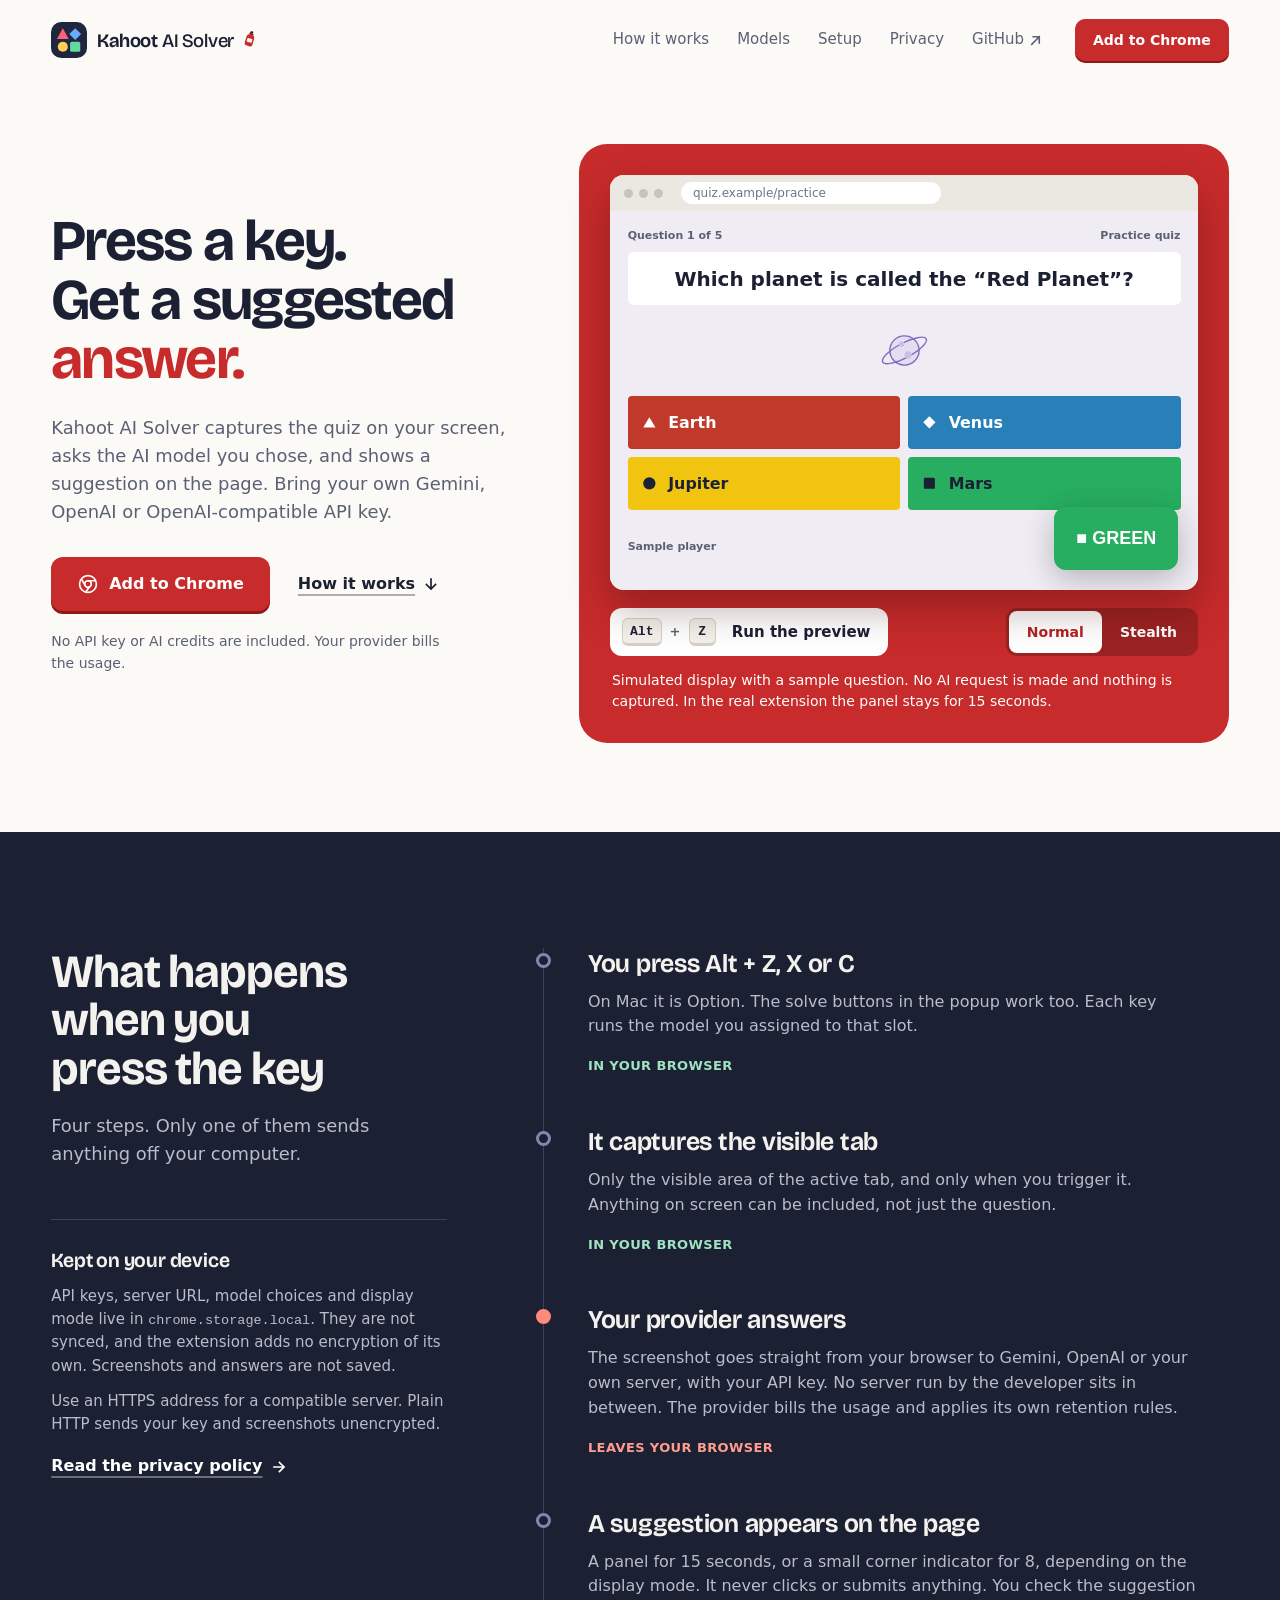
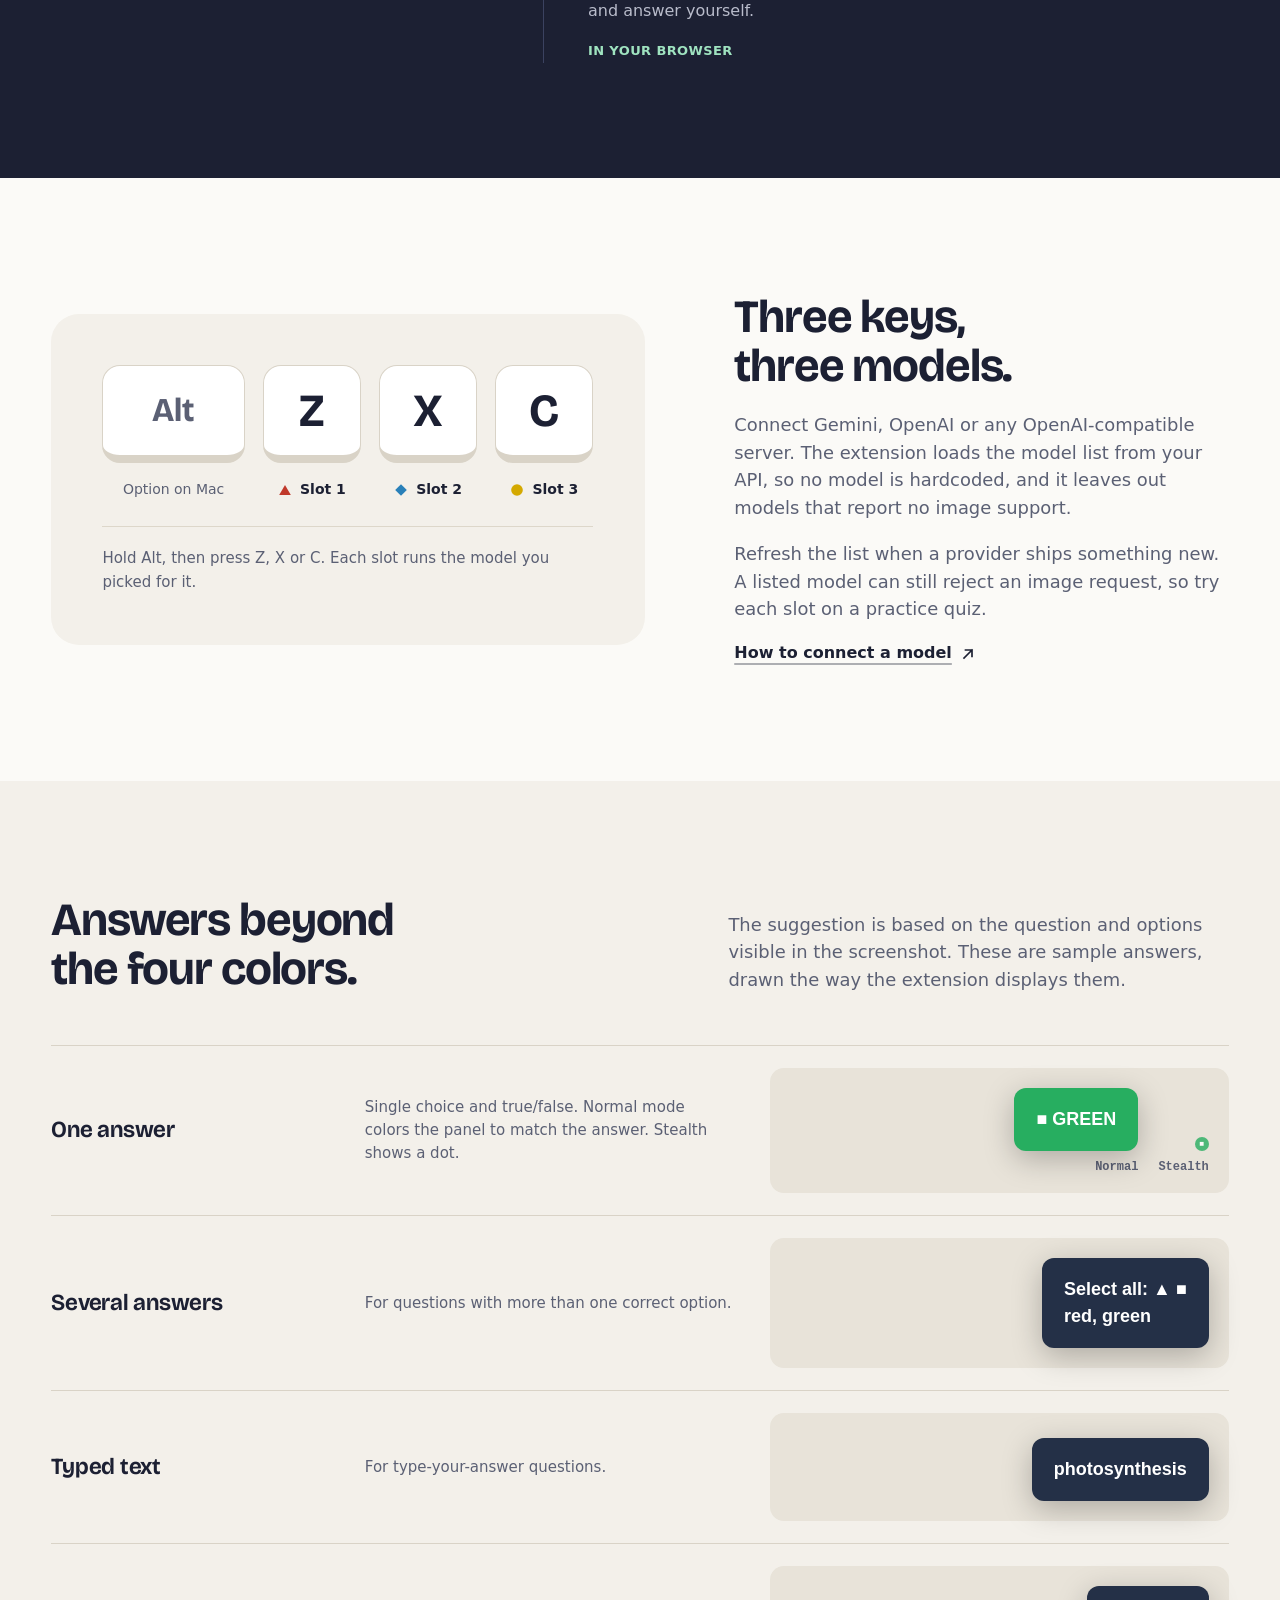
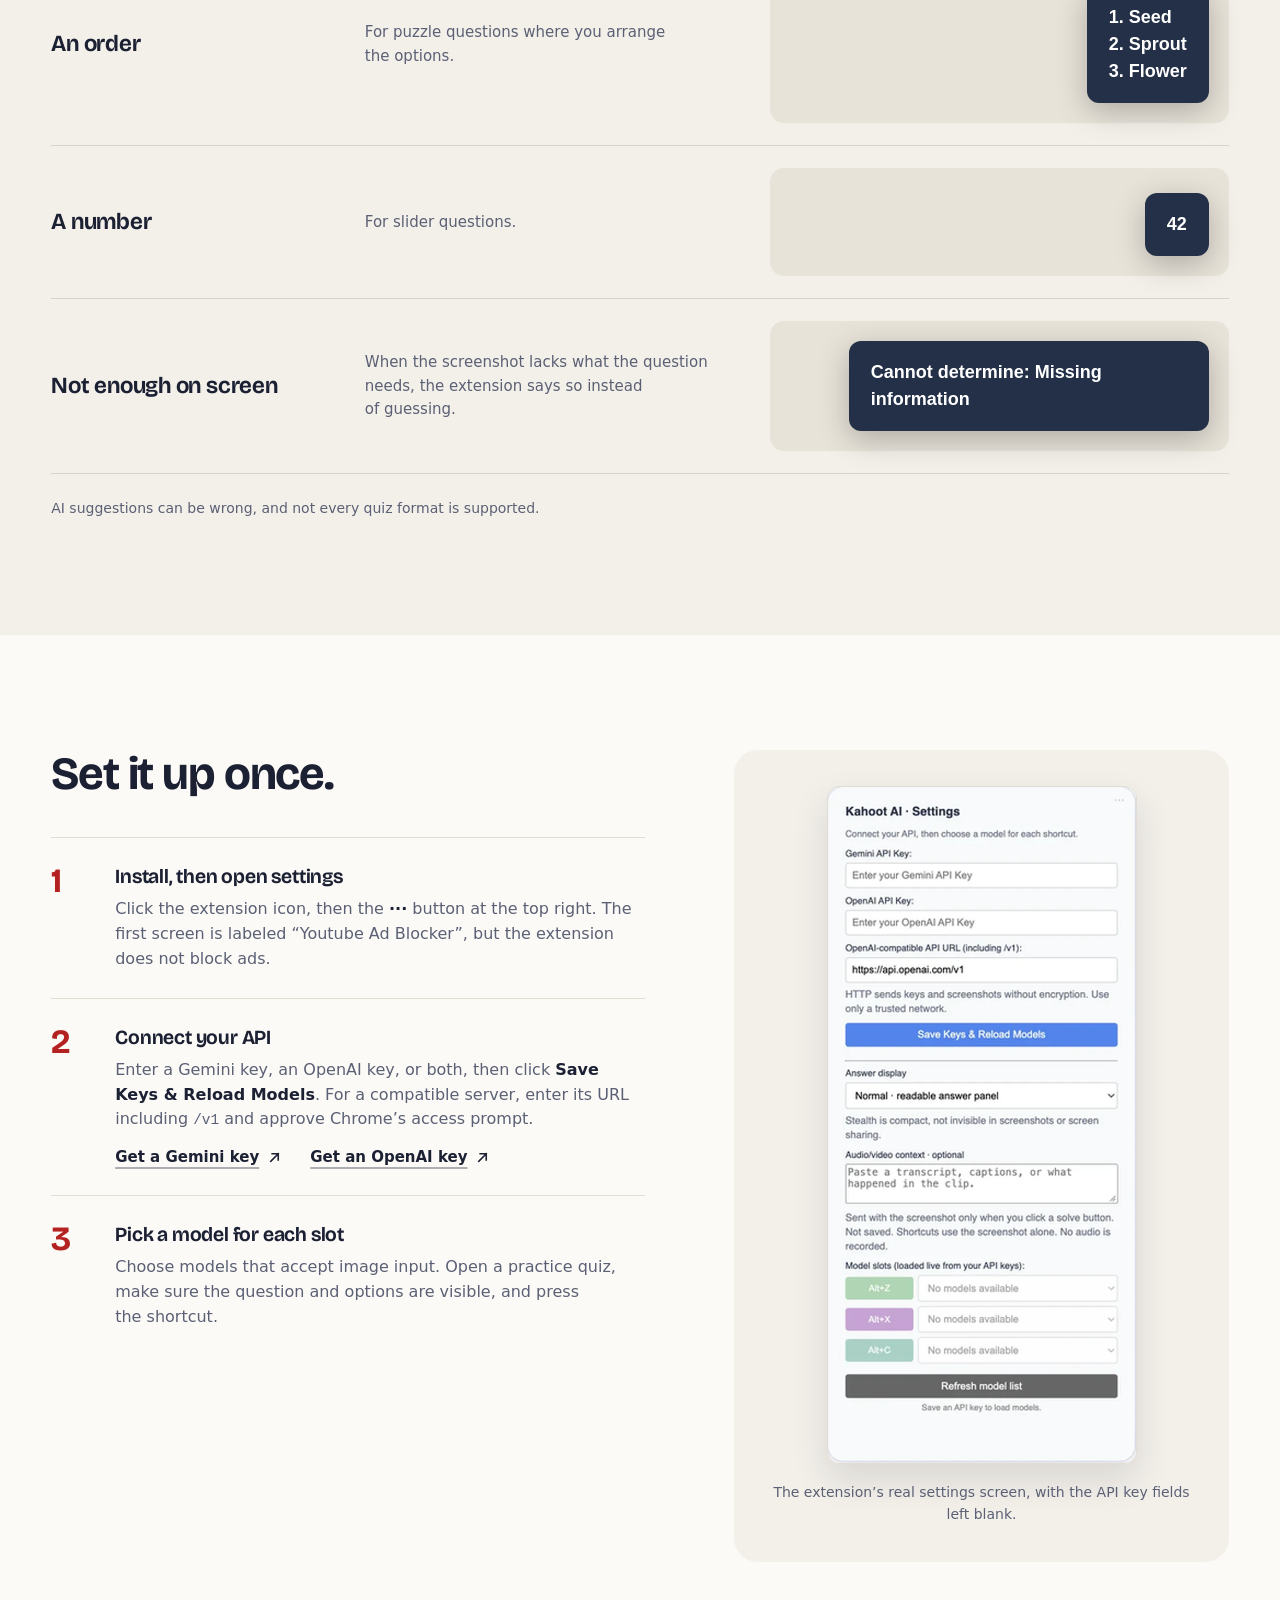
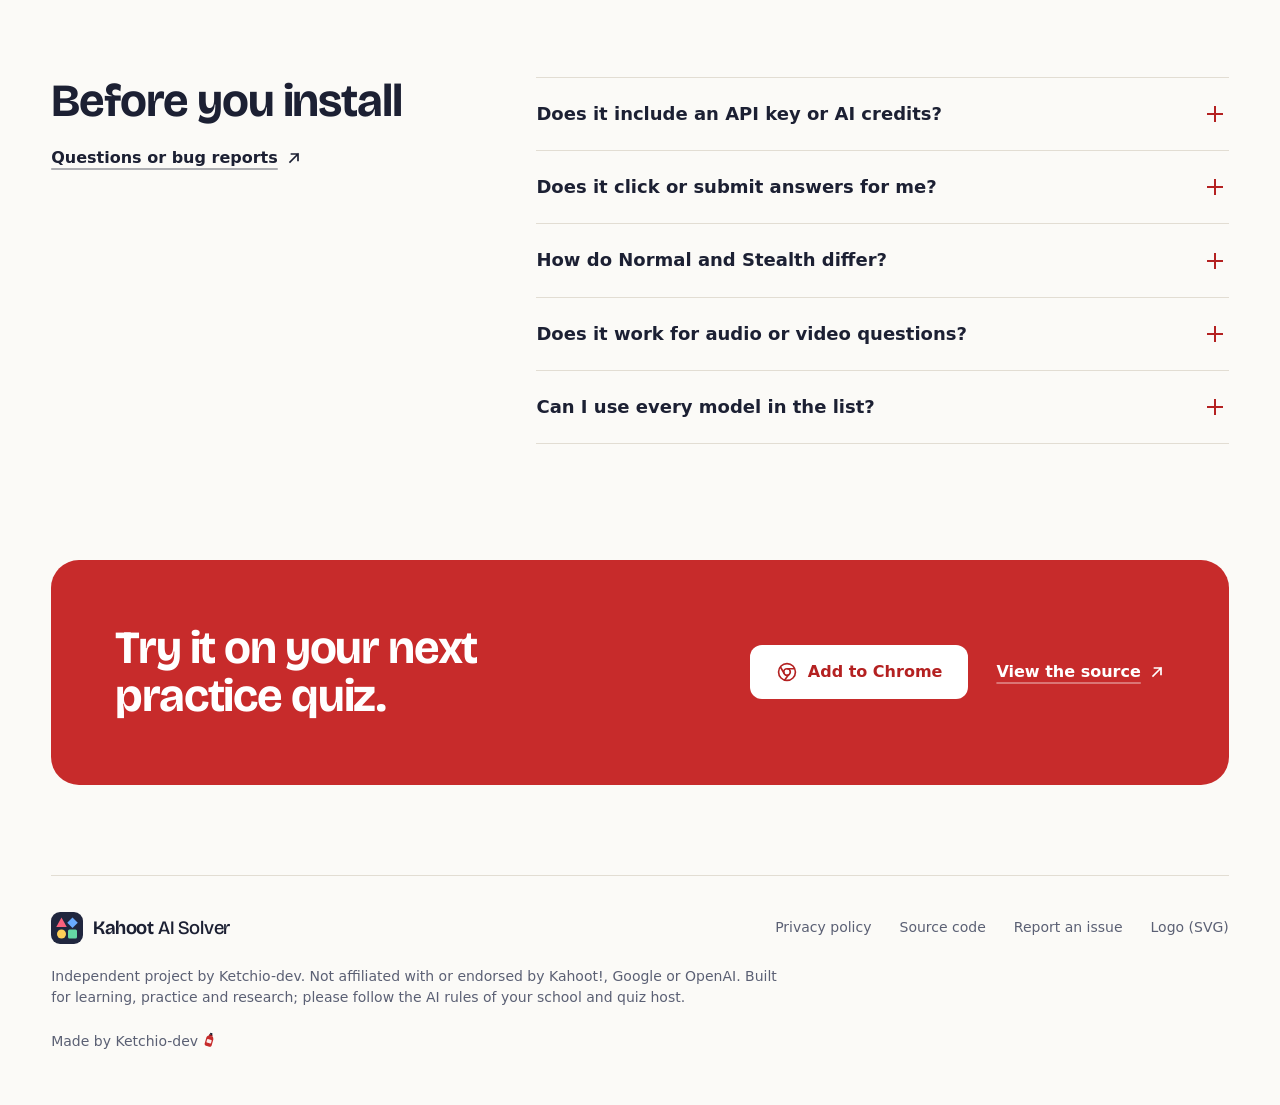
==== docs/index.html @ bac6ab65 "Redesign the site around the extension's own screen The hero is now a simulated quiz page that draws" ====
<!doctype html>
<html lang="en">
<head>
  <meta charset="utf-8">
  <meta name="viewport" content="width=device-width, initial-scale=1">
  <meta name="theme-color" content="#fbfaf7">
  <meta name="description" content="Press a shortcut and get an AI answer suggestion for the Kahoot question on your screen, from the model and API account you choose. A Chrome extension.">
  <meta property="og:type" content="website">
  <meta property="og:title" content="Kahoot AI Solver — Press a key, get a suggested answer">
  <meta property="og:description" content="A Chrome extension that captures the quiz on your screen, asks the model you chose, and shows a suggestion on the page.">
  <title>Kahoot AI Solver — Press a key, get a suggested answer</title>
  <link rel="icon" type="image/svg+xml" href="assets/logo.svg">
  <link rel="preload" href="assets/fonts/bricolage-grotesque-latin.woff2" as="font" type="font/woff2" crossorigin>
  <link rel="stylesheet" href="site.css">
  <script src="site.js" defer></script>
</head>
<body>
  <svg class="sprite" aria-hidden="true" focusable="false">
    <symbol id="i-tri" viewBox="0 0 24 24"><path d="M12 3.5 22 20.5H2z"/></symbol>
    <symbol id="i-dia" viewBox="0 0 24 24"><path d="M12 2 22 12 12 22 2 12z"/></symbol>
    <symbol id="i-cir" viewBox="0 0 24 24"><circle cx="12" cy="12" r="10"/></symbol>
    <symbol id="i-sq" viewBox="0 0 24 24"><rect x="3" y="3" width="18" height="18" rx="2"/></symbol>
    <symbol id="i-up" viewBox="0 0 16 16"><path d="M4 12 12 4M5.5 4H12v6.5" fill="none" stroke="currentColor" stroke-width="1.7" stroke-linecap="square"/></symbol>
    <symbol id="i-down" viewBox="0 0 16 16"><path d="M8 3v10M3.5 8.5 8 13l4.5-4.5" fill="none" stroke="currentColor" stroke-width="1.7" stroke-linecap="square"/></symbol>
    <symbol id="i-right" viewBox="0 0 16 16"><path d="M3 8h10M8.5 3.5 13 8l-4.5 4.5" fill="none" stroke="currentColor" stroke-width="1.7" stroke-linecap="square"/></symbol>
    <symbol id="i-chrome" viewBox="0 0 24 24"><g fill="none" stroke="currentColor" stroke-width="1.8"><circle cx="12" cy="12" r="9.2"/><circle cx="12" cy="12" r="3.6"/><path d="M12 8.4h8.6M9 13.8 4.7 6.3M13.7 15.1 9.3 21"/></g></symbol>
  </svg>

  <a class="skip-link" href="#main">Skip to content</a>

  <header class="site-header wrap">
    <a class="brand" href="./" aria-label="Kahoot AI Solver home">
      <img src="assets/logo.svg" width="36" height="36" alt="">
      <span>Kahoot <b>AI Solver</b></span>
      <svg class="ketchup" viewBox="0 0 16 24" width="11" height="17" aria-hidden="true" focusable="false"><path d="M6.3 1h3.4l.6 3.2H5.7z" fill="#1c2033"/><rect x="4.9" y="4" width="6.2" height="2.4" rx=".7" fill="#8f1717"/><path d="M4.3 6.4h7.4c1.3 1.2 2.1 2.7 2.1 4.6v9.1c0 1.7-1.3 2.9-3 2.9H5.2c-1.7 0-3-1.2-3-2.9V11c0-1.9.8-3.4 2.1-4.6z" fill="#c72b2b"/><rect x="4.2" y="12" width="7.6" height="5.6" rx="1" fill="#fff" opacity=".92"/></svg>
    </a>
    <nav aria-label="Main navigation">
      <a href="#how-it-works">How it works</a>
      <a href="#models">Models</a>
      <a href="#setup">Setup</a>
      <a href="#privacy">Privacy</a>
      <a href="https://github.com/Ketchio-dev/Kahoot-AI-Solver" target="_blank" rel="noopener noreferrer">GitHub <svg class="ico" aria-hidden="true"><use href="#i-up"/></svg></a>
    </nav>
    <a class="btn btn-red btn-sm" href="https://chromewebstore.google.com/detail/fgpbceoplppnfodmjcengikbefngpjfp" target="_blank" rel="noopener noreferrer">Add to Chrome</a>
  </header>

  <main id="main">
    <section class="hero wrap" aria-labelledby="hero-title">
      <div class="hero-copy">
        <h1 id="hero-title"><span class="l">Press a key.</span> <span class="l">Get a suggested</span> <span class="l hl">answer.</span></h1>
        <p class="lede">Kahoot AI Solver captures the quiz on your screen, asks the AI model you chose, and shows a suggestion on the page. Bring your own Gemini, OpenAI or OpenAI-compatible API key.</p>
        <div class="cta-row">
          <a class="btn btn-red" id="install" href="https://chromewebstore.google.com/detail/fgpbceoplppnfodmjcengikbefngpjfp" target="_blank" rel="noopener noreferrer"><svg class="ico ico-lg" aria-hidden="true"><use href="#i-chrome"/></svg>Add to Chrome</a>
          <a class="link" href="#how-it-works">How it works <svg class="ico" aria-hidden="true"><use href="#i-down"/></svg></a>
        </div>
        <p class="fineprint">No API key or AI credits are included. Your provider bills the usage.</p>
      </div>

      <div class="stage-field" role="group" aria-labelledby="stage-title">
        <p class="sr-only" id="stage-title">Preview of how answers are displayed</p>
        <div class="stage" id="stage" data-mode="normal">
          <div class="stage-window">
            <div class="win-bar" aria-hidden="true"><i></i><i></i><i></i><span class="win-url">quiz.example/practice</span></div>
            <div class="page" aria-hidden="true">
              <div class="q-head"><span>Question 1 of 5</span><span>Practice quiz</span></div>
              <div class="q-card">Which planet is called the “Red Planet”?</div>
              <div class="q-media"><svg viewBox="0 0 58 58" fill="none"><circle cx="29" cy="29" r="17" fill="#e4dff0"/><circle cx="29" cy="29" r="16" stroke="#7d6cc0" stroke-width="1.5"/><ellipse cx="29" cy="29" rx="27" ry="8" transform="rotate(-28 29 29)" stroke="#7d6cc0" stroke-width="1.5"/><circle cx="26" cy="22" r="3" fill="#c9bfe8"/><circle cx="33" cy="34" r="4" fill="#c9bfe8"/></svg></div>
              <div class="q-answers">
                <div class="ans ans-red"><svg class="ico" aria-hidden="true"><use href="#i-tri"/></svg><span>Earth</span></div>
                <div class="ans ans-blue"><svg class="ico" aria-hidden="true"><use href="#i-dia"/></svg><span>Venus</span></div>
                <div class="ans ans-yellow"><svg class="ico" aria-hidden="true"><use href="#i-cir"/></svg><span>Jupiter</span></div>
                <div class="ans ans-green"><svg class="ico" aria-hidden="true"><use href="#i-sq"/></svg><span>Mars</span></div>
              </div>
              <div class="q-foot"><span>Sample player</span></div>
              <span class="callout">Stealth: a 14 px dot</span>
              <div class="ovl ovl-normal ovl-green" id="overlay">■ GREEN</div>
            </div>
          </div>
        </div>
        <div class="stage-controls" hidden>
          <button class="run" type="button" id="run"><kbd>Alt</kbd><span class="plus" aria-hidden="true">+</span><kbd>Z</kbd><span class="run-label">Run the preview</span></button>
          <div class="seg" role="group" aria-label="Display mode">
            <button type="button" data-mode="normal" aria-pressed="true">Normal</button>
            <button type="button" data-mode="stealth" aria-pressed="false">Stealth</button>
          </div>
        </div>
        <p class="stage-note" id="stage-note">Simulated display with a sample question. No AI request is made and nothing is captured. In the real extension the panel stays for 15 seconds.</p>
        <p class="sr-only" id="stage-status" aria-live="polite"></p>
      </div>
    </section>

    <section class="dark" id="how-it-works" aria-labelledby="how-title">
      <div class="wrap how">
        <div class="how-intro">
          <h2 id="how-title">What happens when you press the key</h2>
          <p class="lede">Four steps. Only one of them sends anything off your computer.</p>
          <div class="local" id="privacy">
            <h3>Kept on your device</h3>
            <p>API keys, server URL, model choices and display mode live in <code>chrome.storage.local</code>. They are not synced, and the extension adds no encryption of its own. Screenshots and answers are not saved.</p>
            <p>Use an HTTPS address for a compatible server. Plain HTTP sends your key and screenshots unencrypted.</p>
            <a class="link" href="privacy.html">Read the privacy policy <svg class="ico" aria-hidden="true"><use href="#i-right"/></svg></a>
          </div>
        </div>
        <ol class="steps">
          <li>
            <h3>You press Alt + Z, X or C</h3>
            <p>On Mac it is Option. The solve buttons in the popup work too. Each key runs the model you assigned to that slot.</p>
            <span class="where">In your browser</span>
          </li>
          <li>
            <h3>It captures the visible tab</h3>
            <p>Only the visible area of the active tab, and only when you trigger it. Anything on screen can be included, not just the question.</p>
            <span class="where">In your browser</span>
          </li>
          <li class="out">
            <h3>Your provider answers</h3>
            <p>The screenshot goes straight from your browser to Gemini, OpenAI or your own server, with your API key. No server run by the developer sits in between. The provider bills the usage and applies its own retention rules.</p>
            <span class="where">Leaves your browser</span>
          </li>
          <li>
            <h3>A suggestion appears on the page</h3>
            <p>A panel for 15 seconds, or a small corner indicator for 8, depending on the display mode. It never clicks or submits anything. You check the suggestion and answer yourself.</p>
            <span class="where">In your browser</span>
          </li>
        </ol>
      </div>
    </section>

    <section class="models wrap" id="models" aria-labelledby="models-title">
      <figure class="keyboard">
        <div class="keys">
          <kbd class="key key-mod">Alt</kbd>
          <kbd class="key">Z</kbd>
          <kbd class="key">X</kbd>
          <kbd class="key">C</kbd>
        </div>
        <div class="slots">
          <span class="slot-mac">Option on Mac</span>
          <span class="slot"><svg class="ico slot-red" aria-hidden="true"><use href="#i-tri"/></svg>Slot 1</span>
          <span class="slot"><svg class="ico slot-blue" aria-hidden="true"><use href="#i-dia"/></svg>Slot 2</span>
          <span class="slot"><svg class="ico slot-yellow" aria-hidden="true"><use href="#i-cir"/></svg>Slot 3</span>
        </div>
        <figcaption>Hold Alt, then press Z, X or C. Each slot runs the model you picked for it.</figcaption>
      </figure>
      <div class="models-copy">
        <h2 id="models-title">Three keys, three models.</h2>
        <p class="lede">Connect Gemini, OpenAI or any OpenAI-compatible server. The extension loads the model list from your API, so no model is hardcoded, and it leaves out models that report no image support.</p>
        <p class="lede">Refresh the list when a provider ships something new. A listed model can still reject an image request, so try each slot on a practice quiz.</p>
        <a class="link" href="https://github.com/Ketchio-dev/Kahoot-AI-Solver#setup" target="_blank" rel="noopener noreferrer">How to connect a model <svg class="ico" aria-hidden="true"><use href="#i-up"/></svg></a>
      </div>
    </section>

    <section class="formats" id="formats" aria-labelledby="formats-title">
      <div class="wrap">
        <div class="formats-head">
          <h2 id="formats-title">Answers beyond the four colors.</h2>
          <p class="lede">The suggestion is based on the question and options visible in the screenshot. These are sample answers, drawn the way the extension displays them.</p>
        </div>
        <ol class="fmt-list">
          <li class="fmt">
            <h3>One answer</h3>
            <p>Single choice and true/false. Normal mode colors the panel to match the answer. Stealth shows a dot.</p>
            <div class="fmt-demo"><div class="demo-item"><div class="ovl ovl-static ovl-normal ovl-green">■ GREEN</div><span>Normal</span></div><div class="demo-item"><div class="ovl ovl-static ovl-stealth ovl-green">■</div><span>Stealth</span></div></div>
          </li>
          <li class="fmt">
            <h3>Several answers</h3>
            <p>For questions with more than one correct option.</p>
            <div class="fmt-demo"><div class="ovl ovl-static ovl-normal">Select all: ▲ ■&#10;red, green</div></div>
          </li>
          <li class="fmt">
            <h3>Typed text</h3>
            <p>For type-your-answer questions.</p>
            <div class="fmt-demo"><div class="ovl ovl-static ovl-normal">photosynthesis</div></div>
          </li>
          <li class="fmt">
            <h3>An order</h3>
            <p>For puzzle questions where you arrange the options.</p>
            <div class="fmt-demo"><div class="ovl ovl-static ovl-normal">1. Seed&#10;2. Sprout&#10;3. Flower</div></div>
          </li>
          <li class="fmt">
            <h3>A number</h3>
            <p>For slider questions.</p>
            <div class="fmt-demo"><div class="ovl ovl-static ovl-normal">42</div></div>
          </li>
          <li class="fmt">
            <h3>Not enough on screen</h3>
            <p>When the screenshot lacks what the question needs, the extension says so instead of guessing.</p>
            <div class="fmt-demo"><div class="ovl ovl-static ovl-normal">Cannot determine: Missing information</div></div>
          </li>
        </ol>
        <p class="formats-note">AI suggestions can be wrong, and not every quiz format is supported.</p>
      </div>
    </section>

    <section class="setup wrap" id="setup" aria-labelledby="setup-title">
      <div class="setup-main">
        <h2 id="setup-title">Set it up once.</h2>
        <ol class="setup-steps">
          <li>
            <div><h3>Install, then open settings</h3><p>Click the extension icon, then the <b>···</b> button at the top right. The first screen is labeled “Youtube Ad Blocker”, but the extension does not block ads.</p></div>
          </li>
          <li>
            <div><h3>Connect your API</h3><p>Enter a Gemini key, an OpenAI key, or both, then click <b>Save Keys &amp; Reload Models</b>. For a compatible server, enter its URL including <code>/v1</code> and approve Chrome’s access prompt.</p>
              <div class="key-links"><a class="link" href="https://aistudio.google.com/apikey" target="_blank" rel="noopener noreferrer">Get a Gemini key <svg class="ico" aria-hidden="true"><use href="#i-up"/></svg></a><a class="link" href="https://platform.openai.com/api-keys" target="_blank" rel="noopener noreferrer">Get an OpenAI key <svg class="ico" aria-hidden="true"><use href="#i-up"/></svg></a></div></div>
          </li>
          <li>
            <div><h3>Pick a model for each slot</h3><p>Choose models that accept image input. Open a practice quiz, make sure the question and options are visible, and press the shortcut.</p></div>
          </li>
        </ol>
      </div>
      <figure class="shot">
        <img src="assets/settings.webp" width="564" height="1238" loading="lazy" alt="The extension’s settings screen with fields for a Gemini key, an OpenAI key and a compatible server URL, an answer display selector, an optional audio/video context field and three model slots.">
        <figcaption>The extension’s real settings screen, with the API key fields left blank.</figcaption>
      </figure>
    </section>

    <section class="faq wrap" aria-labelledby="faq-title">
      <div class="faq-intro">
        <h2 id="faq-title">Before you install</h2>
        <a class="link" href="https://github.com/Ketchio-dev/Kahoot-AI-Solver/issues" target="_blank" rel="noopener noreferrer">Questions or bug reports <svg class="ico" aria-hidden="true"><use href="#i-up"/></svg></a>
      </div>
      <div class="faq-list">
        <details><summary>Does it include an API key or AI credits?</summary><p>No. You connect your own Gemini, OpenAI or compatible API account. Your provider bills you for the usage.</p></details>
        <details><summary>Does it click or submit answers for me?</summary><p>No. It only shows a suggestion on the page. You check it, pick the option and submit it yourself. Use it for learning, practice and research, and only where AI help is allowed.</p></details>
        <details><summary>How do Normal and Stealth differ?</summary><p>Normal shows a readable panel for 15 seconds. Stealth shows a small corner dot for single-choice answers, or a small text box for richer answers, for 8 seconds. Both can appear in screenshots and screen sharing.</p></details>
        <details><summary>Does it work for audio or video questions?</summary><p>It does not record audio or upload video. Paste a transcript, captions or your own notes into the Audio/video context field in settings, then click a solve button in the popup. The text is sent with the screenshot, is not saved, and is cleared when the popup closes. Keyboard shortcuts send only the screenshot.</p></details>
        <details><summary>Can I use every model in the list?</summary><p>Not necessarily. Image-input support and API compatibility depend on the provider, so a listed model may still reject a request. A compatible server must support <code>/models</code> and a <code>/chat/completions</code> endpoint that accepts image input. If the screen does not show what the question needs, or the model misreads it, you will not get a reliable answer.</p></details>
      </div>
    </section>

    <section class="wrap closing-wrap" aria-labelledby="closing-title">
      <div class="closing">
        <h2 id="closing-title">Try it on your next practice quiz.</h2>
        <div class="closing-actions">
          <a class="btn btn-white" href="https://chromewebstore.google.com/detail/fgpbceoplppnfodmjcengikbefngpjfp" target="_blank" rel="noopener noreferrer"><svg class="ico ico-lg" aria-hidden="true"><use href="#i-chrome"/></svg>Add to Chrome</a>
          <a class="link link-light" href="https://github.com/Ketchio-dev/Kahoot-AI-Solver" target="_blank" rel="noopener noreferrer">View the source <svg class="ico" aria-hidden="true"><use href="#i-up"/></svg></a>
        </div>
      </div>
    </section>
  </main>

  <footer class="site-footer wrap">
    <div class="footer-top">
      <a class="brand" href="./" aria-label="Kahoot AI Solver home"><img src="assets/logo.svg" width="32" height="32" alt=""><span>Kahoot <b>AI Solver</b></span></a>
      <nav aria-label="Footer"><a href="privacy.html">Privacy policy</a><a href="https://github.com/Ketchio-dev/Kahoot-AI-Solver" target="_blank" rel="noopener noreferrer">Source code</a><a href="https://github.com/Ketchio-dev/Kahoot-AI-Solver/issues" target="_blank" rel="noopener noreferrer">Report an issue</a><a href="assets/logo.svg" download="kahoot-ai-solver-logo.svg">Logo (SVG)</a></nav>
    </div>
    <p class="legal">Independent project by Ketchio-dev. Not affiliated with or endorsed by Kahoot!, Google or OpenAI. Built for learning, practice and research; please follow the AI rules of your school and quiz host.</p>
    <p class="made">Made by Ketchio-dev <svg class="ketchup" viewBox="0 0 16 24" width="10" height="15" aria-hidden="true" focusable="false"><path d="M6.3 1h3.4l.6 3.2H5.7z" fill="#1c2033"/><rect x="4.9" y="4" width="6.2" height="2.4" rx=".7" fill="#8f1717"/><path d="M4.3 6.4h7.4c1.3 1.2 2.1 2.7 2.1 4.6v9.1c0 1.7-1.3 2.9-3 2.9H5.2c-1.7 0-3-1.2-3-2.9V11c0-1.9.8-3.4 2.1-4.6z" fill="#c72b2b"/><rect x="4.2" y="12" width="7.6" height="5.6" rx="1" fill="#fff" opacity=".92"/></svg></p>
  </footer>
</body>
</html>
---- docs/site.css ----
/* Kahoot AI Solver site. One stylesheet for index.html and privacy.html.
   Brand: deep red as the accent, a tiny ketchup bottle as the signature, and the
   four quiz answer colors only where the product itself shows them. */

@font-face {
  font-family: "Bricolage Grotesque";
  src: url("assets/fonts/bricolage-grotesque-latin.woff2") format("woff2");
  font-weight: 500 800;
  font-style: normal;
  font-display: swap;
}

:root {
  --paper: #fbfaf7;
  --paper-2: #f3f0ea;
  --ink: #1c2033;
  --muted: #5b6074;
  --line: #e2ddd3;
  --red: #c72b2b;
  --red-deep: #b42121;
  --red-dark: #8f1717;
  --panel: #243047;
  --k-red: #c0392b;
  --k-blue: #2980b9;
  --k-yellow: #f1c40f;
  --k-green: #27ae60;
  --display: "Bricolage Grotesque", "Avenir Next", "Segoe UI", system-ui, sans-serif;
  --body: system-ui, -apple-system, "Segoe UI", Roboto, "Helvetica Neue", Arial, sans-serif;
  --mono: ui-monospace, SFMono-Regular, Menlo, Consolas, monospace;
  --gutter: clamp(20px, 4vw, 56px);
  --wrap: min(1320px, 100% - 2 * var(--gutter));
  --section: clamp(72px, 9vw, 128px);
}

*, *::before, *::after { box-sizing: border-box; }
html { scroll-behavior: smooth; scroll-padding-top: 24px; -webkit-text-size-adjust: 100%; }
body {
  margin: 0;
  background: var(--paper);
  color: var(--ink);
  font: 400 16px/1.55 var(--body);
  -webkit-font-smoothing: antialiased;
}
img, svg { display: block; max-width: 100%; }
a { color: inherit; text-decoration: none; }
p, h1, h2, h3, ol, ul, dl, figure { margin: 0; }
ol, ul { padding: 0; list-style: none; }
button { font: inherit; color: inherit; }
code { font: .9em var(--mono); }
:focus-visible { outline: 3px solid var(--ink); outline-offset: 3px; border-radius: 4px; }
.dark :focus-visible, .stage-field :focus-visible, .closing :focus-visible { outline-color: #fff; }

.wrap { width: var(--wrap); margin-inline: auto; }
.sprite { position: absolute; width: 0; height: 0; overflow: hidden; }
.sr-only { position: absolute; width: 1px; height: 1px; margin: -1px; padding: 0; overflow: hidden; clip: rect(0 0 0 0); white-space: nowrap; border: 0; }
.skip-link { position: fixed; left: 16px; top: 12px; z-index: 50; padding: 12px 18px; background: var(--ink); color: #fff; border-radius: 8px; transform: translateY(-200%); }
.skip-link:focus { transform: none; }
.ico { width: 1em; height: 1em; fill: currentColor; flex: none; }
.ico-lg { width: 22px; height: 22px; }

h1, h2, h3 { font-family: var(--display); text-wrap: balance; }
h2 { font-size: clamp(32px, 3.6vw, 52px); font-weight: 700; line-height: 1.06; letter-spacing: -.025em; }
h3 { font-size: 20px; font-weight: 650; line-height: 1.25; letter-spacing: -.01em; }
p { text-wrap: pretty; }
.lede { font-size: clamp(17px, 1.4vw, 19px); line-height: 1.55; color: var(--muted); max-width: 31em; }

/* Header */
.site-header { display: flex; align-items: center; gap: 32px; height: 80px; }
.brand { display: inline-flex; align-items: center; gap: 10px; font: 650 19px/1 var(--display); letter-spacing: -.01em; white-space: nowrap; }
.brand b { font-weight: 500; }
.ketchup { display: inline-block; transform: rotate(16deg) translateY(-2px); flex: none; }
.site-header nav { display: flex; align-items: center; gap: 28px; margin-left: auto; font-size: 15px; font-weight: 500; color: var(--muted); }
.site-header nav a { display: inline-flex; align-items: center; gap: 4px; }
.site-header nav a:hover, .link:hover { color: var(--red-deep); }

/* Buttons and links */
.btn { display: inline-flex; align-items: center; justify-content: center; gap: 10px; min-height: 54px; padding: 0 26px; border-radius: 12px; border: 0; font: 600 16px/1 var(--body); cursor: pointer; transition: transform .12s; white-space: nowrap; }
.btn:hover { transform: translateY(-1px); }
.btn:active { transform: translateY(1px); }
.btn-red { background: var(--red); color: #fff; box-shadow: 0 3px 0 var(--red-dark); }
.btn-red:hover { background: var(--red-deep); }
.btn-white { background: #fff; color: var(--red-deep); }
.btn-sm { min-height: 42px; padding: 0 18px; font-size: 14px; border-radius: 10px; box-shadow: 0 2px 0 var(--red-dark); }
.link { display: inline-flex; align-items: center; gap: 8px; font-weight: 600; text-decoration: underline; text-decoration-thickness: 1.5px; text-underline-offset: 5px; text-decoration-color: color-mix(in srgb, currentColor 35%, transparent); }
.link:hover { text-decoration-color: currentColor; }
.link-light:hover { color: #fff; }

kbd { display: inline-grid; place-items: center; min-width: 2.1em; height: 2.1em; padding: 0 .55em; border-radius: 6px; background: #fff; color: var(--ink); border: 1px solid #d6d1c6; border-bottom-width: 3px; font: 600 .86em/1 var(--mono); }

/* Hero */
.hero { display: grid; grid-template-columns: minmax(0, 5fr) minmax(0, 7fr); gap: clamp(32px, 5vw, 72px); align-items: center; padding-block: clamp(32px, 5vw, 72px) clamp(56px, 7vw, 100px); }
h1 { font-size: clamp(44px, 4.5vw, 68px); font-weight: 700; line-height: 1.02; letter-spacing: -.03em; margin-bottom: 26px; }
h1 .l { display: block; }
h1 .hl { color: var(--red); }
.hero .lede { margin-bottom: 32px; }
.cta-row { display: flex; flex-wrap: wrap; align-items: center; gap: 16px 28px; }
.fineprint { margin-top: 20px; font-size: 14px; color: var(--muted); max-width: 34em; }

/* Preview stage */
.stage-field { background: var(--red); color: #fff; border-radius: 28px; padding: clamp(14px, 2.4vw, 32px); min-width: 0; }
.stage { container-type: inline-size; }
.stage-window { background: #fff; border-radius: 14px; overflow: hidden; box-shadow: 0 18px 40px rgba(60, 8, 8, .35); }
.win-bar { display: flex; align-items: center; gap: 6px; height: 36px; padding: 0 14px; background: #ebe8e2; }
.win-bar i { width: 9px; height: 9px; border-radius: 50%; background: #c9c4ba; }
.win-url { margin-left: 12px; flex: 1; max-width: 260px; height: 22px; padding-inline: 12px; border-radius: 11px; background: #fff; color: #6f7487; font: 12px/22px var(--body); overflow: hidden; white-space: nowrap; text-overflow: ellipsis; }
.page { position: relative; display: grid; gap: clamp(8px, 1.8cqw, 14px); align-content: start; min-height: clamp(310px, 64cqw, 440px); padding: clamp(12px, 3cqw, 22px); background: #efedf3; color: var(--ink); }
.q-head { display: flex; justify-content: space-between; font: 600 clamp(11px, 1.8cqw, 13px)/1.2 var(--body); color: #5c6075; }
.q-card { padding: clamp(10px, 2.4cqw, 18px) 16px; border-radius: 6px; background: #fff; text-align: center; font: 700 clamp(16px, 3.4cqw, 26px)/1.2 var(--body); }
.q-media { display: grid; place-items: center; min-height: clamp(50px, 12cqw, 100px); }
.q-media svg { width: clamp(40px, 9cqw, 76px); height: auto; }
.q-answers { display: grid; grid-template-columns: 1fr 1fr; gap: 8px; }
.ans { display: flex; align-items: center; gap: clamp(8px, 2cqw, 14px); min-height: clamp(44px, 9cqw, 66px); padding: 0 clamp(10px, 2.4cqw, 18px); border-radius: 4px; color: #fff; font: 700 clamp(14px, 2.7cqw, 20px)/1.1 var(--body); }
.ans .ico { width: clamp(14px, 2.5cqw, 22px); height: clamp(14px, 2.5cqw, 22px); }
.ans-red { background: var(--k-red); }
.ans-blue { background: var(--k-blue); }
.ans-yellow { background: var(--k-yellow); color: var(--ink); }
.ans-green { background: var(--k-green); color: var(--ink); }
.q-foot { display: flex; align-items: center; min-height: 52px; font: 600 clamp(11px, 1.8cqw, 13px)/1.2 var(--body); color: #5c6075; }

/* The extension's real overlay styles, from its own styles.css */
.ovl { position: absolute; right: 20px; bottom: 20px; z-index: 2; color: #fff; font: 600 18px/1.5 sans-serif; white-space: pre-wrap; overflow-wrap: anywhere; box-shadow: 0 8px 30px rgba(0, 0, 0, .25); }
.ovl-normal { max-width: min(360px, calc(100% - 40px)); padding: 18px 22px; border-radius: 12px; background: var(--panel); }
.ovl-stealth { display: flex; align-items: center; justify-content: center; width: 14px; height: 14px; padding: 0; border-radius: 50%; background: rgba(0, 0, 0, .5); font: 8px/1 sans-serif; opacity: .8; box-shadow: none; }
.ovl-green { background: var(--k-green); }
.ovl.pending { animation: pending-pulse 1s ease-in-out infinite; }
.ovl-static { position: static; max-width: 360px; }
@keyframes pending-pulse { 0%, 100% { opacity: .25; } 50% { opacity: .7; } }
.callout { position: absolute; right: 44px; bottom: 16px; display: none; font: 600 12px/1.2 var(--mono); color: #5c6075; }
.callout::after { content: " →"; }
.stage[data-mode=stealth] .callout { display: block; }
.stage[data-mode=stealth] .page { min-height: clamp(310px, 64cqw, 440px); }

.stage-controls { display: flex; flex-wrap: wrap; align-items: center; justify-content: space-between; gap: 12px 20px; margin-top: 18px; }
.stage-controls[hidden] { display: none; }
.run { display: inline-flex; align-items: center; gap: 8px; min-height: 48px; padding: 0 18px 0 12px; border: 0; border-radius: 12px; background: #fff; color: var(--ink); font-weight: 600; cursor: pointer; transition: transform .12s; }
.run:hover { transform: translateY(-1px); }
.run:active { transform: translateY(1px); }
.run kbd { background: var(--paper-2); font-size: 13px; }
.run .plus { color: var(--muted); font-size: 13px; }
.run-label { margin-left: 8px; font-size: 15px; }
.seg { display: inline-flex; padding: 3px; border-radius: 11px; background: rgba(0, 0, 0, .22); }
.seg button { min-height: 42px; padding: 0 18px; border: 0; border-radius: 8px; background: none; font: 600 14px/1 var(--body); cursor: pointer; }
.seg button[aria-pressed=true] { background: #fff; color: var(--red-deep); }
.stage-note { margin: 14px 2px 0; font-size: 14px; line-height: 1.5; }

/* How it works (dark) */
.dark { background: var(--ink); color: #f4f2ee; }
.how { display: grid; grid-template-columns: minmax(0, 4fr) minmax(0, 7fr); gap: clamp(40px, 7vw, 112px); padding-block: var(--section); }
.how .lede { color: #b9bccb; margin-top: 18px; }
.local { margin-top: clamp(32px, 4vw, 56px); padding-top: 28px; border-top: 1px solid #3b4260; display: grid; gap: 12px; justify-items: start; }
.local p { color: #b9bccb; font-size: 15px; max-width: 30em; }
.local .link { margin-top: 6px; color: #fff; }
.local .link:hover { color: #ff9d8f; }
.steps { margin-left: 7px; border-left: 1px solid #3b4260; }
.steps li { position: relative; padding: 0 0 clamp(32px, 4vw, 48px) clamp(28px, 3.4vw, 44px); }
.steps li:last-child { padding-bottom: 0; }
.steps li::before { content: ""; position: absolute; left: -8px; top: 5px; width: 15px; height: 15px; border-radius: 50%; background: var(--ink); border: 3px solid #8089ad; }
.steps li.out::before { background: #ff8a7a; border-color: #ff8a7a; }
.steps h3 { font-size: clamp(21px, 2vw, 28px); margin-bottom: 10px; }
.steps p { color: #b9bccb; max-width: 38em; margin-bottom: 14px; }
.where { display: inline-flex; align-items: center; gap: 8px; font: 600 13px/1 var(--body); letter-spacing: .03em; text-transform: uppercase; color: #9fe3c0; }
.out .where { color: #ff9d8f; }

/* Models */
.models { display: grid; grid-template-columns: minmax(0, 6fr) minmax(0, 5fr); gap: clamp(40px, 7vw, 112px); align-items: center; padding-block: var(--section); }
.keyboard { background: var(--paper-2); border-radius: 28px; padding: clamp(20px, 4vw, 56px); }
.keys, .slots { display: grid; grid-template-columns: 1.45fr 1fr 1fr 1fr; gap: clamp(8px, 1.5vw, 18px); }
.key { min-width: 0; height: auto; aspect-ratio: 1; border-radius: clamp(10px, 1.6vw, 18px); border-width: 1px 1px 8px; border-color: #d9d3c7; background: #fff; font: 700 clamp(22px, 3.6vw, 46px)/1 var(--display); }
.key-mod { aspect-ratio: 1.45; font-size: clamp(18px, 2.6vw, 34px); color: var(--muted); }
.slots { margin-top: 18px; }
.slot, .slot-mac { display: inline-flex; align-items: center; justify-content: center; gap: 8px; font: 600 14px/1.2 var(--body); color: var(--ink); }
.slot-mac { color: var(--muted); font-weight: 500; }
.slot .ico { width: 14px; height: 14px; }
.slot-red { color: var(--k-red); }
.slot-blue { color: var(--k-blue); }
.slot-yellow { color: #d4a900; }
.keyboard figcaption { margin-top: 28px; padding-top: 20px; border-top: 1px solid #ddd7ca; color: var(--muted); font-size: 15px; }
.models-copy { display: grid; gap: 18px; justify-items: start; }
.models-copy h2 { margin-bottom: 2px; }

/* Formats */
.formats { background: var(--paper-2); padding-block: var(--section); }
.formats-head { display: grid; grid-template-columns: minmax(0, 6fr) minmax(0, 5fr); gap: clamp(24px, 6vw, 112px); align-items: end; margin-bottom: clamp(32px, 4vw, 56px); }
.fmt-list { border-bottom: 1px solid #d9d3c7; }
.fmt { display: grid; grid-template-columns: minmax(0, 3fr) minmax(0, 4fr) minmax(0, 5fr); gap: clamp(16px, 3vw, 48px); align-items: center; padding-block: 22px; border-top: 1px solid #d9d3c7; }
.fmt h3 { font-size: clamp(20px, 1.8vw, 24px); }
.fmt p { color: var(--muted); max-width: 26em; font-size: 15px; }
.fmt-demo { display: flex; flex-wrap: wrap; align-items: flex-end; justify-content: flex-end; gap: 20px; min-height: 108px; padding: 20px; border-radius: 14px; background: #e8e3d9; }
.demo-item { display: grid; gap: 10px; justify-items: end; }
.demo-item > span { font: 600 12px/1 var(--mono); color: var(--muted); }
.formats-note { margin-top: 24px; font-size: 14px; color: var(--muted); }

/* Setup */
.setup { display: grid; grid-template-columns: minmax(0, 6fr) minmax(0, 5fr); gap: clamp(40px, 7vw, 112px); align-items: start; padding-block: var(--section); }
.setup-steps { counter-reset: step; margin-top: clamp(28px, 3vw, 44px); }
.setup-steps li { counter-increment: step; display: grid; grid-template-columns: 52px minmax(0, 1fr); gap: 0 12px; padding-block: 26px; border-top: 1px solid var(--line); }
.setup-steps li::before { content: counter(step); font: 700 34px/1 var(--display); color: var(--red-deep); }
.setup-steps h3 { margin-bottom: 8px; }
.setup-steps p { color: var(--muted); max-width: 36em; }
.setup-steps b { color: var(--ink); font-weight: 650; }
.key-links { display: flex; flex-wrap: wrap; gap: 8px 28px; margin-top: 14px; font-size: 15px; }
.shot { display: grid; justify-items: center; gap: 18px; padding: clamp(20px, 3vw, 36px); border-radius: 24px; background: var(--paper-2); }
.shot img { width: min(100%, 310px); height: auto; border-radius: 12px; border: 1px solid var(--line); box-shadow: 0 16px 36px rgba(28, 32, 51, .12); }
.shot figcaption { font-size: 14px; color: var(--muted); text-align: center; }

/* FAQ */
.faq { display: grid; grid-template-columns: minmax(0, 4fr) minmax(0, 7fr); gap: clamp(32px, 7vw, 112px); padding-block: 0 var(--section); }
.faq-intro { display: grid; gap: 20px; align-content: start; justify-items: start; }
.faq-list { border-top: 1px solid var(--line); }
details { border-bottom: 1px solid var(--line); }
summary { position: relative; display: block; padding: 24px 48px 24px 0; font: 600 18px/1.35 var(--body); cursor: pointer; list-style: none; }
summary::-webkit-details-marker { display: none; }
summary::before, summary::after { content: ""; position: absolute; right: 6px; top: 50%; width: 16px; height: 2px; margin-top: -1px; background: var(--red-deep); }
summary::after { transform: rotate(90deg); }
details[open] summary::after { transform: none; }
details p { padding: 0 48px 26px 0; color: var(--muted); max-width: 40em; }
details p code { color: var(--ink); }

/* Closing and footer */
.closing-wrap { padding-bottom: clamp(56px, 7vw, 96px); }
.closing { display: flex; flex-wrap: wrap; align-items: center; justify-content: space-between; gap: 28px 48px; padding: clamp(32px, 5vw, 68px); border-radius: 28px; background: var(--red); color: #fff; }
.closing h2 { max-width: 12em; }
.closing-actions { display: flex; flex-wrap: wrap; align-items: center; gap: 16px 28px; }
.site-footer { display: grid; gap: 22px; padding-block: 36px 52px; border-top: 1px solid var(--line); }
.footer-top { display: flex; flex-wrap: wrap; align-items: center; justify-content: space-between; gap: 18px 32px; }
.site-footer nav { display: flex; flex-wrap: wrap; gap: 10px 28px; font-size: 14px; color: var(--muted); }
.site-footer nav a:hover { color: var(--red-deep); }
.legal { max-width: 52em; font-size: 14px; color: var(--muted); }
.made { display: inline-flex; align-items: center; gap: 6px; font-size: 14px; color: var(--muted); }

/* Privacy page */
.policy { max-width: 780px; padding-block: clamp(40px, 6vw, 80px) clamp(64px, 8vw, 112px); margin-inline: auto; overflow-wrap: anywhere; }
.policy h1 { font-size: clamp(34px, 4vw, 52px); margin-bottom: 18px; }
.policy h2 { font-size: clamp(22px, 2.2vw, 28px); line-height: 1.2; margin: 44px 0 14px; letter-spacing: -.015em; }
.policy p, .policy li { font-size: 16px; line-height: 1.7; color: #3f455b; }
.policy p + p { margin-top: 14px; }
.policy .policy-meta { font-size: 14px; color: var(--muted); margin-bottom: 22px; }
.policy ul { padding-left: 22px; list-style: disc; }
.policy li { margin-bottom: 12px; padding-left: 4px; }
.policy li::marker { color: var(--red-deep); }
.policy a:not(.btn) { color: var(--red-deep); text-decoration: underline; text-underline-offset: 3px; }
.policy b, .policy strong { color: var(--ink); }

/* Layout changes */
@media (max-width: 1100px) {
  .site-header nav { gap: 20px; }
  .hero { grid-template-columns: 1fr; gap: 44px; }
  .hero-copy { max-width: 640px; }
  h1 { font-size: clamp(46px, 7.4vw, 72px); }
  .stage-field { max-width: 820px; }
}
@media (max-width: 900px) {
  .site-header nav a:not(:last-child) { display: none; }
  .site-header nav { margin-left: auto; }
  .how, .models, .setup, .faq, .formats-head { grid-template-columns: 1fr; }
  .models .keyboard { order: 2; }
  .fmt { grid-template-columns: 1fr; gap: 10px; }
  .fmt .ovl, .demo-item { justify-self: start; }
  .fmt-demo { margin-top: 6px; }
  .fmt-demo { justify-content: flex-start; }
  .shot { max-width: 460px; }
}
@media (max-width: 600px) {
  .site-header { gap: 14px; height: 68px; }
  .site-header nav { display: none; }
  .site-header .btn-sm { margin-left: auto; }
  .brand { font-size: 17px; }
  .btn { min-height: 52px; padding-inline: 22px; }
  .cta-row { gap: 14px 22px; }
  .stage-field { border-radius: 20px; }
  .page .ovl { right: 12px; bottom: 12px; font-size: 15px; }
  .page .ovl-normal { padding: 14px 16px; max-width: calc(100% - 24px); }
  .page .ovl-stealth { width: 14px; height: 14px; padding: 0; font-size: 8px; }
  .q-foot { min-height: 46px; }
  .callout { right: 36px; bottom: 10px; }
  .stage-controls { gap: 12px; }
  .run, .seg { width: 100%; }
  .run { justify-content: center; }
  .seg button { flex: 1; }
  .fmt-demo { padding: 14px; min-height: 0; }
  .setup-steps li { grid-template-columns: 40px minmax(0, 1fr); }
  .setup-steps li::before { font-size: 28px; }
  summary { font-size: 17px; padding-block: 20px; }
  .closing { border-radius: 20px; }
}
@media (max-width: 420px) {
  .site-header .ketchup { display: none; }
  .brand { font-size: 16px; gap: 8px; }
  .site-header .btn-sm { padding: 0 14px; }
  h1 { font-size: 40px; }
}
@media (prefers-reduced-motion: reduce) {
  html { scroll-behavior: auto; }
  *, *::before, *::after { transition: none !important; animation: none !important; }
}
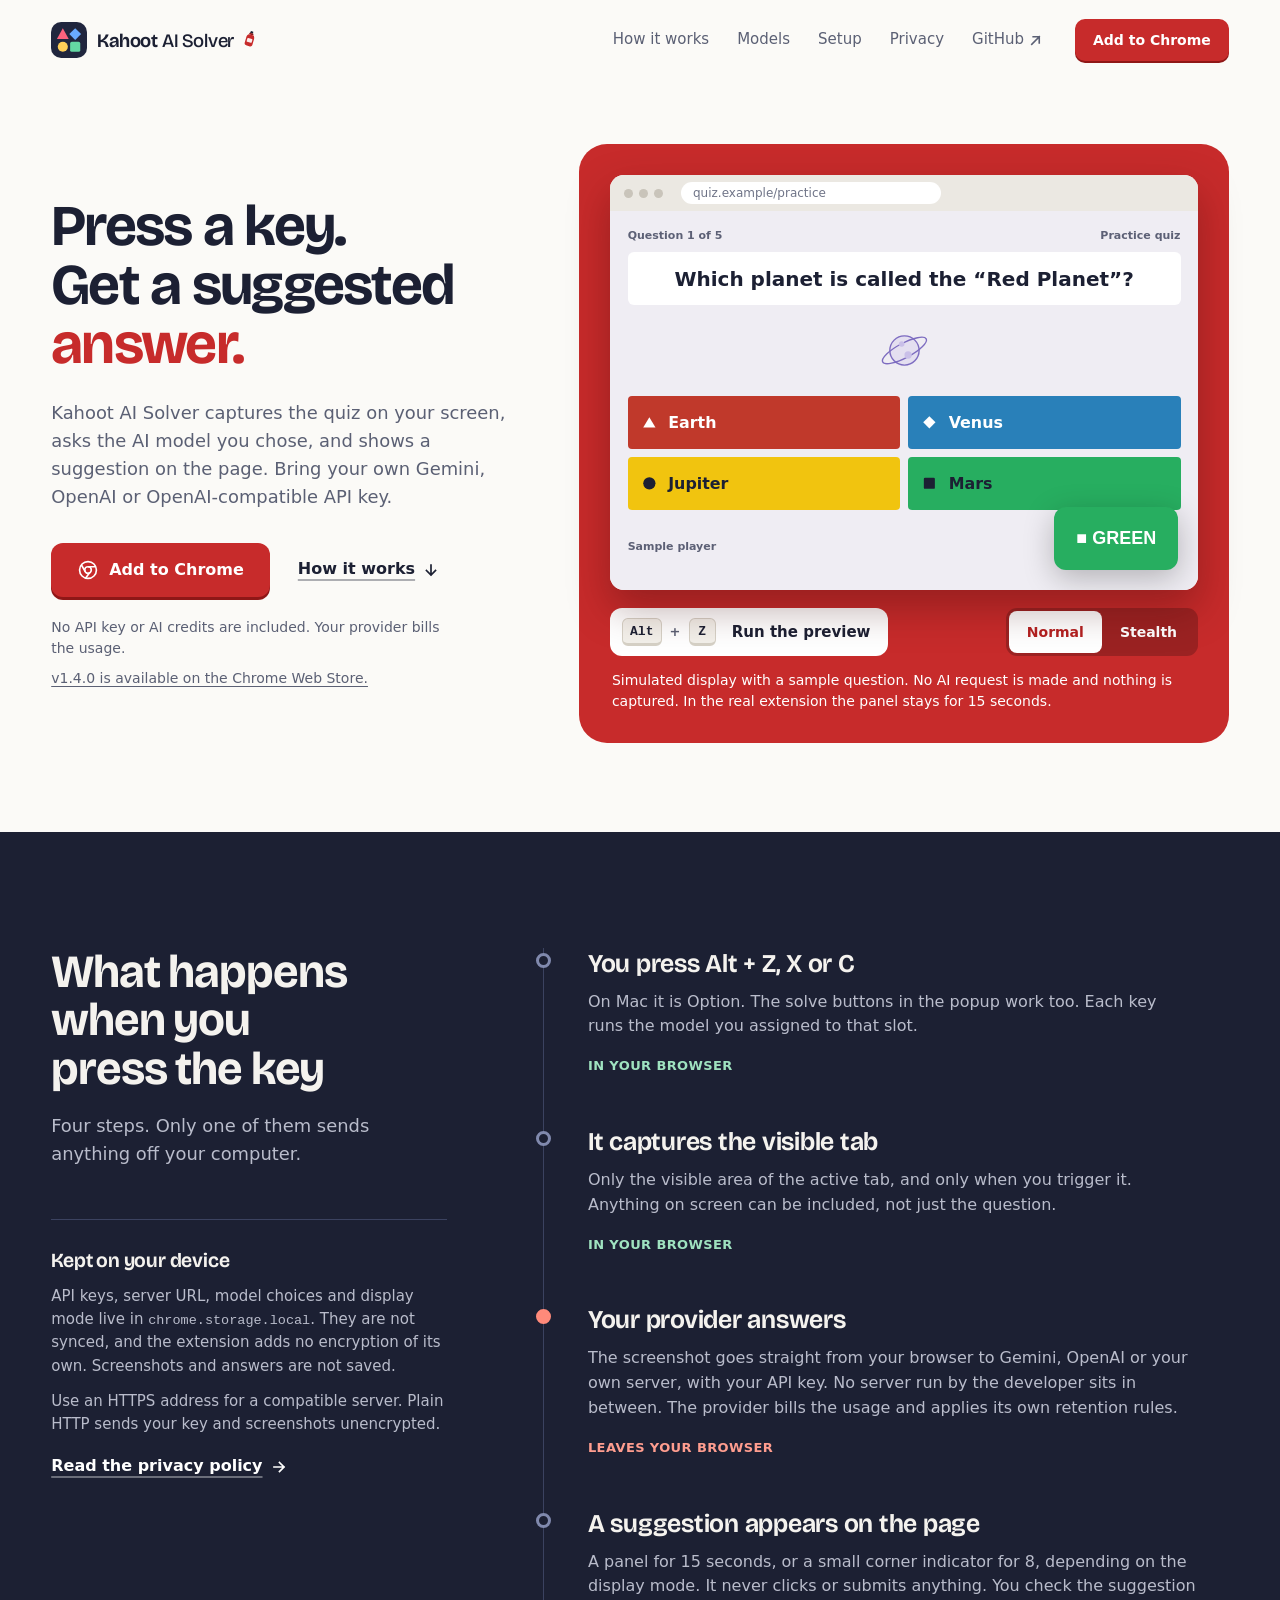
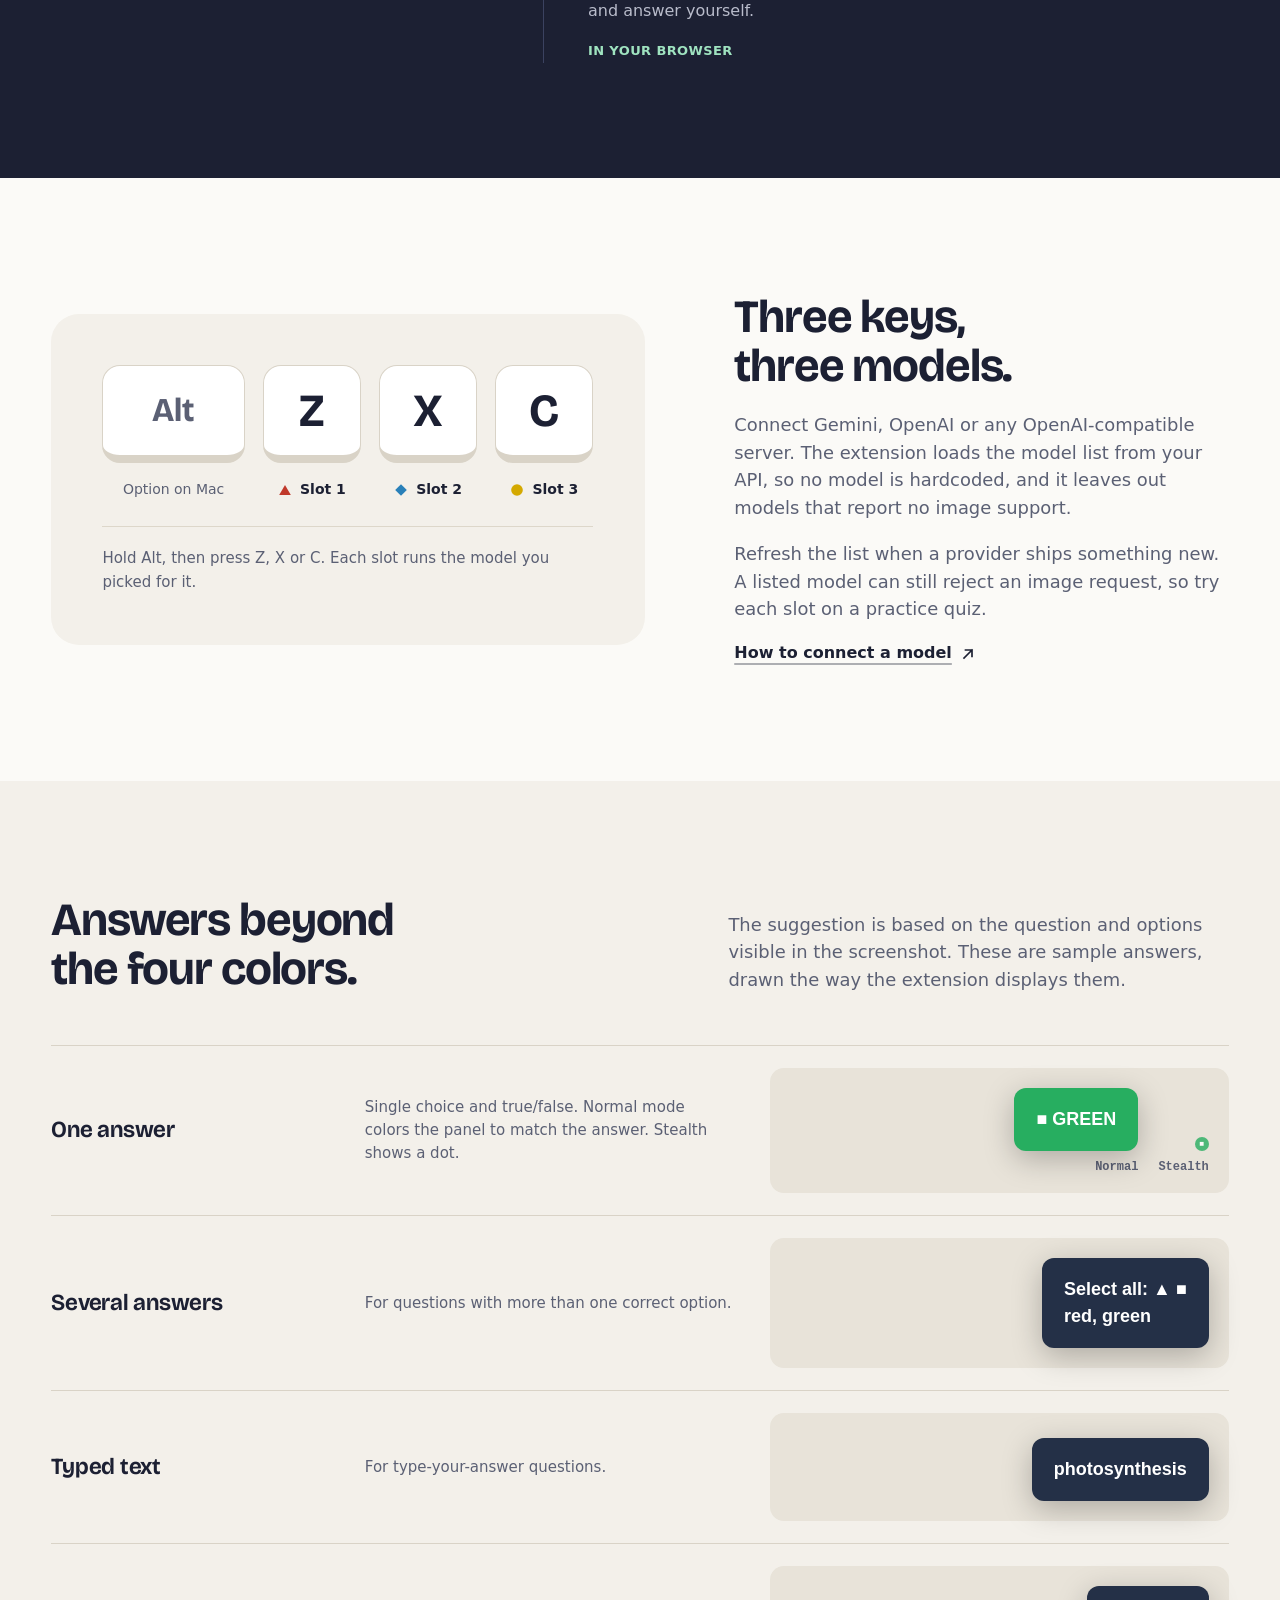
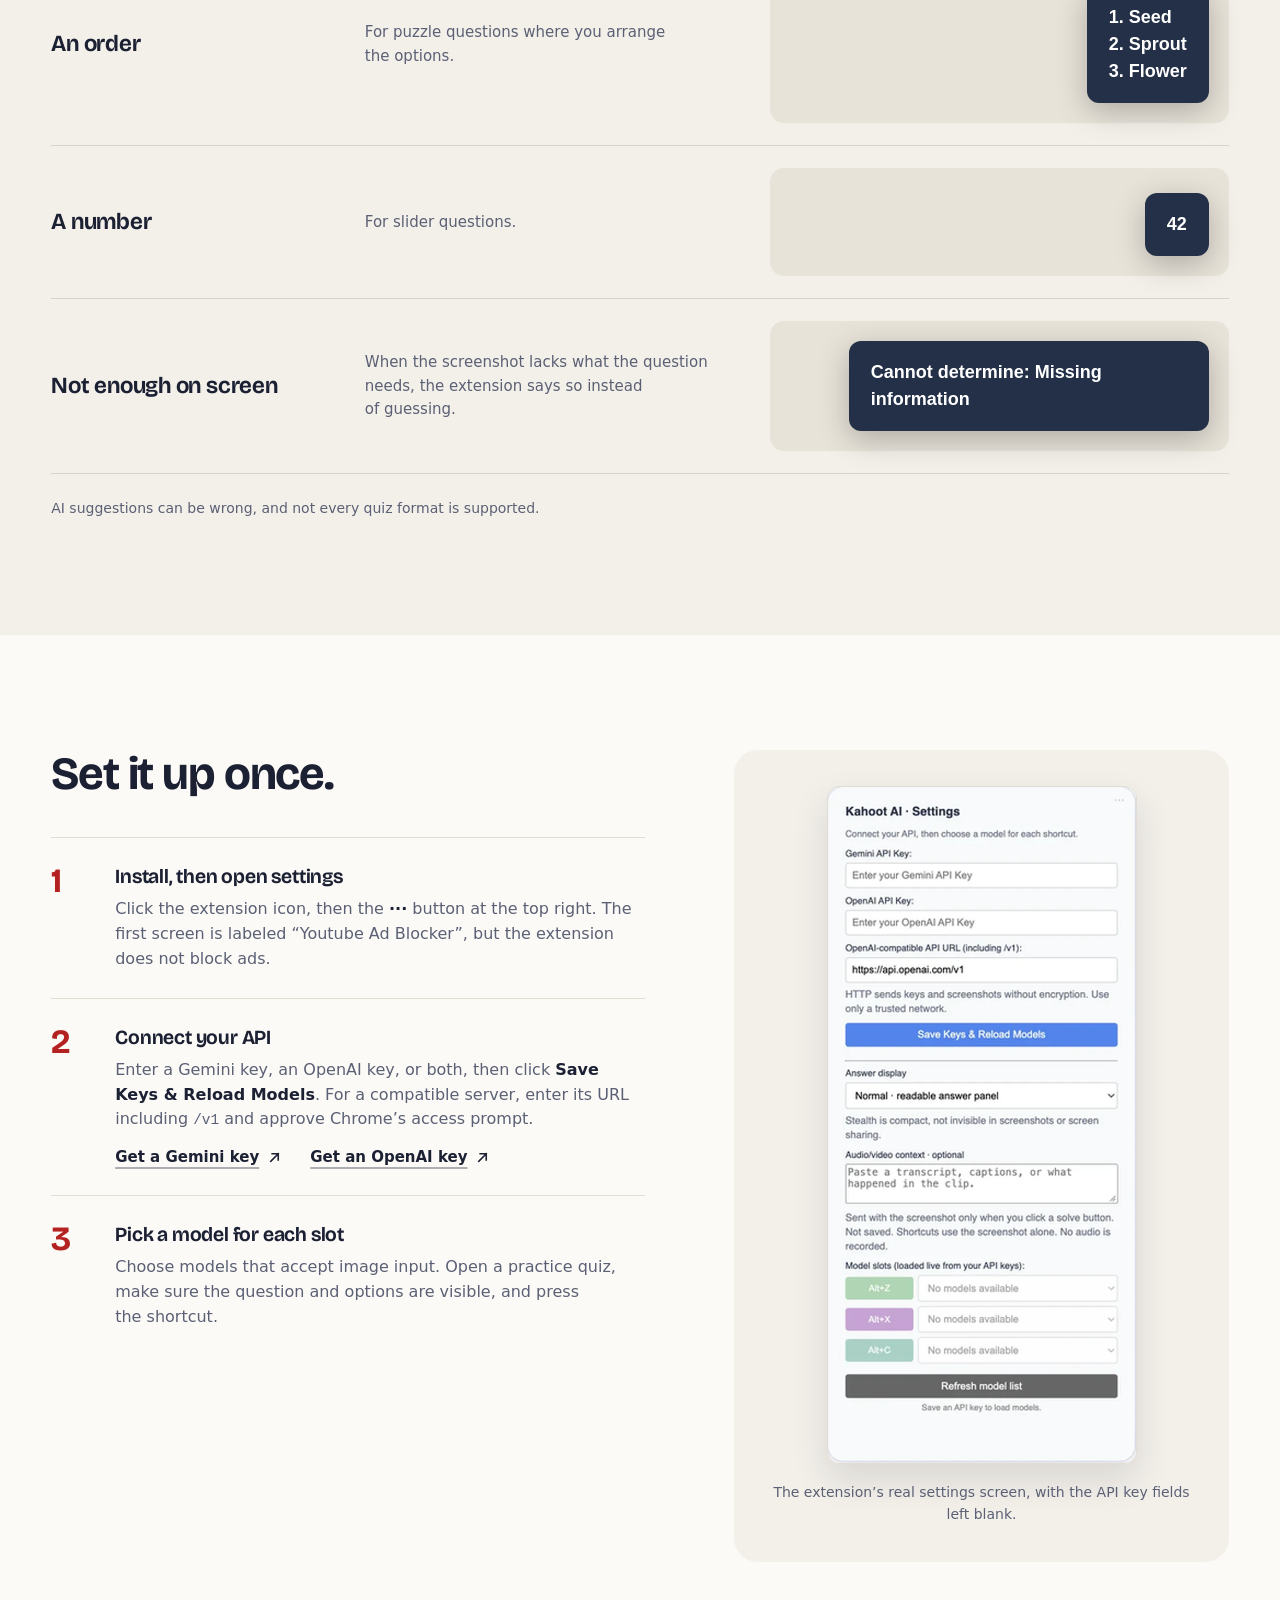
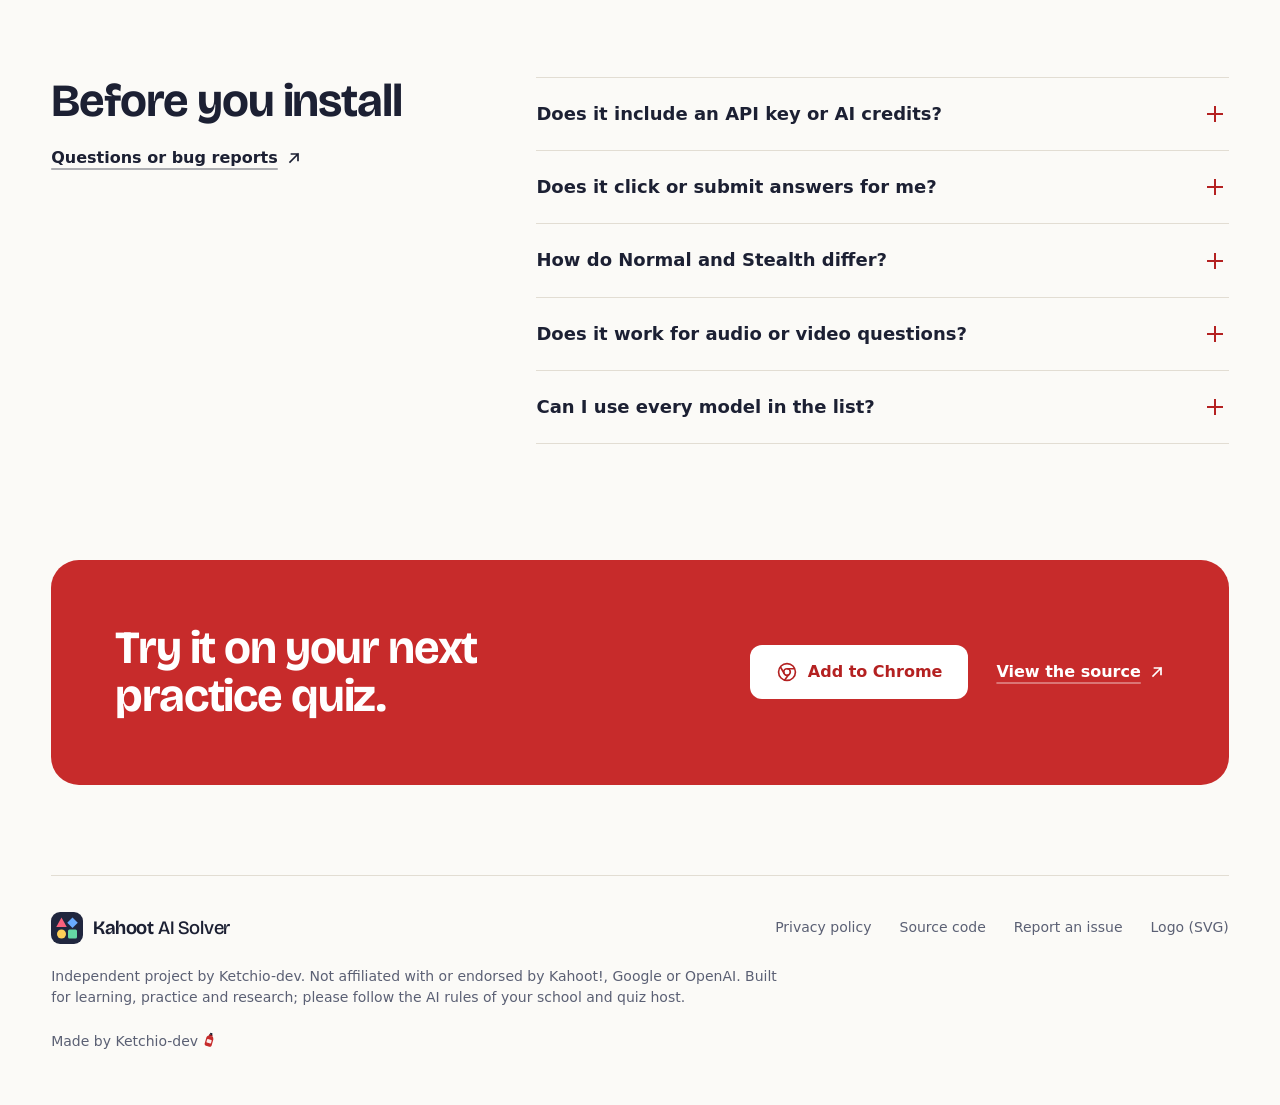
==== commit 97d640bb: "Finish public site links and social sharing preview" ====
--- a/docs/index.html
+++ b/docs/index.html
@@ -8,6 +8,17 @@
   <meta property="og:type" content="website">
   <meta property="og:title" content="Kahoot AI Solver — Press a key, get a suggested answer">
   <meta property="og:description" content="A Chrome extension that captures the quiz on your screen, asks the model you chose, and shows a suggestion on the page.">
+  <meta property="og:site_name" content="Kahoot AI Solver">
+  <meta property="og:url" content="https://ketchio-dev.github.io/Kahoot-AI-Solver/">
+  <meta property="og:image" content="https://ketchio-dev.github.io/Kahoot-AI-Solver/assets/social-card.png">
+  <meta property="og:image:type" content="image/png">
+  <meta property="og:image:width" content="1200">
+  <meta property="og:image:height" content="630">
+  <meta property="og:image:alt" content="Kahoot AI Solver with a simulated quiz and green answer suggestion. Bring your own API key.">
+  <meta name="twitter:card" content="summary_large_image">
+  <meta name="twitter:image" content="https://ketchio-dev.github.io/Kahoot-AI-Solver/assets/social-card.png">
+  <meta name="twitter:image:alt" content="Kahoot AI Solver with a simulated quiz and green answer suggestion. Bring your own API key.">
+  <link rel="canonical" href="https://ketchio-dev.github.io/Kahoot-AI-Solver/">
   <title>Kahoot AI Solver — Press a key, get a suggested answer</title>
   <link rel="icon" type="image/svg+xml" href="assets/logo.svg">
   <link rel="preload" href="assets/fonts/bricolage-grotesque-latin.woff2" as="font" type="font/woff2" crossorigin>
@@ -54,6 +65,7 @@
           <a class="link" href="#how-it-works">How it works <svg class="ico" aria-hidden="true"><use href="#i-down"/></svg></a>
         </div>
         <p class="fineprint">No API key or AI credits are included. Your provider bills the usage.</p>
+        <p class="release-note"><a href="https://chromewebstore.google.com/detail/fgpbceoplppnfodmjcengikbefngpjfp" target="_blank" rel="noopener noreferrer">v1.4.0 is available on the Chrome Web Store.</a></p>
       </div>
 
       <div class="stage-field" role="group" aria-labelledby="stage-title">
--- a/docs/site.css
+++ b/docs/site.css
@@ -95,6 +95,9 @@
 .hero .lede { margin-bottom: 32px; }
 .cta-row { display: flex; flex-wrap: wrap; align-items: center; gap: 16px 28px; }
 .fineprint { margin-top: 20px; font-size: 14px; color: var(--muted); max-width: 34em; }
+.release-note { margin-top: 8px; font-size: 14px; color: var(--muted); }
+.release-note a { text-decoration: underline; text-underline-offset: 3px; }
+.release-note a:hover { color: var(--red-deep); }
 
 /* Preview stage */
 .stage-field { background: var(--red); color: #fff; border-radius: 28px; padding: clamp(14px, 2.4vw, 32px); min-width: 0; }
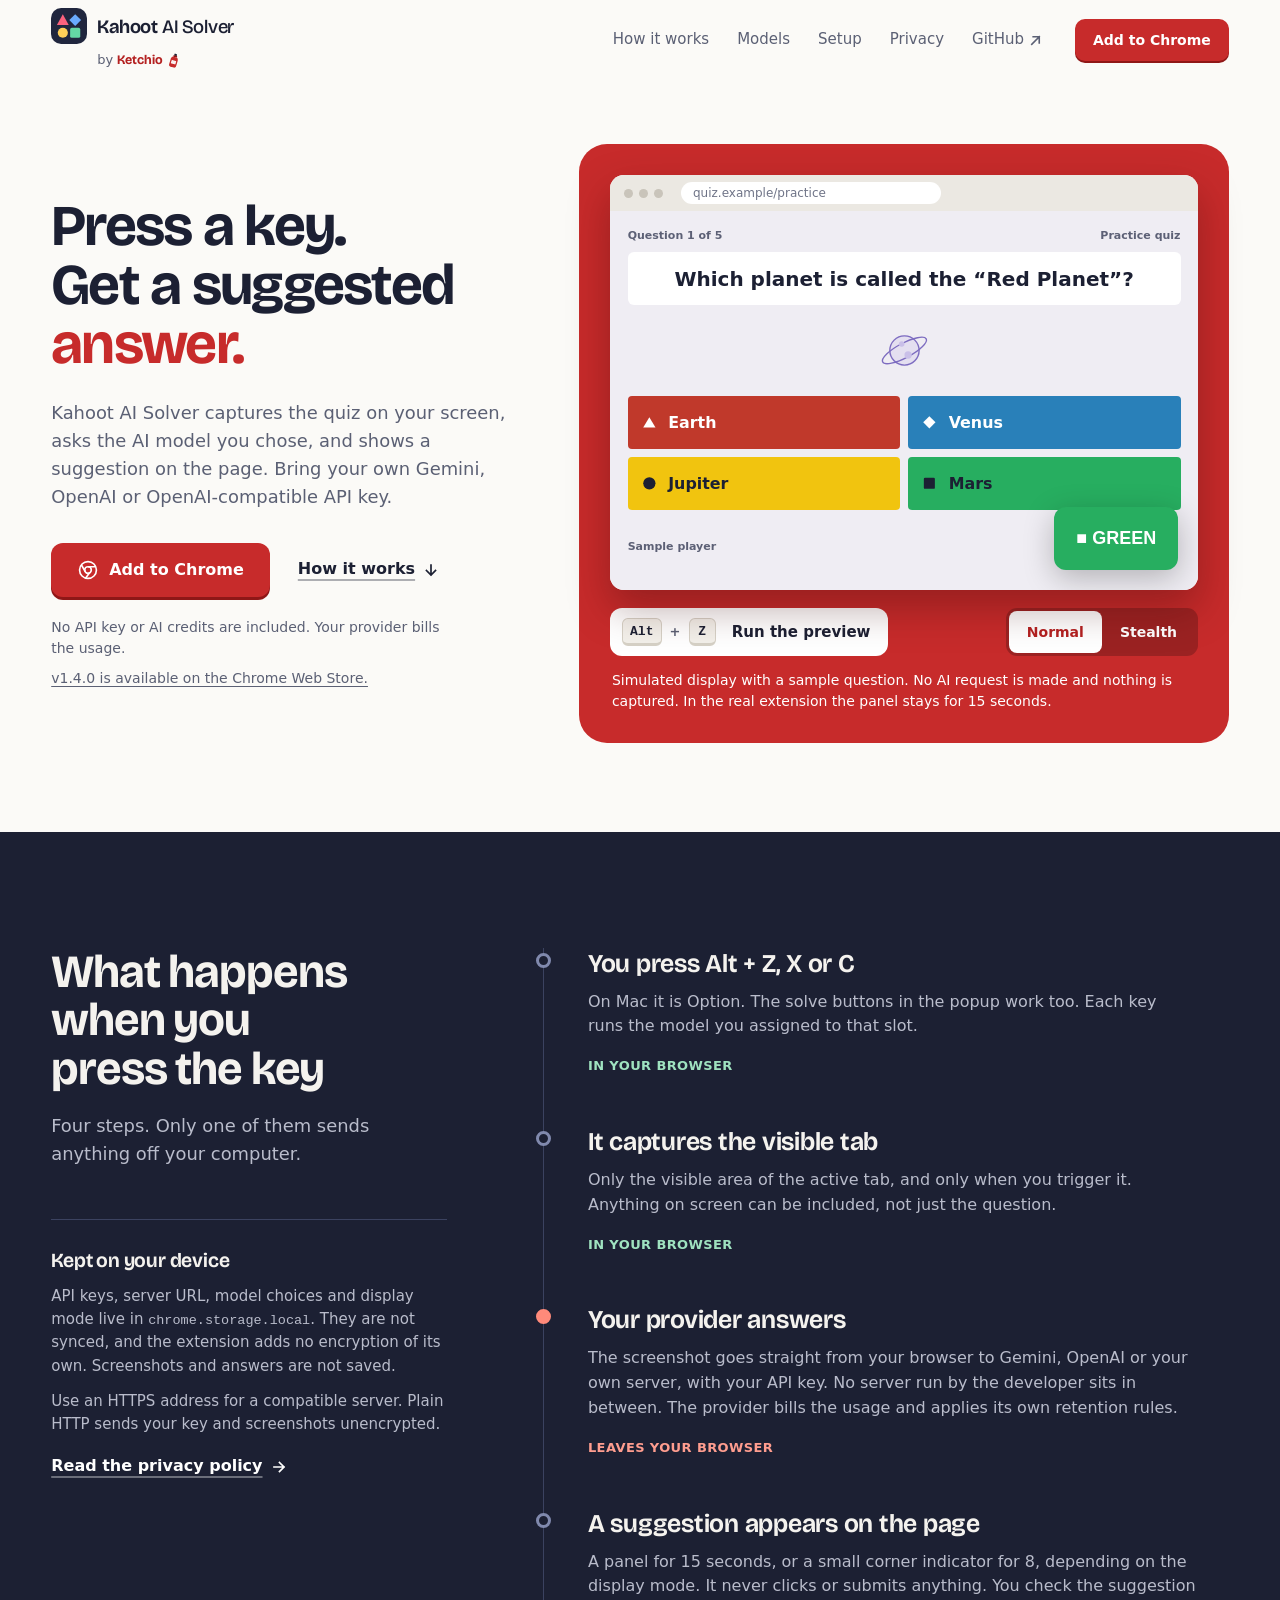
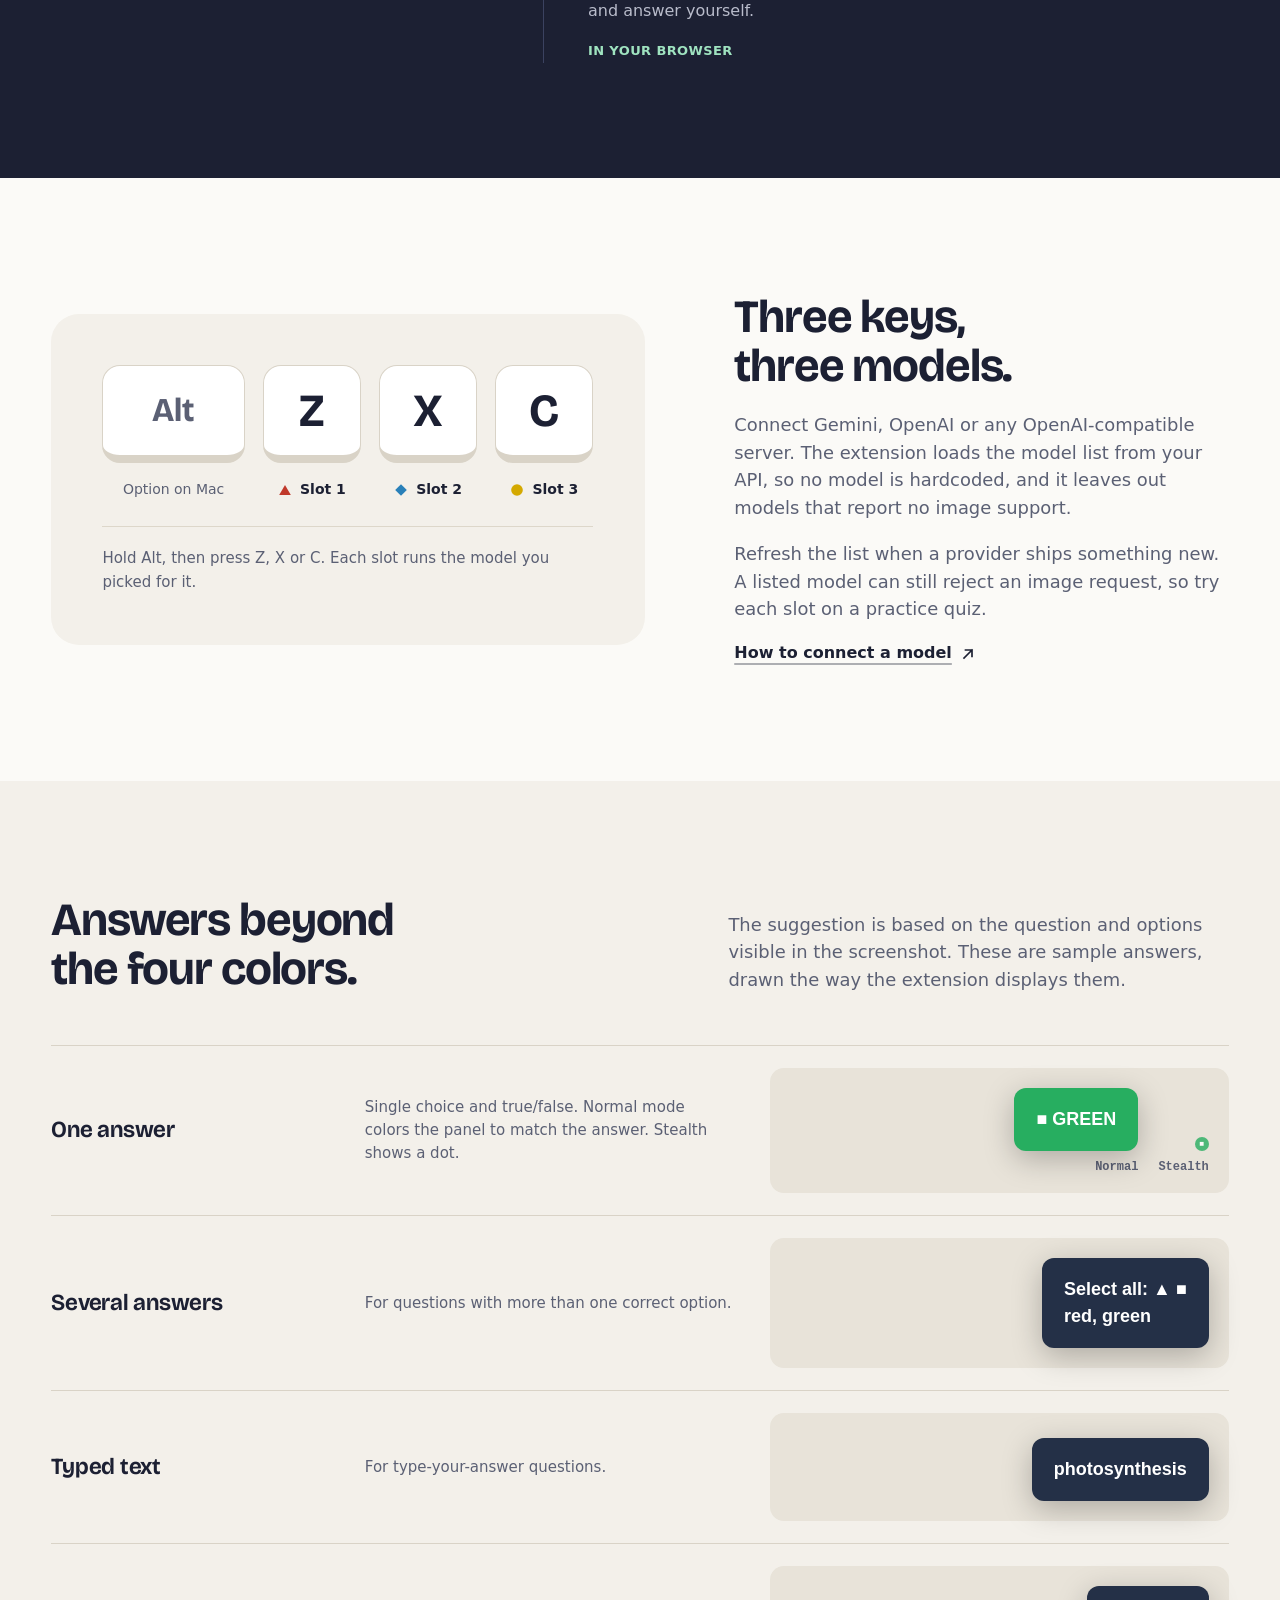
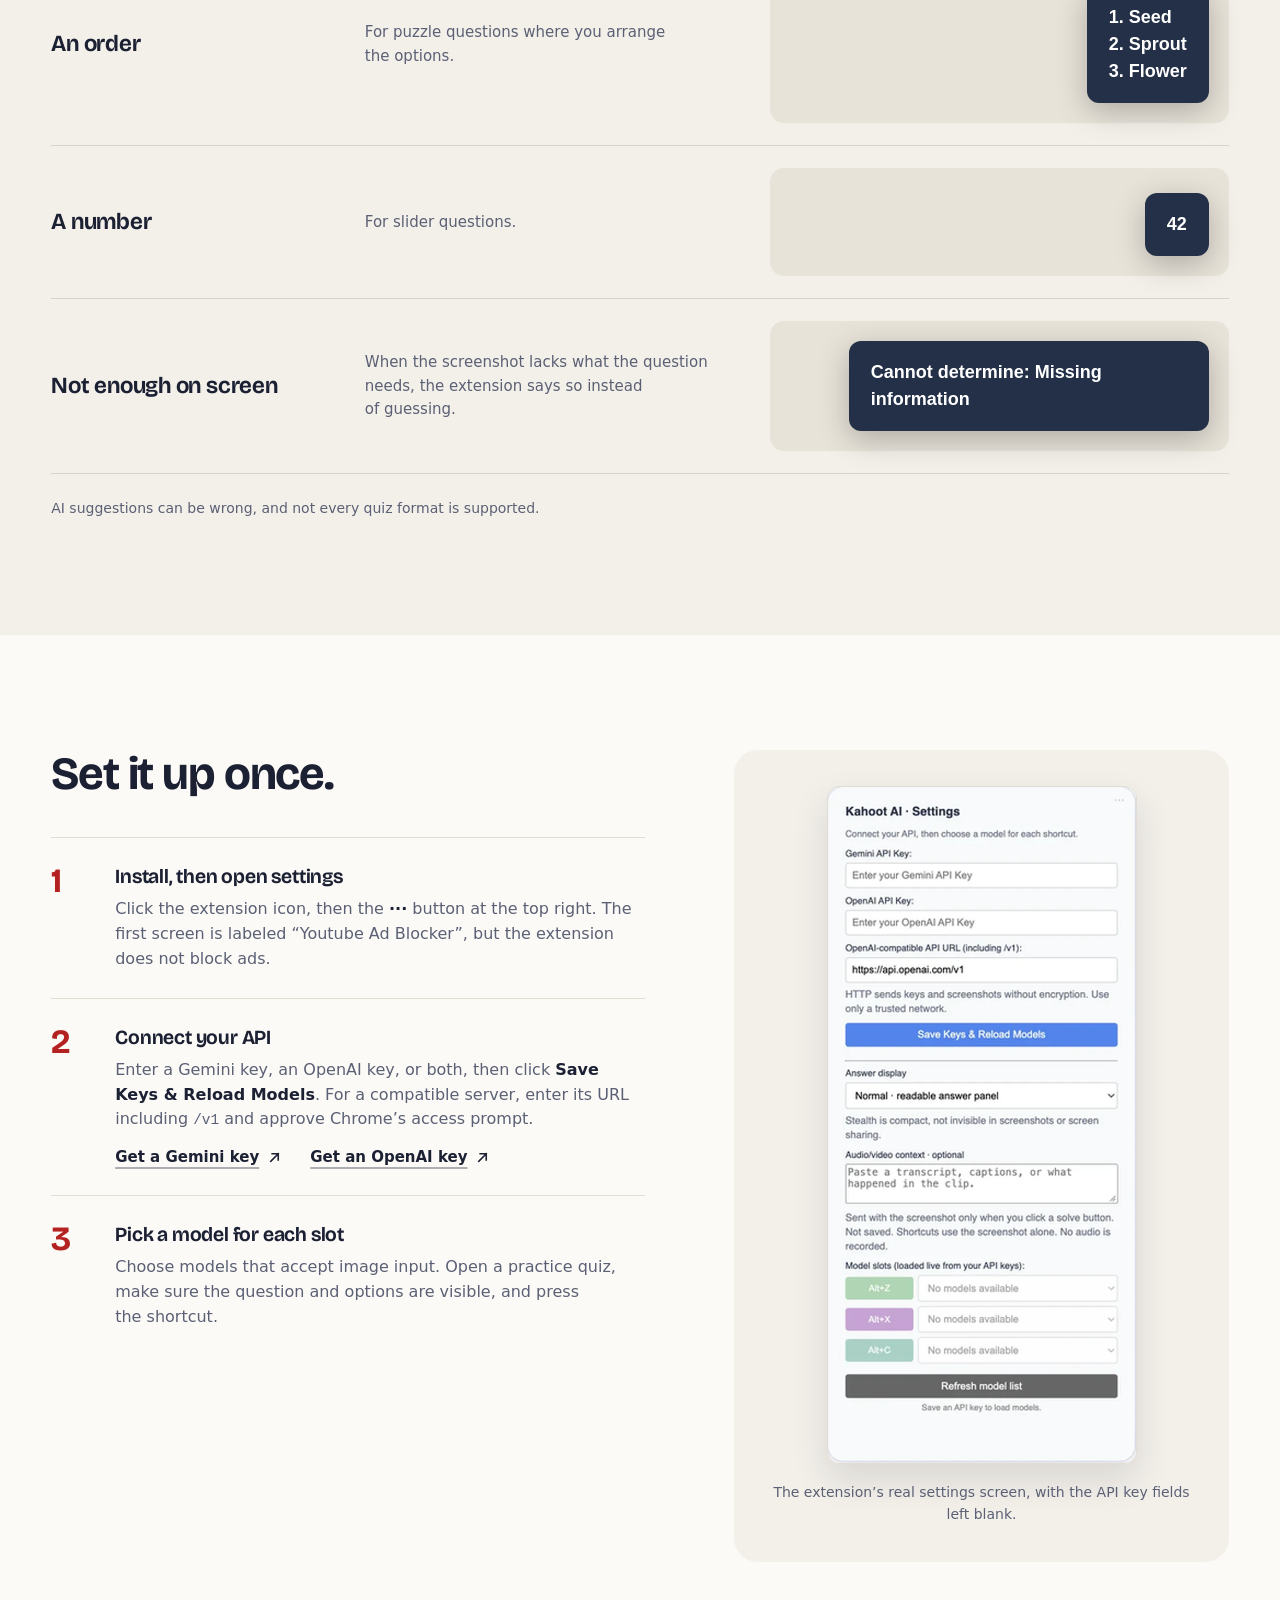
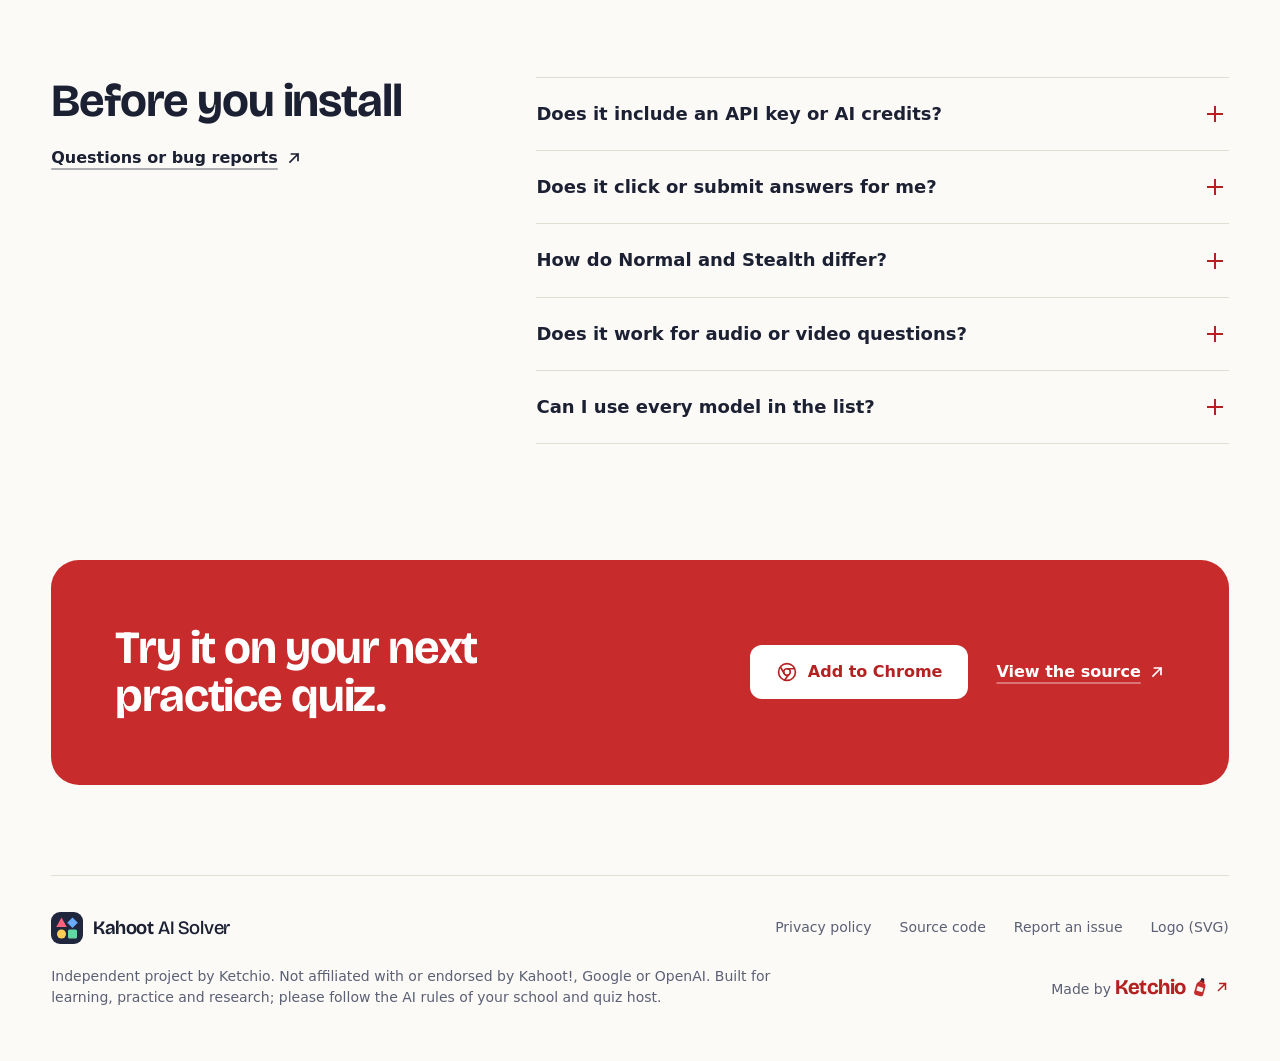
==== commit 430bc419: "Add Ketchio maker branding to the public site" ====
--- a/docs/index.html
+++ b/docs/index.html
@@ -8,16 +8,17 @@
   <meta property="og:type" content="website">
   <meta property="og:title" content="Kahoot AI Solver — Press a key, get a suggested answer">
   <meta property="og:description" content="A Chrome extension that captures the quiz on your screen, asks the model you chose, and shows a suggestion on the page.">
-  <meta property="og:site_name" content="Kahoot AI Solver">
+  <meta property="og:site_name" content="Kahoot AI Solver by Ketchio">
+  <meta name="author" content="Ketchio">
   <meta property="og:url" content="https://ketchio-dev.github.io/Kahoot-AI-Solver/">
   <meta property="og:image" content="https://ketchio-dev.github.io/Kahoot-AI-Solver/assets/social-card.png">
   <meta property="og:image:type" content="image/png">
   <meta property="og:image:width" content="1200">
   <meta property="og:image:height" content="630">
-  <meta property="og:image:alt" content="Kahoot AI Solver with a simulated quiz and green answer suggestion. Bring your own API key.">
+  <meta property="og:image:alt" content="Kahoot AI Solver by Ketchio with a simulated quiz and green answer suggestion. Bring your own API key.">
   <meta name="twitter:card" content="summary_large_image">
   <meta name="twitter:image" content="https://ketchio-dev.github.io/Kahoot-AI-Solver/assets/social-card.png">
-  <meta name="twitter:image:alt" content="Kahoot AI Solver with a simulated quiz and green answer suggestion. Bring your own API key.">
+  <meta name="twitter:image:alt" content="Kahoot AI Solver by Ketchio with a simulated quiz and green answer suggestion. Bring your own API key.">
   <link rel="canonical" href="https://ketchio-dev.github.io/Kahoot-AI-Solver/">
   <title>Kahoot AI Solver — Press a key, get a suggested answer</title>
   <link rel="icon" type="image/svg+xml" href="assets/logo.svg">
@@ -40,11 +41,13 @@
   <a class="skip-link" href="#main">Skip to content</a>
 
   <header class="site-header wrap">
-    <a class="brand" href="./" aria-label="Kahoot AI Solver home">
-      <img src="assets/logo.svg" width="36" height="36" alt="">
-      <span>Kahoot <b>AI Solver</b></span>
-      <svg class="ketchup" viewBox="0 0 16 24" width="11" height="17" aria-hidden="true" focusable="false"><path d="M6.3 1h3.4l.6 3.2H5.7z" fill="#1c2033"/><rect x="4.9" y="4" width="6.2" height="2.4" rx=".7" fill="#8f1717"/><path d="M4.3 6.4h7.4c1.3 1.2 2.1 2.7 2.1 4.6v9.1c0 1.7-1.3 2.9-3 2.9H5.2c-1.7 0-3-1.2-3-2.9V11c0-1.9.8-3.4 2.1-4.6z" fill="#c72b2b"/><rect x="4.2" y="12" width="7.6" height="5.6" rx="1" fill="#fff" opacity=".92"/></svg>
-    </a>
+    <div class="brand-lockup">
+      <a class="brand" href="./" aria-label="Kahoot AI Solver home">
+        <img src="assets/logo.svg" width="36" height="36" alt="">
+        <span>Kahoot <b>AI Solver</b></span>
+      </a>
+      <a class="maker maker-header" href="https://ketchio.com/" target="_blank" rel="noopener noreferrer"><span>by <b>Ketchio</b></span><img class="ketchup" src="assets/ketchup.svg" width="10" height="15" alt=""></a>
+    </div>
     <nav aria-label="Main navigation">
       <a href="#how-it-works">How it works</a>
       <a href="#models">Models</a>
@@ -256,8 +259,10 @@
       <a class="brand" href="./" aria-label="Kahoot AI Solver home"><img src="assets/logo.svg" width="32" height="32" alt=""><span>Kahoot <b>AI Solver</b></span></a>
       <nav aria-label="Footer"><a href="privacy.html">Privacy policy</a><a href="https://github.com/Ketchio-dev/Kahoot-AI-Solver" target="_blank" rel="noopener noreferrer">Source code</a><a href="https://github.com/Ketchio-dev/Kahoot-AI-Solver/issues" target="_blank" rel="noopener noreferrer">Report an issue</a><a href="assets/logo.svg" download="kahoot-ai-solver-logo.svg">Logo (SVG)</a></nav>
     </div>
-    <p class="legal">Independent project by Ketchio-dev. Not affiliated with or endorsed by Kahoot!, Google or OpenAI. Built for learning, practice and research; please follow the AI rules of your school and quiz host.</p>
-    <p class="made">Made by Ketchio-dev <svg class="ketchup" viewBox="0 0 16 24" width="10" height="15" aria-hidden="true" focusable="false"><path d="M6.3 1h3.4l.6 3.2H5.7z" fill="#1c2033"/><rect x="4.9" y="4" width="6.2" height="2.4" rx=".7" fill="#8f1717"/><path d="M4.3 6.4h7.4c1.3 1.2 2.1 2.7 2.1 4.6v9.1c0 1.7-1.3 2.9-3 2.9H5.2c-1.7 0-3-1.2-3-2.9V11c0-1.9.8-3.4 2.1-4.6z" fill="#c72b2b"/><rect x="4.2" y="12" width="7.6" height="5.6" rx="1" fill="#fff" opacity=".92"/></svg></p>
+    <div class="footer-bottom">
+      <p class="legal">Independent project by Ketchio. Not affiliated with or endorsed by Kahoot!, Google or OpenAI. Built for learning, practice and research; please follow the AI rules of your school and quiz host.</p>
+      <a class="maker maker-footer" href="https://ketchio.com/" target="_blank" rel="noopener noreferrer"><span>Made by <b>Ketchio</b></span><img class="ketchup" src="assets/ketchup.svg" width="13" height="20" alt=""><svg class="ico" aria-hidden="true"><use href="#i-up"/></svg></a>
+    </div>
   </footer>
 </body>
 </html>
--- a/docs/site.css
+++ b/docs/site.css
@@ -66,9 +66,14 @@
 
 /* Header */
 .site-header { display: flex; align-items: center; gap: 32px; height: 80px; }
+.brand-lockup { display: grid; gap: 4px; flex: none; }
 .brand { display: inline-flex; align-items: center; gap: 10px; font: 650 19px/1 var(--display); letter-spacing: -.01em; white-space: nowrap; }
 .brand b { font-weight: 500; }
-.ketchup { display: inline-block; transform: rotate(16deg) translateY(-2px); flex: none; }
+.maker { display: inline-flex; align-items: center; gap: 6px; width: fit-content; min-height: 24px; color: var(--muted); font-size: 13px; line-height: 1.2; white-space: nowrap; }
+.maker b { color: var(--red-deep); font-family: var(--display); font-weight: 700; }
+.maker:hover b { text-decoration: underline; text-underline-offset: 3px; }
+.maker-header { margin-left: 46px; }
+.ketchup { display: inline-block; transform: rotate(16deg); flex: none; }
 .site-header nav { display: flex; align-items: center; gap: 28px; margin-left: auto; font-size: 15px; font-weight: 500; color: var(--muted); }
 .site-header nav a { display: inline-flex; align-items: center; gap: 4px; }
 .site-header nav a:hover, .link:hover { color: var(--red-deep); }
@@ -228,8 +233,11 @@
 .footer-top { display: flex; flex-wrap: wrap; align-items: center; justify-content: space-between; gap: 18px 32px; }
 .site-footer nav { display: flex; flex-wrap: wrap; gap: 10px 28px; font-size: 14px; color: var(--muted); }
 .site-footer nav a:hover { color: var(--red-deep); }
+.footer-bottom { display: flex; align-items: center; justify-content: space-between; flex-wrap: wrap; gap: 24px 48px; }
 .legal { max-width: 52em; font-size: 14px; color: var(--muted); }
-.made { display: inline-flex; align-items: center; gap: 6px; font-size: 14px; color: var(--muted); }
+.maker-footer { font-size: 14px; gap: 8px; }
+.maker-footer b { font-size: 21px; letter-spacing: -.025em; }
+.maker-footer .ico { color: var(--red-deep); }
 
 /* Privacy page */
 .policy { max-width: 780px; padding-block: clamp(40px, 6vw, 80px) clamp(64px, 8vw, 112px); margin-inline: auto; overflow-wrap: anywhere; }
@@ -264,7 +272,7 @@
   .shot { max-width: 460px; }
 }
 @media (max-width: 600px) {
-  .site-header { gap: 14px; height: 68px; }
+  .site-header { gap: 14px; height: 84px; }
   .site-header nav { display: none; }
   .site-header .btn-sm { margin-left: auto; }
   .brand { font-size: 17px; }
@@ -287,10 +295,17 @@
   .closing { border-radius: 20px; }
 }
 @media (max-width: 420px) {
-  .site-header .ketchup { display: none; }
   .brand { font-size: 16px; gap: 8px; }
+  .maker-header { margin-left: 44px; }
   .site-header .btn-sm { padding: 0 14px; }
   h1 { font-size: 40px; }
+}
+@media (max-width: 360px) {
+  .site-header { gap: 8px; }
+  .site-header .brand { font-size: 15px; }
+  .site-header .brand img { width: 32px; height: 32px; }
+  .maker-header { margin-left: 40px; }
+  .site-header .btn-sm { font-size: 13px; padding-inline: 10px; }
 }
 @media (prefers-reduced-motion: reduce) {
   html { scroll-behavior: auto; }
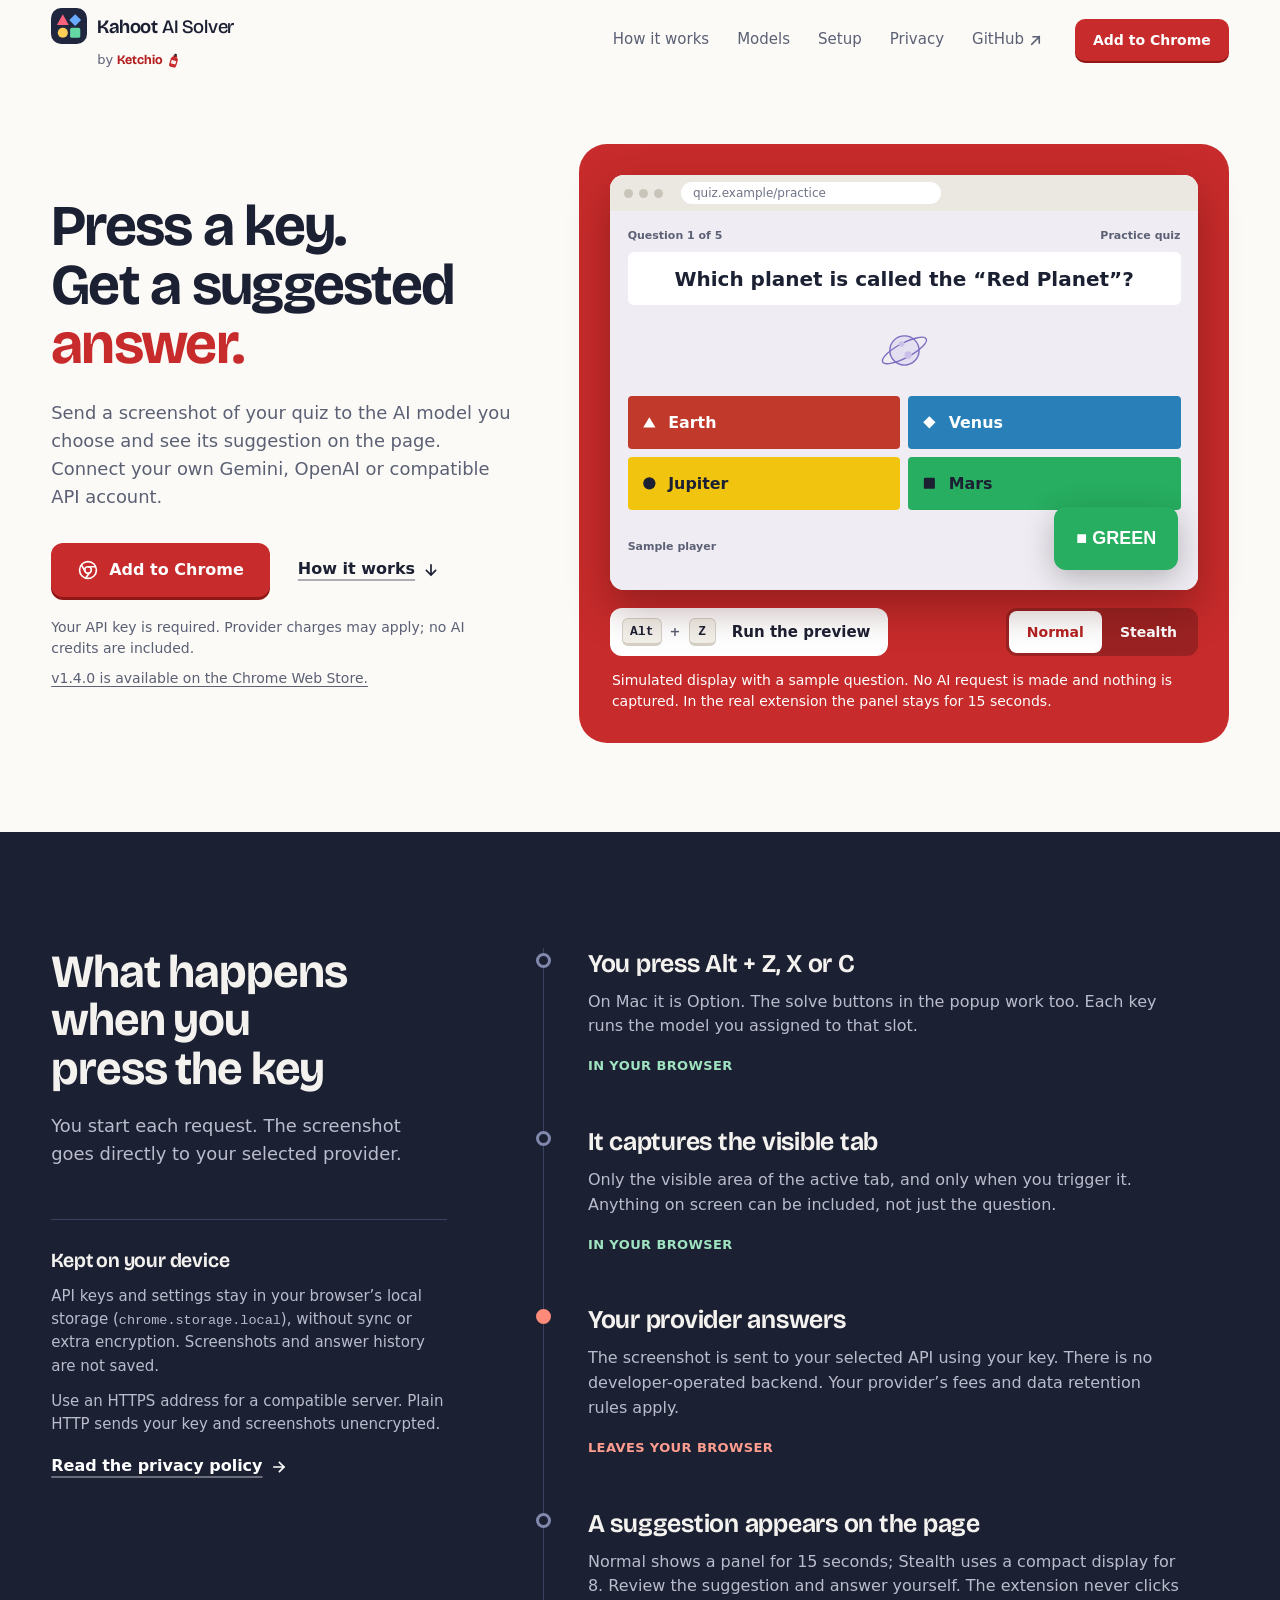
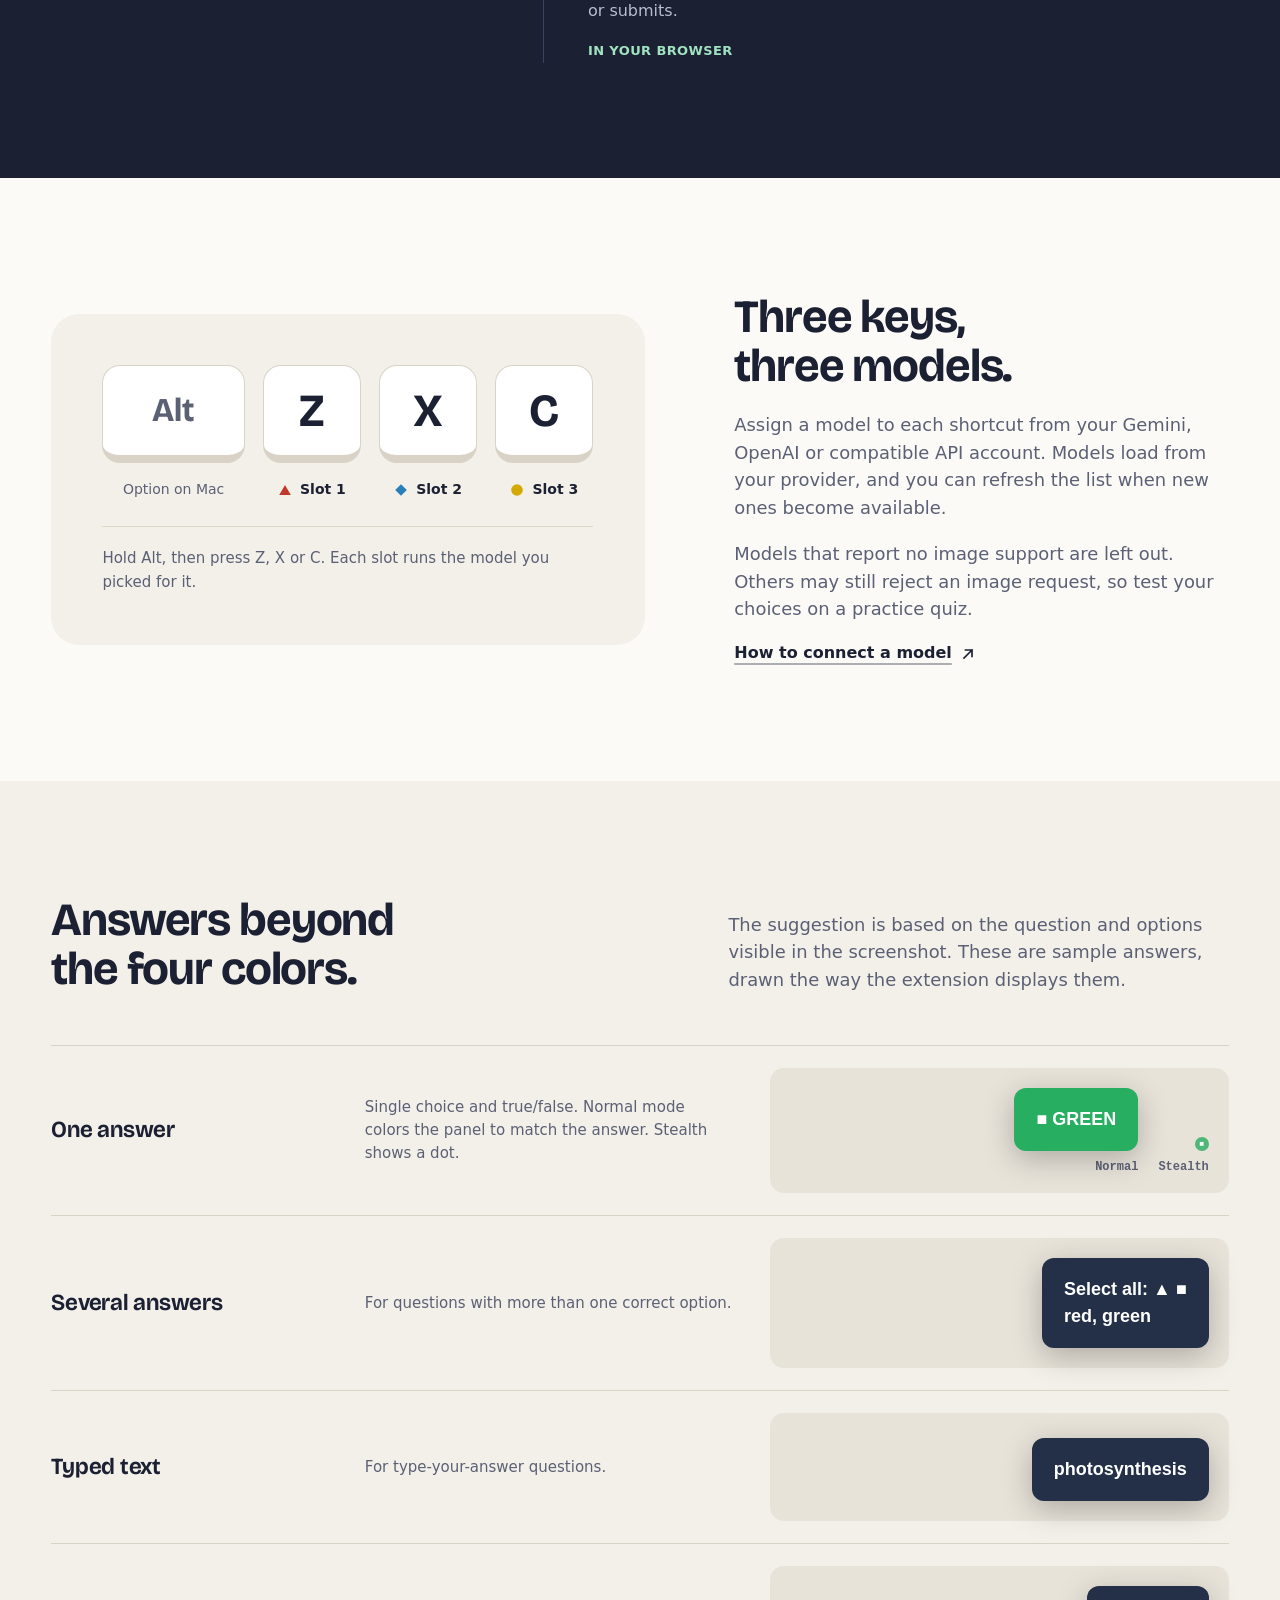
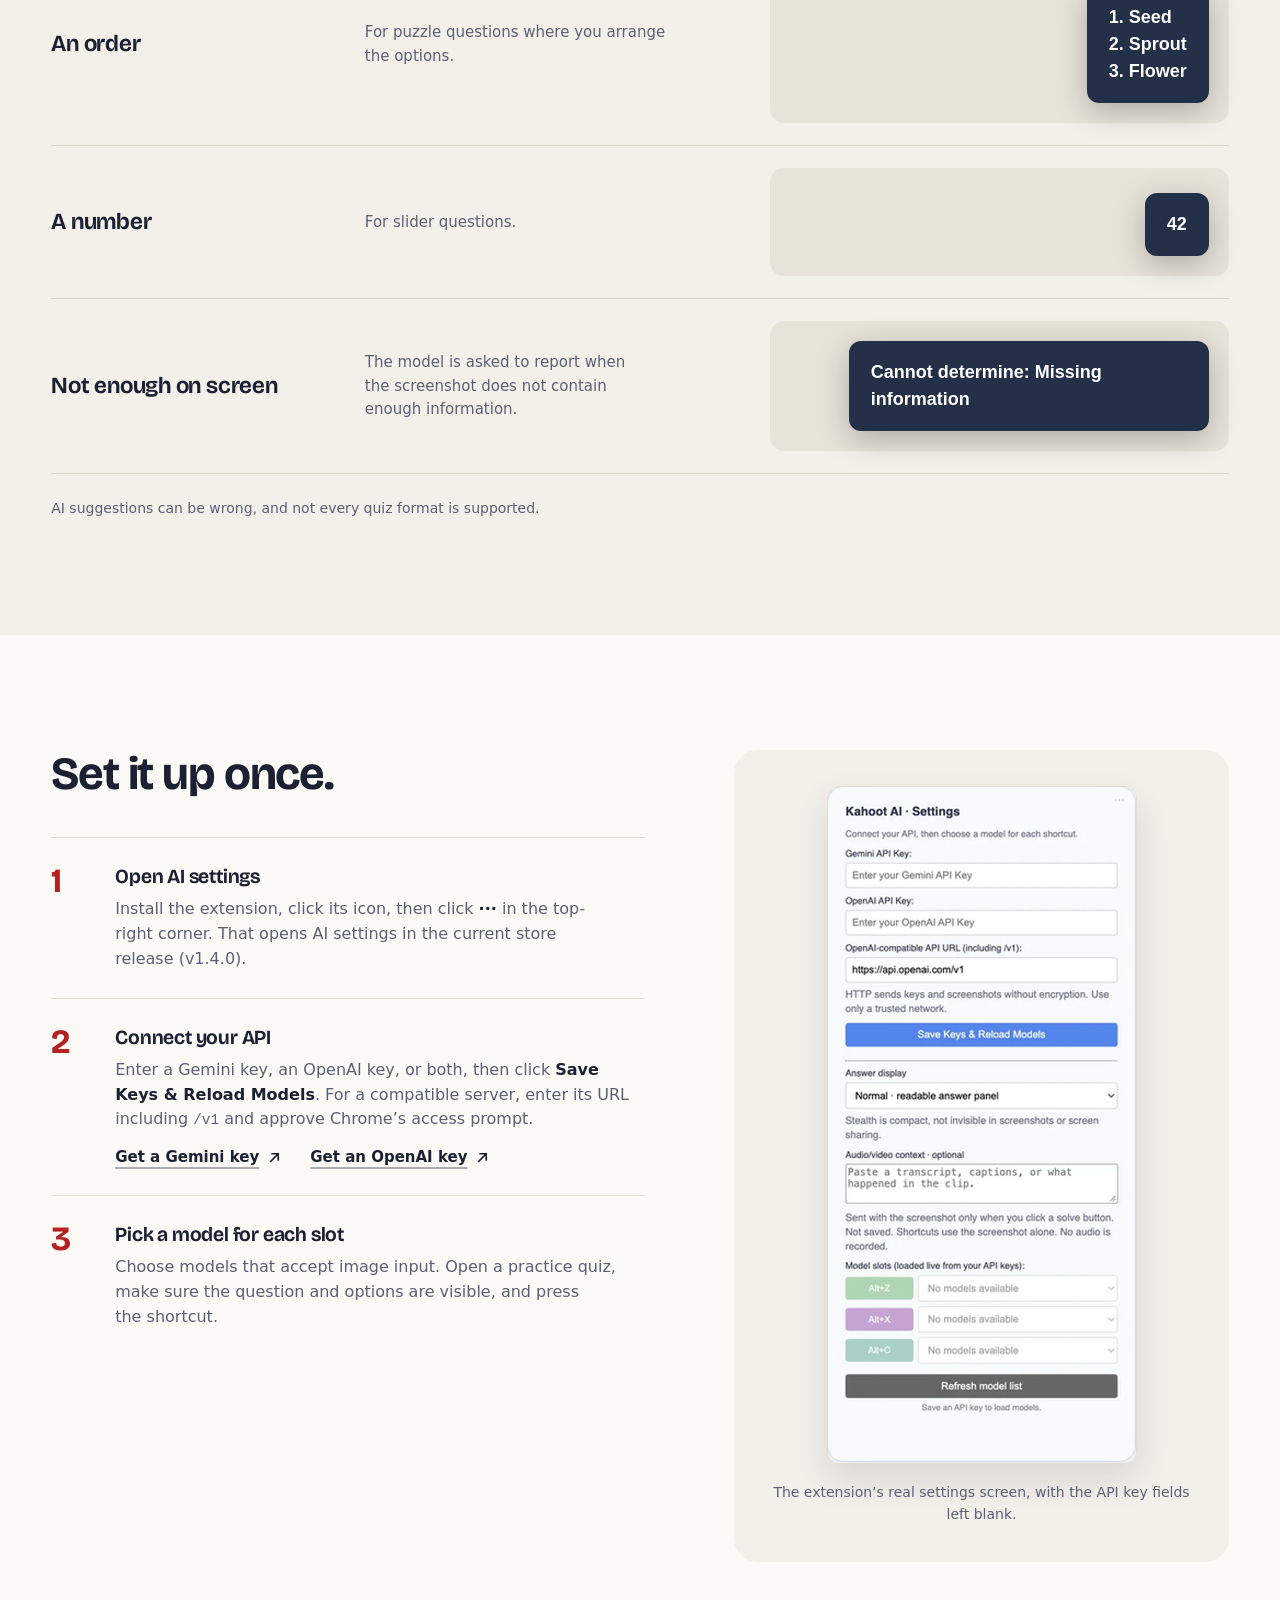
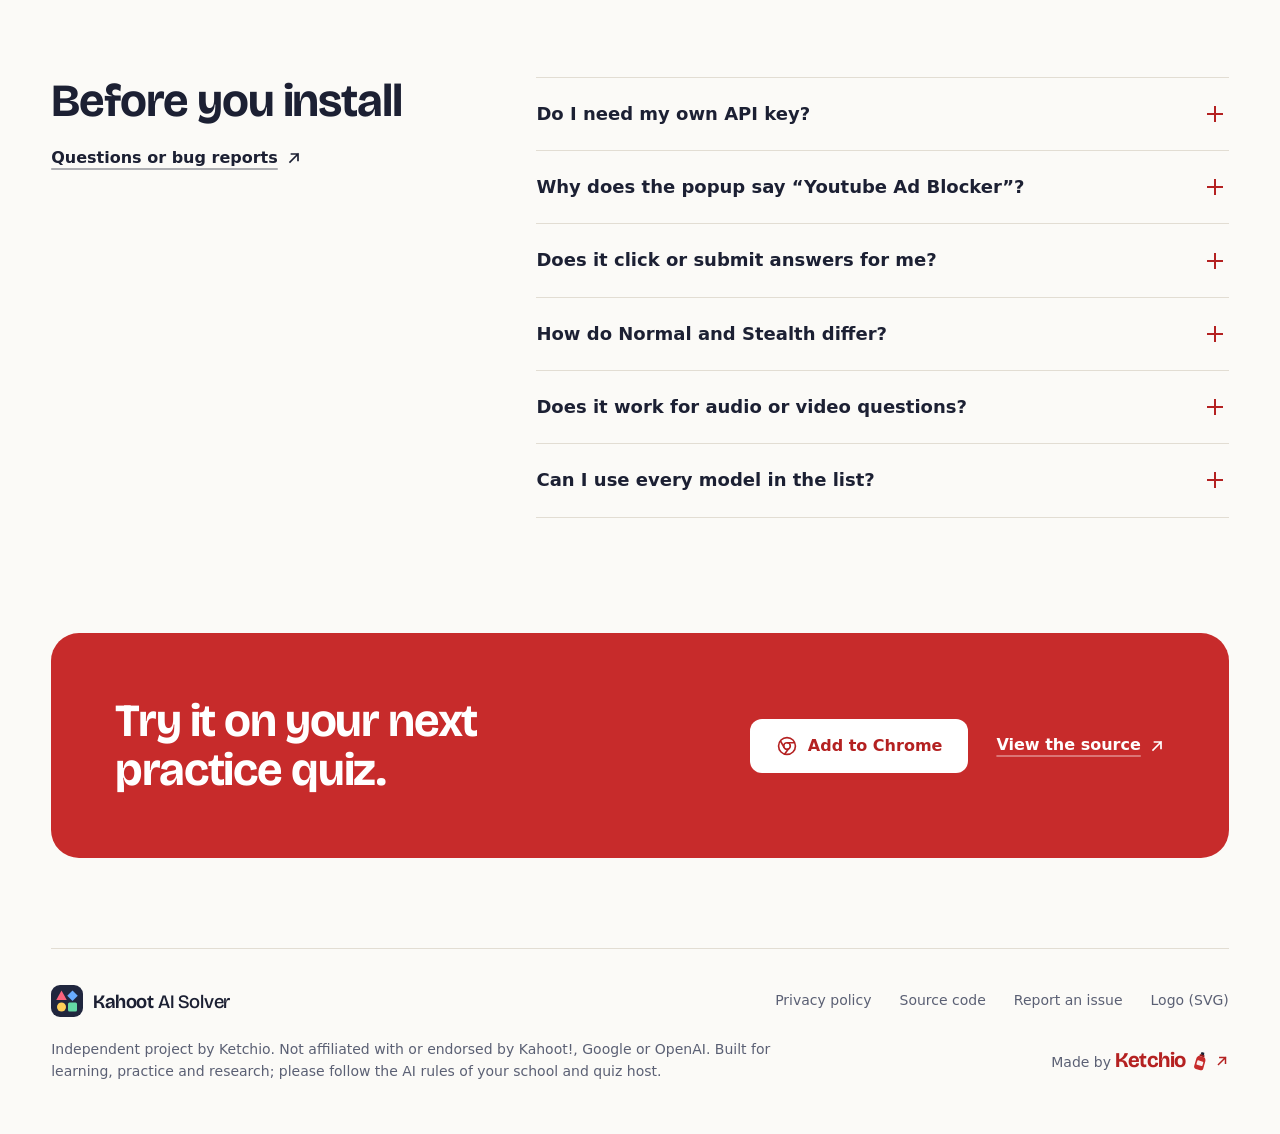
==== commit 8547d7c6: "Prepare v1.4.1 update and refresh product copy" ====
--- a/docs/index.html
+++ b/docs/index.html
@@ -4,10 +4,10 @@
   <meta charset="utf-8">
   <meta name="viewport" content="width=device-width, initial-scale=1">
   <meta name="theme-color" content="#fbfaf7">
-  <meta name="description" content="Press a shortcut and get an AI answer suggestion for the Kahoot question on your screen, from the model and API account you choose. A Chrome extension.">
+  <meta name="description" content="Get an AI answer suggestion without leaving your Kahoot quiz. Connect your own API account, choose a model, and press a shortcut.">
   <meta property="og:type" content="website">
   <meta property="og:title" content="Kahoot AI Solver — Press a key, get a suggested answer">
-  <meta property="og:description" content="A Chrome extension that captures the quiz on your screen, asks the model you chose, and shows a suggestion on the page.">
+  <meta property="og:description" content="Get an AI answer suggestion without leaving your Kahoot quiz. Use your own Gemini, OpenAI or compatible API account.">
   <meta property="og:site_name" content="Kahoot AI Solver by Ketchio">
   <meta name="author" content="Ketchio">
   <meta property="og:url" content="https://ketchio-dev.github.io/Kahoot-AI-Solver/">
@@ -62,12 +62,12 @@
     <section class="hero wrap" aria-labelledby="hero-title">
       <div class="hero-copy">
         <h1 id="hero-title"><span class="l">Press a key.</span> <span class="l">Get a suggested</span> <span class="l hl">answer.</span></h1>
-        <p class="lede">Kahoot AI Solver captures the quiz on your screen, asks the AI model you chose, and shows a suggestion on the page. Bring your own Gemini, OpenAI or OpenAI-compatible API key.</p>
+        <p class="lede">Send a screenshot of your quiz to the AI model you choose and see its suggestion on the page. Connect your own Gemini, OpenAI or compatible API account.</p>
         <div class="cta-row">
           <a class="btn btn-red" id="install" href="https://chromewebstore.google.com/detail/fgpbceoplppnfodmjcengikbefngpjfp" target="_blank" rel="noopener noreferrer"><svg class="ico ico-lg" aria-hidden="true"><use href="#i-chrome"/></svg>Add to Chrome</a>
           <a class="link" href="#how-it-works">How it works <svg class="ico" aria-hidden="true"><use href="#i-down"/></svg></a>
         </div>
-        <p class="fineprint">No API key or AI credits are included. Your provider bills the usage.</p>
+        <p class="fineprint">Your API key is required. Provider charges may apply; no AI credits are included.</p>
         <p class="release-note"><a href="https://chromewebstore.google.com/detail/fgpbceoplppnfodmjcengikbefngpjfp" target="_blank" rel="noopener noreferrer">v1.4.0 is available on the Chrome Web Store.</a></p>
       </div>
 
@@ -108,10 +108,10 @@
       <div class="wrap how">
         <div class="how-intro">
           <h2 id="how-title">What happens when you press the key</h2>
-          <p class="lede">Four steps. Only one of them sends anything off your computer.</p>
+          <p class="lede">You start each request. The screenshot goes directly to your selected provider.</p>
           <div class="local" id="privacy">
             <h3>Kept on your device</h3>
-            <p>API keys, server URL, model choices and display mode live in <code>chrome.storage.local</code>. They are not synced, and the extension adds no encryption of its own. Screenshots and answers are not saved.</p>
+            <p>API keys and settings stay in your browser’s local storage (<code>chrome.storage.local</code>), without sync or extra encryption. Screenshots and answer history are not saved.</p>
             <p>Use an HTTPS address for a compatible server. Plain HTTP sends your key and screenshots unencrypted.</p>
             <a class="link" href="privacy.html">Read the privacy policy <svg class="ico" aria-hidden="true"><use href="#i-right"/></svg></a>
           </div>
@@ -129,12 +129,12 @@
           </li>
           <li class="out">
             <h3>Your provider answers</h3>
-            <p>The screenshot goes straight from your browser to Gemini, OpenAI or your own server, with your API key. No server run by the developer sits in between. The provider bills the usage and applies its own retention rules.</p>
+            <p>The screenshot is sent to your selected API using your key. There is no developer-operated backend. Your provider’s fees and data retention rules apply.</p>
             <span class="where">Leaves your browser</span>
           </li>
           <li>
             <h3>A suggestion appears on the page</h3>
-            <p>A panel for 15 seconds, or a small corner indicator for 8, depending on the display mode. It never clicks or submits anything. You check the suggestion and answer yourself.</p>
+            <p>Normal shows a panel for 15 seconds; Stealth uses a compact display for 8. Review the suggestion and answer yourself. The extension never clicks or submits.</p>
             <span class="where">In your browser</span>
           </li>
         </ol>
@@ -159,8 +159,8 @@
       </figure>
       <div class="models-copy">
         <h2 id="models-title">Three keys, three models.</h2>
-        <p class="lede">Connect Gemini, OpenAI or any OpenAI-compatible server. The extension loads the model list from your API, so no model is hardcoded, and it leaves out models that report no image support.</p>
-        <p class="lede">Refresh the list when a provider ships something new. A listed model can still reject an image request, so try each slot on a practice quiz.</p>
+        <p class="lede">Assign a model to each shortcut from your Gemini, OpenAI or compatible API account. Models load from your provider, and you can refresh the list when new ones become available.</p>
+        <p class="lede">Models that report no image support are left out. Others may still reject an image request, so test your choices on a practice quiz.</p>
         <a class="link" href="https://github.com/Ketchio-dev/Kahoot-AI-Solver#setup" target="_blank" rel="noopener noreferrer">How to connect a model <svg class="ico" aria-hidden="true"><use href="#i-up"/></svg></a>
       </div>
     </section>
@@ -199,7 +199,7 @@
           </li>
           <li class="fmt">
             <h3>Not enough on screen</h3>
-            <p>When the screenshot lacks what the question needs, the extension says so instead of guessing.</p>
+            <p>The model is asked to report when the screenshot does not contain enough information.</p>
             <div class="fmt-demo"><div class="ovl ovl-static ovl-normal">Cannot determine: Missing information</div></div>
           </li>
         </ol>
@@ -212,7 +212,7 @@
         <h2 id="setup-title">Set it up once.</h2>
         <ol class="setup-steps">
           <li>
-            <div><h3>Install, then open settings</h3><p>Click the extension icon, then the <b>···</b> button at the top right. The first screen is labeled “Youtube Ad Blocker”, but the extension does not block ads.</p></div>
+            <div><h3>Open AI settings</h3><p>Install the extension, click its icon, then click <b>···</b> in the top-right corner. That opens AI settings in the current store release (v1.4.0).</p></div>
           </li>
           <li>
             <div><h3>Connect your API</h3><p>Enter a Gemini key, an OpenAI key, or both, then click <b>Save Keys &amp; Reload Models</b>. For a compatible server, enter its URL including <code>/v1</code> and approve Chrome’s access prompt.</p>
@@ -235,11 +235,12 @@
         <a class="link" href="https://github.com/Ketchio-dev/Kahoot-AI-Solver/issues" target="_blank" rel="noopener noreferrer">Questions or bug reports <svg class="ico" aria-hidden="true"><use href="#i-up"/></svg></a>
       </div>
       <div class="faq-list">
-        <details><summary>Does it include an API key or AI credits?</summary><p>No. You connect your own Gemini, OpenAI or compatible API account. Your provider bills you for the usage.</p></details>
-        <details><summary>Does it click or submit answers for me?</summary><p>No. It only shows a suggestion on the page. You check it, pick the option and submit it yourself. Use it for learning, practice and research, and only where AI help is allowed.</p></details>
-        <details><summary>How do Normal and Stealth differ?</summary><p>Normal shows a readable panel for 15 seconds. Stealth shows a small corner dot for single-choice answers, or a small text box for richer answers, for 8 seconds. Both can appear in screenshots and screen sharing.</p></details>
+        <details><summary>Do I need my own API key?</summary><p>Yes. Connect a Gemini, OpenAI or compatible API account. No keys or AI credits are included; your provider may charge for requests.</p></details>
+        <details><summary>Why does the popup say “Youtube Ad Blocker”?</summary><p>The current store release (v1.4.0) has an old cover screen. Click <b>···</b> to open AI settings; it does not block ads. The v1.4.1 update uses the Kahoot AI Solver name and a Settings button. It has been submitted for review and is not yet published.</p></details>
+        <details><summary>Does it click or submit answers for me?</summary><p>No. You review the suggestion, choose an answer and submit it yourself. Use assistance only where your school or quiz host allows it.</p></details>
+        <details><summary>How do Normal and Stealth differ?</summary><p>Normal shows a readable answer panel for 15 seconds. Stealth uses an 8-second corner indicator: a colored shape for single-choice answers or a compact text box for other formats. Both can appear in screenshots and screen sharing.</p></details>
         <details><summary>Does it work for audio or video questions?</summary><p>It does not record audio or upload video. Paste a transcript, captions or your own notes into the Audio/video context field in settings, then click a solve button in the popup. The text is sent with the screenshot, is not saved, and is cleared when the popup closes. Keyboard shortcuts send only the screenshot.</p></details>
-        <details><summary>Can I use every model in the list?</summary><p>Not necessarily. Image-input support and API compatibility depend on the provider, so a listed model may still reject a request. A compatible server must support <code>/models</code> and a <code>/chat/completions</code> endpoint that accepts image input. If the screen does not show what the question needs, or the model misreads it, you will not get a reliable answer.</p></details>
+        <details><summary>Can I use every model in the list?</summary><p>Not always. A listed model may still reject an image request. Try your choice on a practice quiz. For compatible-server requirements, see the <a href="https://github.com/Ketchio-dev/Kahoot-AI-Solver#setup" target="_blank" rel="noopener noreferrer">setup guide</a>.</p></details>
       </div>
     </section>
 
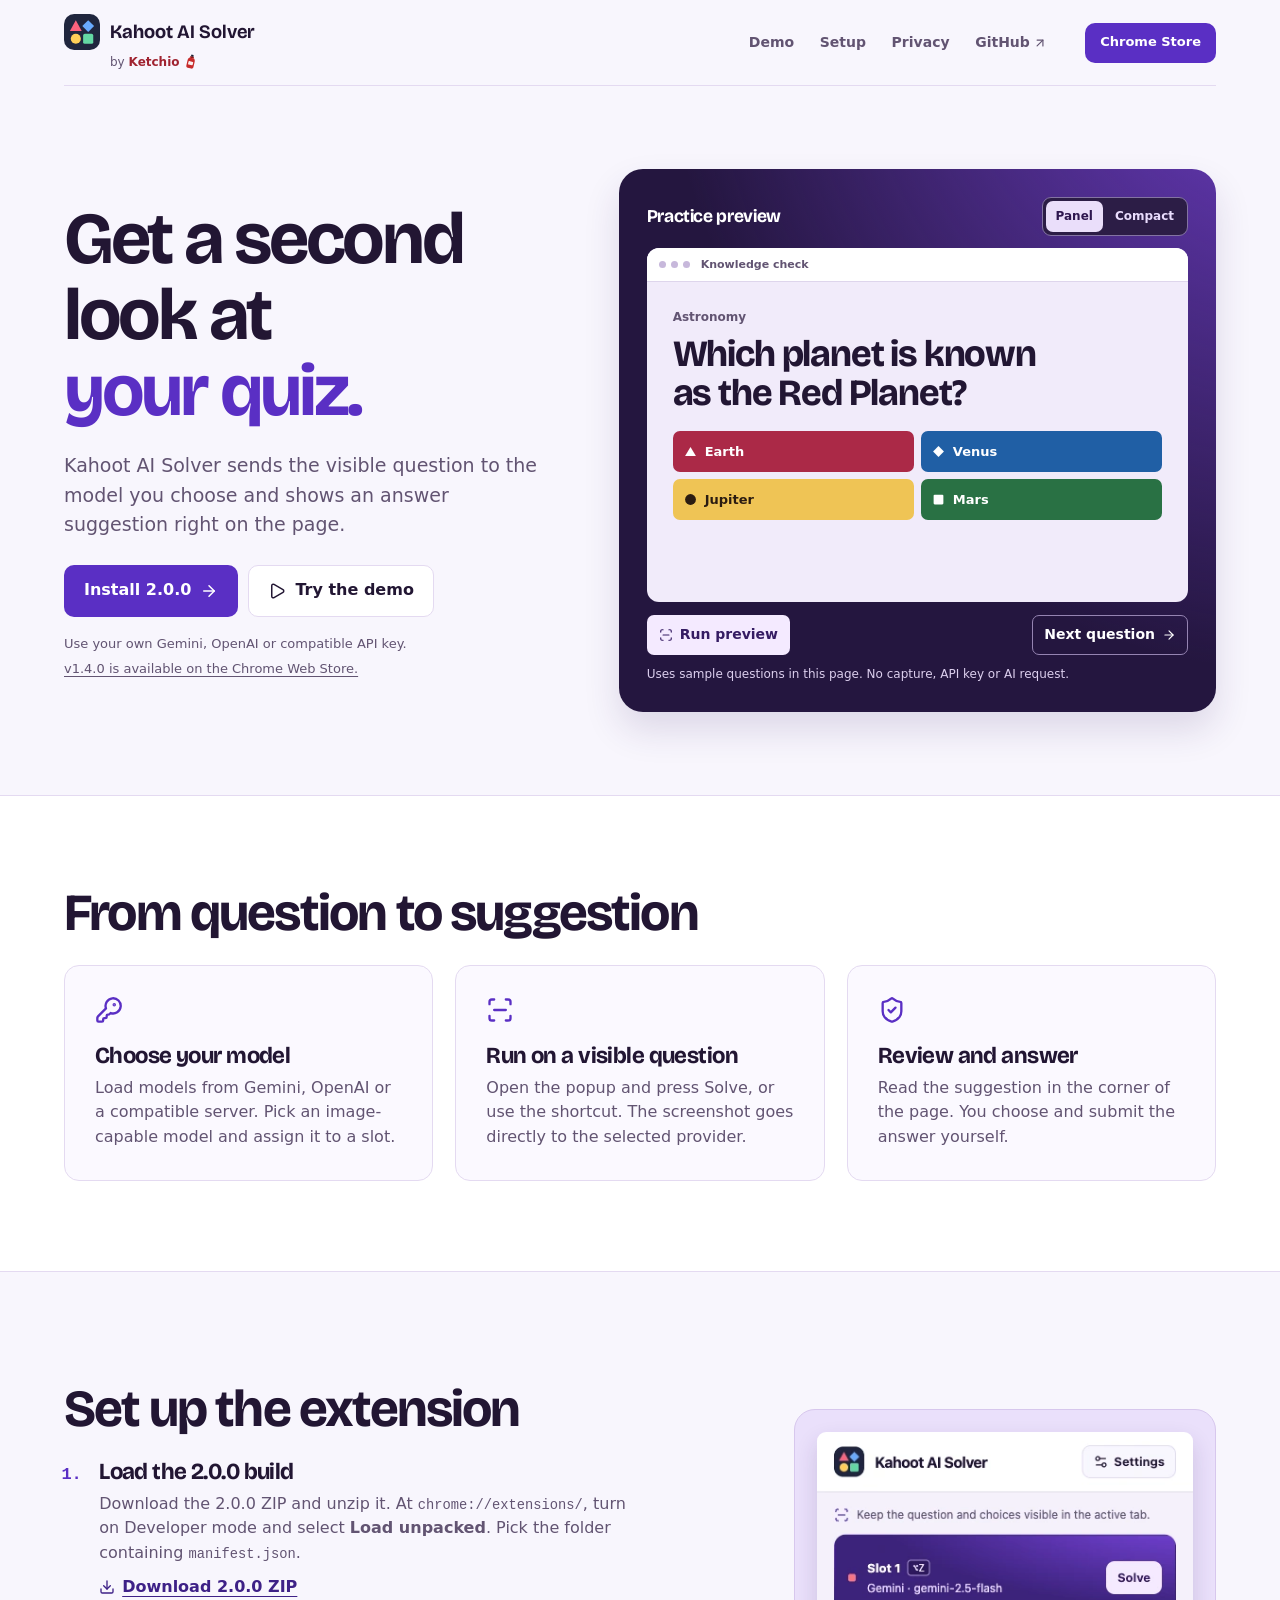
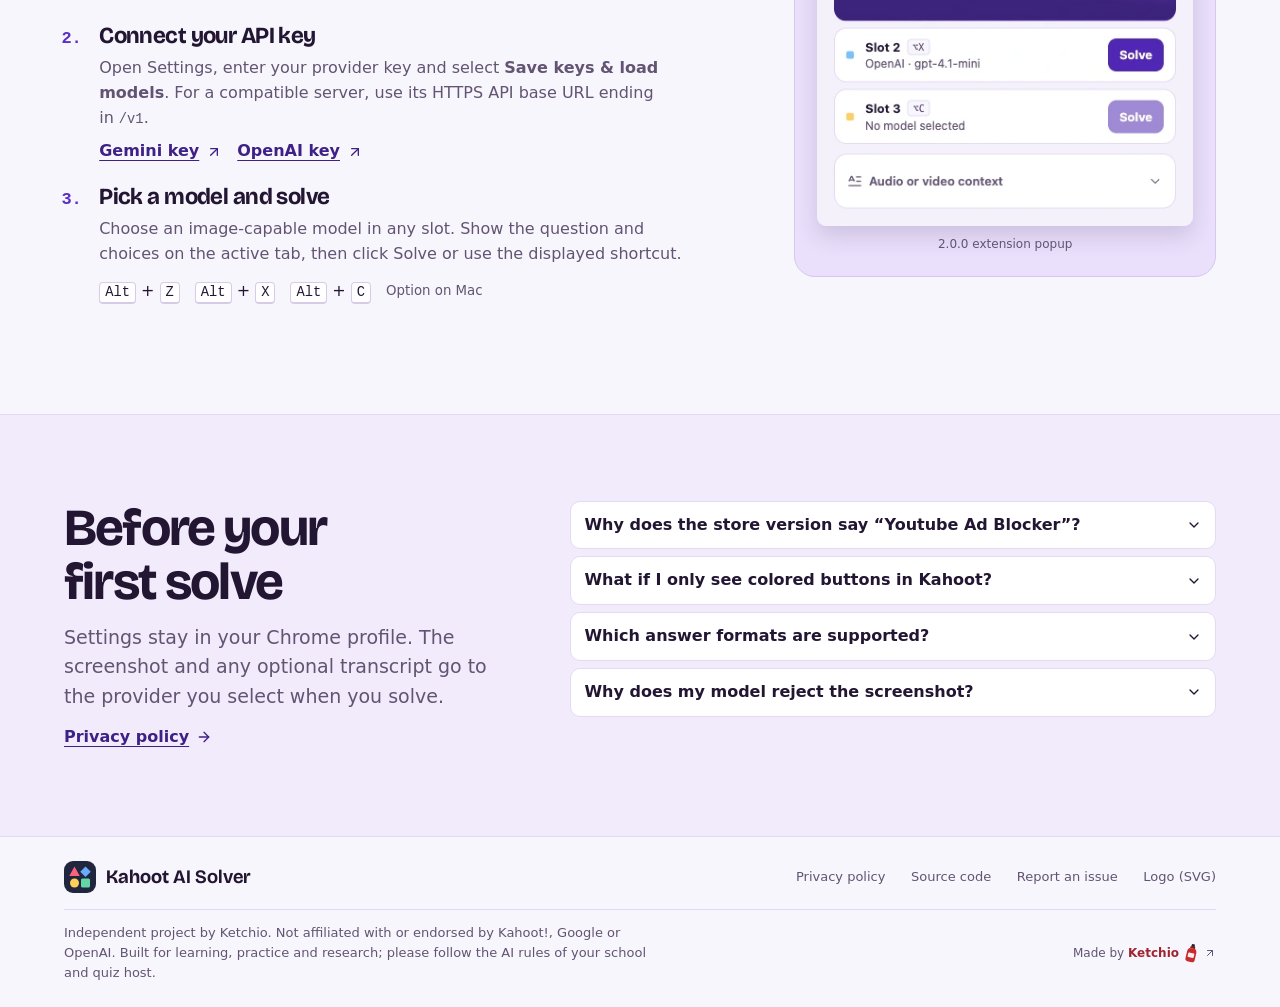
==== commit a16aa2eb: "Redesign Kahoot popup and publishable 2.0.0 site" ====
--- a/docs/index.html
+++ b/docs/index.html
@@ -3,10 +3,10 @@
 <head>
   <meta charset="utf-8">
   <meta name="viewport" content="width=device-width, initial-scale=1">
-  <meta name="theme-color" content="#fbfaf7">
+  <meta name="theme-color" content="#f8f6fd">
   <meta name="description" content="Get an AI answer suggestion without leaving your Kahoot quiz. Connect your own API account, choose a model, and press a shortcut.">
   <meta property="og:type" content="website">
-  <meta property="og:title" content="Kahoot AI Solver — Press a key, get a suggested answer">
+  <meta property="og:title" content="Kahoot AI Solver — AI answer suggestions in Chrome">
   <meta property="og:description" content="Get an AI answer suggestion without leaving your Kahoot quiz. Use your own Gemini, OpenAI or compatible API account.">
   <meta property="og:site_name" content="Kahoot AI Solver by Ketchio">
   <meta name="author" content="Ketchio">
@@ -20,7 +20,7 @@
   <meta name="twitter:image" content="https://ketchio-dev.github.io/Kahoot-AI-Solver/assets/social-card.png">
   <meta name="twitter:image:alt" content="Kahoot AI Solver by Ketchio with a simulated quiz and green answer suggestion. Bring your own API key.">
   <link rel="canonical" href="https://ketchio-dev.github.io/Kahoot-AI-Solver/">
-  <title>Kahoot AI Solver — Press a key, get a suggested answer</title>
+  <title>Kahoot AI Solver — AI answer suggestions in Chrome</title>
   <link rel="icon" type="image/svg+xml" href="assets/logo.svg">
   <link rel="preload" href="assets/fonts/bricolage-grotesque-latin.woff2" as="font" type="font/woff2" crossorigin>
   <link rel="stylesheet" href="site.css">
@@ -32,10 +32,28 @@
     <symbol id="i-dia" viewBox="0 0 24 24"><path d="M12 2 22 12 12 22 2 12z"/></symbol>
     <symbol id="i-cir" viewBox="0 0 24 24"><circle cx="12" cy="12" r="10"/></symbol>
     <symbol id="i-sq" viewBox="0 0 24 24"><rect x="3" y="3" width="18" height="18" rx="2"/></symbol>
-    <symbol id="i-up" viewBox="0 0 16 16"><path d="M4 12 12 4M5.5 4H12v6.5" fill="none" stroke="currentColor" stroke-width="1.7" stroke-linecap="square"/></symbol>
-    <symbol id="i-down" viewBox="0 0 16 16"><path d="M8 3v10M3.5 8.5 8 13l4.5-4.5" fill="none" stroke="currentColor" stroke-width="1.7" stroke-linecap="square"/></symbol>
-    <symbol id="i-right" viewBox="0 0 16 16"><path d="M3 8h10M8.5 3.5 13 8l-4.5 4.5" fill="none" stroke="currentColor" stroke-width="1.7" stroke-linecap="square"/></symbol>
     <symbol id="i-chrome" viewBox="0 0 24 24"><g fill="none" stroke="currentColor" stroke-width="1.8"><circle cx="12" cy="12" r="9.2"/><circle cx="12" cy="12" r="3.6"/><path d="M12 8.4h8.6M9 13.8 4.7 6.3M13.7 15.1 9.3 21"/></g></symbol>
+    <!-- Lucide Static 1.78.0. License: assets/lucide-LICENSE.txt. -->
+    <symbol id="i-up" viewBox="0 0 24 24" fill="none" stroke="currentColor" stroke-width="2" stroke-linecap="round" stroke-linejoin="round"><path d="M7 7h10v10" />
+  <path d="M7 17 17 7" /></symbol>
+    <symbol id="i-down" viewBox="0 0 24 24" fill="none" stroke="currentColor" stroke-width="2" stroke-linecap="round" stroke-linejoin="round"><path d="M12 5v14" />
+  <path d="m19 12-7 7-7-7" /></symbol>
+    <symbol id="i-right" viewBox="0 0 24 24" fill="none" stroke="currentColor" stroke-width="2" stroke-linecap="round" stroke-linejoin="round"><path d="M5 12h14" />
+  <path d="m12 5 7 7-7 7" /></symbol>
+    <symbol id="i-play" viewBox="0 0 24 24" fill="none" stroke="currentColor" stroke-width="2" stroke-linecap="round" stroke-linejoin="round"><path d="M5 5a2 2 0 0 1 3.008-1.728l11.997 6.998a2 2 0 0 1 .003 3.458l-12 7A2 2 0 0 1 5 19z" /></symbol>
+    <symbol id="i-shield" viewBox="0 0 24 24" fill="none" stroke="currentColor" stroke-width="2" stroke-linecap="round" stroke-linejoin="round"><path d="M20 13c0 5-3.5 7.5-7.66 8.95a1 1 0 0 1-.67-.01C7.5 20.5 4 18 4 13V6a1 1 0 0 1 1-1c2 0 4.5-1.2 6.24-2.72a1.17 1.17 0 0 1 1.52 0C14.51 3.81 17 5 19 5a1 1 0 0 1 1 1z" />
+  <path d="m9 12 2 2 4-4" /></symbol>
+    <symbol id="i-key" viewBox="0 0 24 24" fill="none" stroke="currentColor" stroke-width="2" stroke-linecap="round" stroke-linejoin="round"><path d="M2.586 17.414A2 2 0 0 0 2 18.828V21a1 1 0 0 0 1 1h3a1 1 0 0 0 1-1v-1a1 1 0 0 1 1-1h1a1 1 0 0 0 1-1v-1a1 1 0 0 1 1-1h.172a2 2 0 0 0 1.414-.586l.814-.814a6.5 6.5 0 1 0-4-4z" />
+  <circle cx="16.5" cy="7.5" r=".5" fill="currentColor" /></symbol>
+    <symbol id="i-scan" viewBox="0 0 24 24" fill="none" stroke="currentColor" stroke-width="2" stroke-linecap="round" stroke-linejoin="round"><path d="M3 7V5a2 2 0 0 1 2-2h2" />
+  <path d="M17 3h2a2 2 0 0 1 2 2v2" />
+  <path d="M21 17v2a2 2 0 0 1-2 2h-2" />
+  <path d="M7 21H5a2 2 0 0 1-2-2v-2" />
+  <path d="M7 12h10" /></symbol>
+    <symbol id="i-download" viewBox="0 0 24 24" fill="none" stroke="currentColor" stroke-width="2" stroke-linecap="round" stroke-linejoin="round"><path d="M12 15V3" />
+  <path d="M21 15v4a2 2 0 0 1-2 2H5a2 2 0 0 1-2-2v-4" />
+  <path d="m7 10 5 5 5-5" /></symbol>
+    <symbol id="i-chevron" viewBox="0 0 24 24" fill="none" stroke="currentColor" stroke-width="2" stroke-linecap="round" stroke-linejoin="round"><path d="m6 9 6 6 6-6" /></symbol>
   </svg>
 
   <a class="skip-link" href="#main">Skip to content</a>
@@ -49,207 +67,115 @@
       <a class="maker maker-header" href="https://ketchio.com/" target="_blank" rel="noopener noreferrer"><span>by <b>Ketchio</b></span><img class="ketchup" src="assets/ketchup.svg" width="10" height="15" alt=""></a>
     </div>
     <nav aria-label="Main navigation">
-      <a href="#how-it-works">How it works</a>
-      <a href="#models">Models</a>
+      <a href="#demo">Demo</a>
       <a href="#setup">Setup</a>
       <a href="#privacy">Privacy</a>
       <a href="https://github.com/Ketchio-dev/Kahoot-AI-Solver" target="_blank" rel="noopener noreferrer">GitHub <svg class="ico" aria-hidden="true"><use href="#i-up"/></svg></a>
     </nav>
-    <a class="btn btn-red btn-sm" href="https://chromewebstore.google.com/detail/fgpbceoplppnfodmjcengikbefngpjfp" target="_blank" rel="noopener noreferrer">Add to Chrome</a>
+    <a class="btn btn-red btn-sm" href="https://chromewebstore.google.com/detail/fgpbceoplppnfodmjcengikbefngpjfp" target="_blank" rel="noopener noreferrer">Chrome Store</a>
   </header>
 
   <main id="main">
     <section class="hero wrap" aria-labelledby="hero-title">
       <div class="hero-copy">
-        <h1 id="hero-title"><span class="l">Press a key.</span> <span class="l">Get a suggested</span> <span class="l hl">answer.</span></h1>
-        <p class="lede">Send a screenshot of your quiz to the AI model you choose and see its suggestion on the page. Connect your own Gemini, OpenAI or compatible API account.</p>
+        <h1 id="hero-title">Get a second look at <em>your quiz.</em></h1>
+        <p class="lede">Kahoot AI Solver sends the visible question to the model you choose and shows an answer suggestion right on the page.</p>
         <div class="cta-row">
-          <a class="btn btn-red" id="install" href="https://chromewebstore.google.com/detail/fgpbceoplppnfodmjcengikbefngpjfp" target="_blank" rel="noopener noreferrer"><svg class="ico ico-lg" aria-hidden="true"><use href="#i-chrome"/></svg>Add to Chrome</a>
-          <a class="link" href="#how-it-works">How it works <svg class="ico" aria-hidden="true"><use href="#i-down"/></svg></a>
+          <a class="btn btn-red" id="install" href="#setup">Install 2.0.0 <svg class="ico" aria-hidden="true"><use href="#i-right"/></svg></a>
+          <a class="btn btn-secondary" href="#demo"><svg class="ico" aria-hidden="true"><use href="#i-play"/></svg>Try the demo</a>
         </div>
-        <p class="fineprint">Your API key is required. Provider charges may apply; no AI credits are included.</p>
+        <p class="fineprint">Use your own Gemini, OpenAI or compatible API key.</p>
         <p class="release-note"><a href="https://chromewebstore.google.com/detail/fgpbceoplppnfodmjcengikbefngpjfp" target="_blank" rel="noopener noreferrer">v1.4.0 is available on the Chrome Web Store.</a></p>
       </div>
 
-      <div class="stage-field" role="group" aria-labelledby="stage-title">
-        <p class="sr-only" id="stage-title">Preview of how answers are displayed</p>
+      <div class="stage-field" id="demo" role="group" aria-labelledby="stage-title">
+        <div class="stage-head">
+          <strong id="stage-title">Practice preview</strong>
+          <div class="seg" role="group" aria-label="Answer display" hidden>
+            <button type="button" data-mode="normal" aria-pressed="true">Panel</button>
+            <button type="button" data-mode="stealth" aria-pressed="false">Compact</button>
+          </div>
+        </div>
         <div class="stage" id="stage" data-mode="normal">
           <div class="stage-window">
-            <div class="win-bar" aria-hidden="true"><i></i><i></i><i></i><span class="win-url">quiz.example/practice</span></div>
-            <div class="page" aria-hidden="true">
-              <div class="q-head"><span>Question 1 of 5</span><span>Practice quiz</span></div>
-              <div class="q-card">Which planet is called the “Red Planet”?</div>
-              <div class="q-media"><svg viewBox="0 0 58 58" fill="none"><circle cx="29" cy="29" r="17" fill="#e4dff0"/><circle cx="29" cy="29" r="16" stroke="#7d6cc0" stroke-width="1.5"/><ellipse cx="29" cy="29" rx="27" ry="8" transform="rotate(-28 29 29)" stroke="#7d6cc0" stroke-width="1.5"/><circle cx="26" cy="22" r="3" fill="#c9bfe8"/><circle cx="33" cy="34" r="4" fill="#c9bfe8"/></svg></div>
-              <div class="q-answers">
+            <div class="win-bar" aria-hidden="true"><i></i><i></i><i></i><span class="win-label">Knowledge check</span></div>
+            <div class="page">
+              <p class="q-kicker" id="quiz-topic">Astronomy</p>
+              <p class="q-card" id="quiz-question">Which planet is known as the Red Planet?</p>
+              <div class="q-answers" aria-label="Answer choices">
                 <div class="ans ans-red"><svg class="ico" aria-hidden="true"><use href="#i-tri"/></svg><span>Earth</span></div>
                 <div class="ans ans-blue"><svg class="ico" aria-hidden="true"><use href="#i-dia"/></svg><span>Venus</span></div>
                 <div class="ans ans-yellow"><svg class="ico" aria-hidden="true"><use href="#i-cir"/></svg><span>Jupiter</span></div>
                 <div class="ans ans-green"><svg class="ico" aria-hidden="true"><use href="#i-sq"/></svg><span>Mars</span></div>
               </div>
-              <div class="q-foot"><span>Sample player</span></div>
-              <span class="callout">Stealth: a 14 px dot</span>
-              <div class="ovl ovl-normal ovl-green" id="overlay">■ GREEN</div>
+              <div class="answer-area" aria-hidden="true">
+                <div class="ovl" id="overlay" hidden></div>
+              </div>
             </div>
           </div>
         </div>
         <div class="stage-controls" hidden>
-          <button class="run" type="button" id="run"><kbd>Alt</kbd><span class="plus" aria-hidden="true">+</span><kbd>Z</kbd><span class="run-label">Run the preview</span></button>
-          <div class="seg" role="group" aria-label="Display mode">
-            <button type="button" data-mode="normal" aria-pressed="true">Normal</button>
-            <button type="button" data-mode="stealth" aria-pressed="false">Stealth</button>
-          </div>
+          <button class="run" type="button" id="run"><svg class="ico" aria-hidden="true"><use href="#i-scan"/></svg>Run preview</button>
+          <button class="next" type="button" id="next">Next question <svg class="ico" aria-hidden="true"><use href="#i-right"/></svg></button>
         </div>
-        <p class="stage-note" id="stage-note">Simulated display with a sample question. No AI request is made and nothing is captured. In the real extension the panel stays for 15 seconds.</p>
+        <p class="stage-note">Uses sample questions in this page. No capture, API key or AI request.</p>
         <p class="sr-only" id="stage-status" aria-live="polite"></p>
       </div>
     </section>
 
-    <section class="dark" id="how-it-works" aria-labelledby="how-title">
-      <div class="wrap how">
-        <div class="how-intro">
-          <h2 id="how-title">What happens when you press the key</h2>
-          <p class="lede">You start each request. The screenshot goes directly to your selected provider.</p>
-          <div class="local" id="privacy">
-            <h3>Kept on your device</h3>
-            <p>API keys and settings stay in your browser’s local storage (<code>chrome.storage.local</code>), without sync or extra encryption. Screenshots and answer history are not saved.</p>
-            <p>Use an HTTPS address for a compatible server. Plain HTTP sends your key and screenshots unencrypted.</p>
-            <a class="link" href="privacy.html">Read the privacy policy <svg class="ico" aria-hidden="true"><use href="#i-right"/></svg></a>
-          </div>
+    <section class="workflow" id="how-it-works" aria-labelledby="how-title">
+      <div class="wrap">
+        <h2 id="how-title">From question to suggestion</h2>
+        <div class="workflow-grid">
+          <article>
+            <svg class="ico feature-icon" aria-hidden="true"><use href="#i-key"/></svg>
+            <h3>Choose your model</h3>
+            <p>Load models from Gemini, OpenAI or a compatible server. Pick an image-capable model and assign it to a slot.</p>
+          </article>
+          <article>
+            <svg class="ico feature-icon" aria-hidden="true"><use href="#i-scan"/></svg>
+            <h3>Run on a visible question</h3>
+            <p>Open the popup and press Solve, or use the shortcut. The screenshot goes directly to the selected provider.</p>
+          </article>
+          <article>
+            <svg class="ico feature-icon" aria-hidden="true"><use href="#i-shield"/></svg>
+            <h3>Review and answer</h3>
+            <p>Read the suggestion in the corner of the page. You choose and submit the answer yourself.</p>
+          </article>
         </div>
-        <ol class="steps">
-          <li>
-            <h3>You press Alt + Z, X or C</h3>
-            <p>On Mac it is Option. The solve buttons in the popup work too. Each key runs the model you assigned to that slot.</p>
-            <span class="where">In your browser</span>
-          </li>
-          <li>
-            <h3>It captures the visible tab</h3>
-            <p>Only the visible area of the active tab, and only when you trigger it. Anything on screen can be included, not just the question.</p>
-            <span class="where">In your browser</span>
-          </li>
-          <li class="out">
-            <h3>Your provider answers</h3>
-            <p>The screenshot is sent to your selected API using your key. There is no developer-operated backend. Your provider’s fees and data retention rules apply.</p>
-            <span class="where">Leaves your browser</span>
-          </li>
-          <li>
-            <h3>A suggestion appears on the page</h3>
-            <p>Normal shows a panel for 15 seconds; Stealth uses a compact display for 8. Review the suggestion and answer yourself. The extension never clicks or submits.</p>
-            <span class="where">In your browser</span>
-          </li>
-        </ol>
-      </div>
-    </section>
-
-    <section class="models wrap" id="models" aria-labelledby="models-title">
-      <figure class="keyboard">
-        <div class="keys">
-          <kbd class="key key-mod">Alt</kbd>
-          <kbd class="key">Z</kbd>
-          <kbd class="key">X</kbd>
-          <kbd class="key">C</kbd>
-        </div>
-        <div class="slots">
-          <span class="slot-mac">Option on Mac</span>
-          <span class="slot"><svg class="ico slot-red" aria-hidden="true"><use href="#i-tri"/></svg>Slot 1</span>
-          <span class="slot"><svg class="ico slot-blue" aria-hidden="true"><use href="#i-dia"/></svg>Slot 2</span>
-          <span class="slot"><svg class="ico slot-yellow" aria-hidden="true"><use href="#i-cir"/></svg>Slot 3</span>
-        </div>
-        <figcaption>Hold Alt, then press Z, X or C. Each slot runs the model you picked for it.</figcaption>
-      </figure>
-      <div class="models-copy">
-        <h2 id="models-title">Three keys, three models.</h2>
-        <p class="lede">Assign a model to each shortcut from your Gemini, OpenAI or compatible API account. Models load from your provider, and you can refresh the list when new ones become available.</p>
-        <p class="lede">Models that report no image support are left out. Others may still reject an image request, so test your choices on a practice quiz.</p>
-        <a class="link" href="https://github.com/Ketchio-dev/Kahoot-AI-Solver#setup" target="_blank" rel="noopener noreferrer">How to connect a model <svg class="ico" aria-hidden="true"><use href="#i-up"/></svg></a>
-      </div>
-    </section>
-
-    <section class="formats" id="formats" aria-labelledby="formats-title">
-      <div class="wrap">
-        <div class="formats-head">
-          <h2 id="formats-title">Answers beyond the four colors.</h2>
-          <p class="lede">The suggestion is based on the question and options visible in the screenshot. These are sample answers, drawn the way the extension displays them.</p>
-        </div>
-        <ol class="fmt-list">
-          <li class="fmt">
-            <h3>One answer</h3>
-            <p>Single choice and true/false. Normal mode colors the panel to match the answer. Stealth shows a dot.</p>
-            <div class="fmt-demo"><div class="demo-item"><div class="ovl ovl-static ovl-normal ovl-green">■ GREEN</div><span>Normal</span></div><div class="demo-item"><div class="ovl ovl-static ovl-stealth ovl-green">■</div><span>Stealth</span></div></div>
-          </li>
-          <li class="fmt">
-            <h3>Several answers</h3>
-            <p>For questions with more than one correct option.</p>
-            <div class="fmt-demo"><div class="ovl ovl-static ovl-normal">Select all: ▲ ■&#10;red, green</div></div>
-          </li>
-          <li class="fmt">
-            <h3>Typed text</h3>
-            <p>For type-your-answer questions.</p>
-            <div class="fmt-demo"><div class="ovl ovl-static ovl-normal">photosynthesis</div></div>
-          </li>
-          <li class="fmt">
-            <h3>An order</h3>
-            <p>For puzzle questions where you arrange the options.</p>
-            <div class="fmt-demo"><div class="ovl ovl-static ovl-normal">1. Seed&#10;2. Sprout&#10;3. Flower</div></div>
-          </li>
-          <li class="fmt">
-            <h3>A number</h3>
-            <p>For slider questions.</p>
-            <div class="fmt-demo"><div class="ovl ovl-static ovl-normal">42</div></div>
-          </li>
-          <li class="fmt">
-            <h3>Not enough on screen</h3>
-            <p>The model is asked to report when the screenshot does not contain enough information.</p>
-            <div class="fmt-demo"><div class="ovl ovl-static ovl-normal">Cannot determine: Missing information</div></div>
-          </li>
-        </ol>
-        <p class="formats-note">AI suggestions can be wrong, and not every quiz format is supported.</p>
       </div>
     </section>
 
     <section class="setup wrap" id="setup" aria-labelledby="setup-title">
-      <div class="setup-main">
-        <h2 id="setup-title">Set it up once.</h2>
+      <div>
+        <h2 id="setup-title">Set up the extension</h2>
         <ol class="setup-steps">
-          <li>
-            <div><h3>Open AI settings</h3><p>Install the extension, click its icon, then click <b>···</b> in the top-right corner. That opens AI settings in the current store release (v1.4.0).</p></div>
-          </li>
-          <li>
-            <div><h3>Connect your API</h3><p>Enter a Gemini key, an OpenAI key, or both, then click <b>Save Keys &amp; Reload Models</b>. For a compatible server, enter its URL including <code>/v1</code> and approve Chrome’s access prompt.</p>
-              <div class="key-links"><a class="link" href="https://aistudio.google.com/apikey" target="_blank" rel="noopener noreferrer">Get a Gemini key <svg class="ico" aria-hidden="true"><use href="#i-up"/></svg></a><a class="link" href="https://platform.openai.com/api-keys" target="_blank" rel="noopener noreferrer">Get an OpenAI key <svg class="ico" aria-hidden="true"><use href="#i-up"/></svg></a></div></div>
-          </li>
-          <li>
-            <div><h3>Pick a model for each slot</h3><p>Choose models that accept image input. Open a practice quiz, make sure the question and options are visible, and press the shortcut.</p></div>
-          </li>
+          <li><div><h3>Load the 2.0.0 build</h3><p>Download the 2.0.0 ZIP and unzip it. At <code>chrome://extensions/</code>, turn on Developer mode and select <b>Load unpacked</b>. Pick the folder containing <code>manifest.json</code>.</p>
+          <a class="link" href="downloads/kahoot-ai-solver-2.0.0.zip" download><svg class="ico" aria-hidden="true"><use href="#i-download"/></svg>Download 2.0.0 ZIP</a></div></li>
+          <li><div><h3>Connect your API key</h3><p>Open Settings, enter your provider key and select <b>Save keys &amp; load models</b>. For a compatible server, use its HTTPS API base URL ending in <code>/v1</code>.</p>
+          <div class="key-links"><a class="link" href="https://aistudio.google.com/apikey" target="_blank" rel="noopener noreferrer">Gemini key <svg class="ico" aria-hidden="true"><use href="#i-up"/></svg></a><a class="link" href="https://platform.openai.com/api-keys" target="_blank" rel="noopener noreferrer">OpenAI key <svg class="ico" aria-hidden="true"><use href="#i-up"/></svg></a></div></div></li>
+          <li id="models"><div><h3>Pick a model and solve</h3><p>Choose an image-capable model in any slot. Show the question and choices on the active tab, then click Solve or use the displayed shortcut.</p>
+          <div class="key-strip" aria-label="Default shortcuts"><span><kbd>Alt</kbd> + <kbd>Z</kbd></span><span><kbd>Alt</kbd> + <kbd>X</kbd></span><span><kbd>Alt</kbd> + <kbd>C</kbd></span><small>Option on Mac</small></div></div></li>
         </ol>
       </div>
       <figure class="shot">
-        <img src="assets/settings.webp" width="564" height="1238" loading="lazy" alt="The extension’s settings screen with fields for a Gemini key, an OpenAI key and a compatible server URL, an answer display selector, an optional audio/video context field and three model slots.">
-        <figcaption>The extension’s real settings screen, with the API key fields left blank.</figcaption>
+        <img src="assets/popup.webp" width="398" height="418" loading="lazy" alt="The extension’s home screen with a saved model, three shortcut slots and a Solve button.">
+        <figcaption>2.0.0 extension popup</figcaption>
       </figure>
     </section>
 
-    <section class="faq wrap" aria-labelledby="faq-title">
-      <div class="faq-intro">
-        <h2 id="faq-title">Before you install</h2>
-        <a class="link" href="https://github.com/Ketchio-dev/Kahoot-AI-Solver/issues" target="_blank" rel="noopener noreferrer">Questions or bug reports <svg class="ico" aria-hidden="true"><use href="#i-up"/></svg></a>
-      </div>
-      <div class="faq-list">
-        <details><summary>Do I need my own API key?</summary><p>Yes. Connect a Gemini, OpenAI or compatible API account. No keys or AI credits are included; your provider may charge for requests.</p></details>
-        <details><summary>Why does the popup say “Youtube Ad Blocker”?</summary><p>The current store release (v1.4.0) has an old cover screen. Click <b>···</b> to open AI settings; it does not block ads. The v1.4.1 update uses the Kahoot AI Solver name and a Settings button. It has been submitted for review and is not yet published.</p></details>
-        <details><summary>Does it click or submit answers for me?</summary><p>No. You review the suggestion, choose an answer and submit it yourself. Use assistance only where your school or quiz host allows it.</p></details>
-        <details><summary>How do Normal and Stealth differ?</summary><p>Normal shows a readable answer panel for 15 seconds. Stealth uses an 8-second corner indicator: a colored shape for single-choice answers or a compact text box for other formats. Both can appear in screenshots and screen sharing.</p></details>
-        <details><summary>Does it work for audio or video questions?</summary><p>It does not record audio or upload video. Paste a transcript, captions or your own notes into the Audio/video context field in settings, then click a solve button in the popup. The text is sent with the screenshot, is not saved, and is cleared when the popup closes. Keyboard shortcuts send only the screenshot.</p></details>
-        <details><summary>Can I use every model in the list?</summary><p>Not always. A listed model may still reject an image request. Try your choice on a practice quiz. For compatible-server requirements, see the <a href="https://github.com/Ketchio-dev/Kahoot-AI-Solver#setup" target="_blank" rel="noopener noreferrer">setup guide</a>.</p></details>
-      </div>
-    </section>
-
-    <section class="wrap closing-wrap" aria-labelledby="closing-title">
-      <div class="closing">
-        <h2 id="closing-title">Try it on your next practice quiz.</h2>
-        <div class="closing-actions">
-          <a class="btn btn-white" href="https://chromewebstore.google.com/detail/fgpbceoplppnfodmjcengikbefngpjfp" target="_blank" rel="noopener noreferrer"><svg class="ico ico-lg" aria-hidden="true"><use href="#i-chrome"/></svg>Add to Chrome</a>
-          <a class="link link-light" href="https://github.com/Ketchio-dev/Kahoot-AI-Solver" target="_blank" rel="noopener noreferrer">View the source <svg class="ico" aria-hidden="true"><use href="#i-up"/></svg></a>
+    <section class="detail-band" id="privacy" aria-labelledby="faq-title">
+      <div class="wrap detail-grid">
+        <div>
+          <h2 id="faq-title">Before your first solve</h2>
+          <p class="lede">Settings stay in your Chrome profile. The screenshot and any optional transcript go to the provider you select when you solve.</p>
+          <a class="link" href="privacy.html">Privacy policy <svg class="ico" aria-hidden="true"><use href="#i-right"/></svg></a>
+        </div>
+        <div class="faq-list">
+          <details><summary>Why does the store version say “Youtube Ad Blocker”? <svg class="ico" aria-hidden="true"><use href="#i-chevron"/></svg></summary><p>That cover appears in store version 1.4.0. Use the three-dot button to open its AI settings. The 2.0.0 unpacked build opens straight to Kahoot AI Solver.</p></details>
+          <details><summary>What if I only see colored buttons in Kahoot? <svg class="ico" aria-hidden="true"><use href="#i-chevron"/></svg></summary><p>Ask the quiz host to enable questions and answers on participant screens. The extension needs the question text and choices visible on the captured tab.</p></details>
+          <details><summary>Which answer formats are supported? <svg class="ico" aria-hidden="true"><use href="#i-chevron"/></svg></summary><p>Single choice, multiple choice, typed answers, ordered choices and slider values. For an audio or video question, you can include a transcript with the popup's Solve button.</p></details>
+          <details><summary>Why does my model reject the screenshot? <svg class="ico" aria-hidden="true"><use href="#i-chevron"/></svg></summary><p>Model lists may omit image support or API compatibility. Choose a model that accepts images and check the account’s permissions and usage limit.</p></details>
         </div>
       </div>
     </section>
--- a/docs/site.css
+++ b/docs/site.css
@@ -1,313 +1,184 @@
-/* Kahoot AI Solver site. One stylesheet for index.html and privacy.html.
-   Brand: deep red as the accent, a tiny ketchup bottle as the signature, and the
-   four quiz answer colors only where the product itself shows them. */
-
 @font-face {
   font-family: "Bricolage Grotesque";
   src: url("assets/fonts/bricolage-grotesque-latin.woff2") format("woff2");
   font-weight: 500 800;
-  font-style: normal;
   font-display: swap;
 }
 
 :root {
-  --paper: #fbfaf7;
-  --paper-2: #f3f0ea;
-  --ink: #1c2033;
-  --muted: #5b6074;
-  --line: #e2ddd3;
-  --red: #c72b2b;
-  --red-deep: #b42121;
-  --red-dark: #8f1717;
-  --panel: #243047;
-  --k-red: #c0392b;
-  --k-blue: #2980b9;
-  --k-yellow: #f1c40f;
-  --k-green: #27ae60;
-  --display: "Bricolage Grotesque", "Avenir Next", "Segoe UI", system-ui, sans-serif;
-  --body: system-ui, -apple-system, "Segoe UI", Roboto, "Helvetica Neue", Arial, sans-serif;
-  --mono: ui-monospace, SFMono-Regular, Menlo, Consolas, monospace;
-  --gutter: clamp(20px, 4vw, 56px);
-  --wrap: min(1320px, 100% - 2 * var(--gutter));
-  --section: clamp(72px, 9vw, 128px);
+  --page: #f8f6fd;
+  --surface: #fff;
+  --ink: #221633;
+  --muted: #625472;
+  --accent: #5a2fc4;
+  --accent-dark: #3e2187;
+  --line: #e4daf1;
+  --display: "Bricolage Grotesque", system-ui, sans-serif;
+  --body: system-ui, sans-serif;
+  --mono: ui-monospace, Menlo, monospace;
+  --gutter: clamp(18px, 5vw, 68px);
+  --wrap: min(1210px, 100% - 2 * var(--gutter));
 }
 
 *, *::before, *::after { box-sizing: border-box; }
-html { scroll-behavior: smooth; scroll-padding-top: 24px; -webkit-text-size-adjust: 100%; }
-body {
-  margin: 0;
-  background: var(--paper);
-  color: var(--ink);
-  font: 400 16px/1.55 var(--body);
-  -webkit-font-smoothing: antialiased;
-}
+html { scroll-behavior: smooth; scroll-padding-top: 24px; }
+body { margin: 0; background: var(--page); color: var(--ink); font: 16px/1.55 var(--body); }
+[hidden] { display: none !important; }
+a { color: inherit; text-decoration: none; }
+button { color: inherit; font: inherit; cursor: pointer; }
+p, h1, h2, h3, ol, figure { margin: 0; }
 img, svg { display: block; max-width: 100%; }
-a { color: inherit; text-decoration: none; }
-p, h1, h2, h3, ol, ul, dl, figure { margin: 0; }
-ol, ul { padding: 0; list-style: none; }
-button { font: inherit; color: inherit; }
-code { font: .9em var(--mono); }
-:focus-visible { outline: 3px solid var(--ink); outline-offset: 3px; border-radius: 4px; }
-.dark :focus-visible, .stage-field :focus-visible, .closing :focus-visible { outline-color: #fff; }
+h1, h2, h3 { font-family: var(--display); line-height: 1.04; text-wrap: balance; }
+h2 { font-size: clamp(32px, 4.2vw, 52px); font-weight: 720; letter-spacing: -.035em; }
+h3 { font-size: 23px; letter-spacing: -.025em; }
+code, kbd { font-family: var(--mono); font-size: .86em; }
+p { text-wrap: pretty; }
+:focus-visible { outline: 3px solid var(--accent); outline-offset: 3px; border-radius: 5px; }
 
 .wrap { width: var(--wrap); margin-inline: auto; }
-.sprite { position: absolute; width: 0; height: 0; overflow: hidden; }
-.sr-only { position: absolute; width: 1px; height: 1px; margin: -1px; padding: 0; overflow: hidden; clip: rect(0 0 0 0); white-space: nowrap; border: 0; }
-.skip-link { position: fixed; left: 16px; top: 12px; z-index: 50; padding: 12px 18px; background: var(--ink); color: #fff; border-radius: 8px; transform: translateY(-200%); }
+.ico { width: 1em; height: 1em; flex: none; fill: currentColor; }
+.sprite, .sr-only { position: absolute; width: 1px; height: 1px; overflow: hidden; clip-path: inset(50%); white-space: nowrap; }
+.skip-link { position: fixed; z-index: 9; top: 12px; left: 12px; padding: 10px 14px; background: var(--ink); color: #fff; transform: translateY(-200%); }
 .skip-link:focus { transform: none; }
-.ico { width: 1em; height: 1em; fill: currentColor; flex: none; }
-.ico-lg { width: 22px; height: 22px; }
+.lede { color: var(--muted); font-size: clamp(16px, 1.6vw, 19px); line-height: 1.55; }
 
-h1, h2, h3 { font-family: var(--display); text-wrap: balance; }
-h2 { font-size: clamp(32px, 3.6vw, 52px); font-weight: 700; line-height: 1.06; letter-spacing: -.025em; }
-h3 { font-size: 20px; font-weight: 650; line-height: 1.25; letter-spacing: -.01em; }
-p { text-wrap: pretty; }
-.lede { font-size: clamp(17px, 1.4vw, 19px); line-height: 1.55; color: var(--muted); max-width: 31em; }
+.site-header { display: flex; align-items: center; gap: clamp(14px, 3vw, 42px); min-height: 86px; border-bottom: 1px solid var(--line); }
+.brand-lockup { flex: none; }
+.brand { display: inline-flex; align-items: center; gap: 10px; font: 700 19px/1 var(--display); white-space: nowrap; }
+.brand b { font-weight: 650; }
+.maker { display: inline-flex; align-items: center; gap: 6px; color: var(--muted); font-size: 12px; }
+.maker b { color: #a02330; }
+.maker-header { display: flex; width: fit-content; margin: -5px 0 0 46px; }
+.ketchup { transform: rotate(13deg); }
+.site-header nav, .site-footer nav { display: flex; align-items: center; gap: clamp(12px, 2vw, 27px); }
+.site-header nav { margin-left: auto; color: var(--muted); font-weight: 600; font-size: 14px; }
+.site-header nav a { display: inline-flex; align-items: center; gap: 3px; }
+.site-header nav a:hover, .site-footer nav a:hover { color: var(--accent-dark); }
 
-/* Header */
-.site-header { display: flex; align-items: center; gap: 32px; height: 80px; }
-.brand-lockup { display: grid; gap: 4px; flex: none; }
-.brand { display: inline-flex; align-items: center; gap: 10px; font: 650 19px/1 var(--display); letter-spacing: -.01em; white-space: nowrap; }
-.brand b { font-weight: 500; }
-.maker { display: inline-flex; align-items: center; gap: 6px; width: fit-content; min-height: 24px; color: var(--muted); font-size: 13px; line-height: 1.2; white-space: nowrap; }
-.maker b { color: var(--red-deep); font-family: var(--display); font-weight: 700; }
-.maker:hover b { text-decoration: underline; text-underline-offset: 3px; }
-.maker-header { margin-left: 46px; }
-.ketchup { display: inline-block; transform: rotate(16deg); flex: none; }
-.site-header nav { display: flex; align-items: center; gap: 28px; margin-left: auto; font-size: 15px; font-weight: 500; color: var(--muted); }
-.site-header nav a { display: inline-flex; align-items: center; gap: 4px; }
-.site-header nav a:hover, .link:hover { color: var(--red-deep); }
+.btn { display: inline-flex; align-items: center; justify-content: center; gap: 9px; min-height: 52px; padding: 0 19px; border: 1px solid transparent; border-radius: 10px; font-weight: 680; white-space: nowrap; }
+.btn .ico { width: 18px; height: 18px; }
+.btn-red { background: var(--accent); color: white; }
+.btn-red:hover { background: var(--accent-dark); }
+.btn-sm { min-height: 40px; padding: 0 14px; font-size: 13px; }
+.btn-secondary { border-color: var(--line); background: var(--surface); }
+.btn-secondary:hover { border-color: var(--accent); }
+.link { display: inline-flex; align-items: center; gap: 7px; color: var(--accent-dark); font-weight: 680; text-decoration: underline; text-underline-offset: 4px; }
 
-/* Buttons and links */
-.btn { display: inline-flex; align-items: center; justify-content: center; gap: 10px; min-height: 54px; padding: 0 26px; border-radius: 12px; border: 0; font: 600 16px/1 var(--body); cursor: pointer; transition: transform .12s; white-space: nowrap; }
-.btn:hover { transform: translateY(-1px); }
-.btn:active { transform: translateY(1px); }
-.btn-red { background: var(--red); color: #fff; box-shadow: 0 3px 0 var(--red-dark); }
-.btn-red:hover { background: var(--red-deep); }
-.btn-white { background: #fff; color: var(--red-deep); }
-.btn-sm { min-height: 42px; padding: 0 18px; font-size: 14px; border-radius: 10px; box-shadow: 0 2px 0 var(--red-dark); }
-.link { display: inline-flex; align-items: center; gap: 8px; font-weight: 600; text-decoration: underline; text-decoration-thickness: 1.5px; text-underline-offset: 5px; text-decoration-color: color-mix(in srgb, currentColor 35%, transparent); }
-.link:hover { text-decoration-color: currentColor; }
-.link-light:hover { color: #fff; }
+.hero { display: grid; grid-template-columns: minmax(0, 4fr) minmax(0, 5fr); align-items: center; gap: clamp(32px, 6vw, 90px); padding-block: clamp(38px, 6.5vw, 88px); }
+.hero h1 { margin-bottom: 22px; font-size: clamp(47px, 5.7vw, 82px); letter-spacing: -.045em; }
+.hero h1 em { display: block; color: var(--accent); font-style: normal; }
+.hero .lede { max-width: 29em; }
+.cta-row { display: flex; flex-wrap: wrap; gap: 10px; margin: 25px 0 17px; }
+.fineprint, .release-note { color: var(--muted); font-size: 13px; }
+.release-note { margin-top: 5px; }
+.release-note a { text-decoration: underline; text-underline-offset: 3px; }
 
-kbd { display: inline-grid; place-items: center; min-width: 2.1em; height: 2.1em; padding: 0 .55em; border-radius: 6px; background: #fff; color: var(--ink); border: 1px solid #d6d1c6; border-bottom-width: 3px; font: 600 .86em/1 var(--mono); }
+.stage-field { min-width: 0; padding: clamp(14px, 2.2vw, 28px); border-radius: 24px; color: #fff; background: radial-gradient(ellipse at 115% -40%, #7441d3 0, transparent 67%), #24163f; box-shadow: 0 18px 36px #30205e23; }
+.stage-field :focus-visible { outline-color: #eee4ff; }
+.stage-head, .stage-controls { display: flex; align-items: center; flex-wrap: wrap; justify-content: space-between; gap: 8px; }
+.stage-head { margin-bottom: 12px; }
+.stage-head strong { font-family: var(--display); font-size: 18px; letter-spacing: -.02em; }
+.stage-note { margin-top: 10px; color: #dccfee; font-size: 12px; }
+.stage-window { border-radius: 12px; overflow: hidden; background: #f1ebfa; color: var(--ink); }
+.win-bar { display: flex; align-items: center; gap: 5px; padding: 8px 12px; border-bottom: 1px solid #ded5ec; color: var(--muted); background: #fff; }
+.win-bar i { width: 7px; height: 7px; background: #c7b8db; border-radius: 50%; }
+.win-label { margin-left: 6px; font-size: 11px; font-weight: 600; }
+.page { padding: clamp(13px, 2.4vw, 26px); }
+.q-kicker { font-size: 12px; font-weight: 700; color: var(--muted); }
+.q-card { min-height: 2.2em; margin: 8px 0 15px; font: 730 clamp(23px, 3vw, 37px)/1.06 var(--display); letter-spacing: -.032em; text-wrap: balance; }
+.q-answers { display: grid; grid-template-columns: 1fr 1fr; gap: 7px; }
+.ans { display: flex; align-items: center; min-height: 41px; min-width: 0; gap: 8px; padding: 7px 9px; border: 2px solid transparent; border-radius: 7px; font-size: 13px; font-weight: 720; overflow-wrap: anywhere; }
+.ans[data-highlight] { outline: 2px solid #291a46; outline-offset: 1px; }
+.ans-red { background: #ab2947; color: #fff; }
+.ans-blue { background: #205fa5; color: #fff; }
+.ans-yellow { background: #efc455; color: #2b1c11; }
+.ans-green { background: #297144; color: #fff; }
+.answer-area { display: flex; align-items: center; justify-content: flex-end; min-height: 44px; margin-top: 12px; }
+.ovl { padding: 8px 12px; border: 1px solid #4f406a; border-radius: 8px; background: #221633; color: #fff; font-weight: 680; font-size: 13px; }
+.ovl-normal { border-left: 4px solid var(--answer, #b5a5cf); }
+.ovl-stealth { display: grid; width: 16px; height: 16px; padding: 0; place-items: center; border: 0; border-radius: 50%; background: var(--answer); font-size: 9px; }
+.ovl-yellow.ovl-stealth { color: #2b1c11; }
+.ovl-red { --answer: #bc3152; }
+.ovl-blue { --answer: #2c70b9; }
+.ovl-yellow { --answer: #efc455; }
+.ovl-green { --answer: #21874a; }
+.stage-controls { margin-top: 13px; }
+.run, .next, .seg button { padding: 7px 11px; border: 1px solid transparent; border-radius: 7px; font-weight: 650; }
+.run, .next { display: inline-flex; min-height: 40px; align-items: center; gap: 7px; font-size: 14px; }
+.run { background: #f4eaff; color: #351c63; }
+.run:hover { background: #fff; }
+.run:disabled { opacity: .68; cursor: wait; }
+.next { border-color: #9584b2; background: transparent; color: #fff; }
+.next:hover { background: #5b447f; }
+.seg { display: inline-flex; gap: 2px; padding: 3px; border: 1px solid #8373a2; border-radius: 9px; background: #2c1d46; }
+.seg button { min-height: 31px; padding: 4px 9px; background: transparent; color: #e9dcfd; font-size: 12px; }
+.seg button[aria-pressed="true"] { background: #eadefa; color: #2e164f; }
 
-/* Hero */
-.hero { display: grid; grid-template-columns: minmax(0, 5fr) minmax(0, 7fr); gap: clamp(32px, 5vw, 72px); align-items: center; padding-block: clamp(32px, 5vw, 72px) clamp(56px, 7vw, 100px); }
-h1 { font-size: clamp(44px, 4.5vw, 68px); font-weight: 700; line-height: 1.02; letter-spacing: -.03em; margin-bottom: 26px; }
-h1 .l { display: block; }
-h1 .hl { color: var(--red); }
-.hero .lede { margin-bottom: 32px; }
-.cta-row { display: flex; flex-wrap: wrap; align-items: center; gap: 16px 28px; }
-.fineprint { margin-top: 20px; font-size: 14px; color: var(--muted); max-width: 34em; }
-.release-note { margin-top: 8px; font-size: 14px; color: var(--muted); }
-.release-note a { text-decoration: underline; text-underline-offset: 3px; }
-.release-note a:hover { color: var(--red-deep); }
+.workflow { padding-block: clamp(52px, 7vw, 94px); border-block: 1px solid var(--line); background: #fff; }
+.workflow-grid { display: grid; grid-template-columns: repeat(3, minmax(0, 1fr)); gap: clamp(10px, 2vw, 22px); margin-top: 25px; }
+.workflow article { padding: clamp(17px, 3vw, 30px); border: 1px solid var(--line); border-radius: 15px; background: #fbf9ff; }
+.feature-icon { width: 28px; height: 28px; color: var(--accent); margin-bottom: 20px; }
+.workflow p, .setup p { margin-top: 8px; color: var(--muted); }
 
-/* Preview stage */
-.stage-field { background: var(--red); color: #fff; border-radius: 28px; padding: clamp(14px, 2.4vw, 32px); min-width: 0; }
-.stage { container-type: inline-size; }
-.stage-window { background: #fff; border-radius: 14px; overflow: hidden; box-shadow: 0 18px 40px rgba(60, 8, 8, .35); }
-.win-bar { display: flex; align-items: center; gap: 6px; height: 36px; padding: 0 14px; background: #ebe8e2; }
-.win-bar i { width: 9px; height: 9px; border-radius: 50%; background: #c9c4ba; }
-.win-url { margin-left: 12px; flex: 1; max-width: 260px; height: 22px; padding-inline: 12px; border-radius: 11px; background: #fff; color: #6f7487; font: 12px/22px var(--body); overflow: hidden; white-space: nowrap; text-overflow: ellipsis; }
-.page { position: relative; display: grid; gap: clamp(8px, 1.8cqw, 14px); align-content: start; min-height: clamp(310px, 64cqw, 440px); padding: clamp(12px, 3cqw, 22px); background: #efedf3; color: var(--ink); }
-.q-head { display: flex; justify-content: space-between; font: 600 clamp(11px, 1.8cqw, 13px)/1.2 var(--body); color: #5c6075; }
-.q-card { padding: clamp(10px, 2.4cqw, 18px) 16px; border-radius: 6px; background: #fff; text-align: center; font: 700 clamp(16px, 3.4cqw, 26px)/1.2 var(--body); }
-.q-media { display: grid; place-items: center; min-height: clamp(50px, 12cqw, 100px); }
-.q-media svg { width: clamp(40px, 9cqw, 76px); height: auto; }
-.q-answers { display: grid; grid-template-columns: 1fr 1fr; gap: 8px; }
-.ans { display: flex; align-items: center; gap: clamp(8px, 2cqw, 14px); min-height: clamp(44px, 9cqw, 66px); padding: 0 clamp(10px, 2.4cqw, 18px); border-radius: 4px; color: #fff; font: 700 clamp(14px, 2.7cqw, 20px)/1.1 var(--body); }
-.ans .ico { width: clamp(14px, 2.5cqw, 22px); height: clamp(14px, 2.5cqw, 22px); }
-.ans-red { background: var(--k-red); }
-.ans-blue { background: var(--k-blue); }
-.ans-yellow { background: var(--k-yellow); color: var(--ink); }
-.ans-green { background: var(--k-green); color: var(--ink); }
-.q-foot { display: flex; align-items: center; min-height: 52px; font: 600 clamp(11px, 1.8cqw, 13px)/1.2 var(--body); color: #5c6075; }
+.setup { display: grid; grid-template-columns: minmax(0, 6fr) minmax(0, 4fr); align-items: center; gap: clamp(28px, 8vw, 98px); padding-block: clamp(55px, 9vw, 110px); }
+.setup-steps { display: grid; gap: 21px; margin-top: 24px; padding-left: 1.75em; }
+.setup-steps li { padding-left: .45em; }
+.setup-steps li::marker { color: var(--accent); font: 700 17px var(--mono); }
+.setup-steps li .link { margin-top: 9px; }
+.key-links, .key-strip { display: flex; flex-wrap: wrap; gap: 10px 15px; align-items: center; }
+.key-strip { margin-top: 12px; }
+.key-strip kbd { padding: 2px 5px; border: 1px solid #d7cbe8; border-bottom-width: 2px; border-radius: 4px; background: white; }
+.key-strip small { color: var(--muted); }
+.shot { justify-self: center; max-width: 425px; padding: clamp(12px, 2.1vw, 22px); border: 1px solid #d7c7ed; border-radius: 21px; background: #eae0fb; }
+.shot img { width: 100%; height: auto; border-radius: 9px; box-shadow: 0 10px 22px #311e5529; }
+.shot figcaption { margin-top: 9px; text-align: center; color: var(--muted); font-size: 12px; }
 
-/* The extension's real overlay styles, from its own styles.css */
-.ovl { position: absolute; right: 20px; bottom: 20px; z-index: 2; color: #fff; font: 600 18px/1.5 sans-serif; white-space: pre-wrap; overflow-wrap: anywhere; box-shadow: 0 8px 30px rgba(0, 0, 0, .25); }
-.ovl-normal { max-width: min(360px, calc(100% - 40px)); padding: 18px 22px; border-radius: 12px; background: var(--panel); }
-.ovl-stealth { display: flex; align-items: center; justify-content: center; width: 14px; height: 14px; padding: 0; border-radius: 50%; background: rgba(0, 0, 0, .5); font: 8px/1 sans-serif; opacity: .8; box-shadow: none; }
-.ovl-green { background: var(--k-green); }
-.ovl.pending { animation: pending-pulse 1s ease-in-out infinite; }
-.ovl-static { position: static; max-width: 360px; }
-@keyframes pending-pulse { 0%, 100% { opacity: .25; } 50% { opacity: .7; } }
-.callout { position: absolute; right: 44px; bottom: 16px; display: none; font: 600 12px/1.2 var(--mono); color: #5c6075; }
-.callout::after { content: " →"; }
-.stage[data-mode=stealth] .callout { display: block; }
-.stage[data-mode=stealth] .page { min-height: clamp(310px, 64cqw, 440px); }
+.detail-band { padding-block: clamp(45px, 7vw, 86px); border-block: 1px solid var(--line); background: #f2ebfb; }
+.detail-grid { display: grid; grid-template-columns: minmax(0, 4fr) minmax(0, 6fr); gap: clamp(26px, 6vw, 76px); }
+.detail-grid .lede { margin: 14px 0; }
+.faq-list { display: grid; align-content: start; gap: 7px; }
+.faq-list details { padding: 11px 13px; border: 1px solid var(--line); border-radius: 10px; background: white; }
+.faq-list summary { display: flex; align-items: center; justify-content: space-between; gap: 8px; font-weight: 650; list-style: none; cursor: pointer; }
+summary::-webkit-details-marker { display: none; }
+.faq-list details[open] .ico { transform: rotate(180deg); }
+.faq-list p { margin-top: 7px; color: var(--muted); }
 
-.stage-controls { display: flex; flex-wrap: wrap; align-items: center; justify-content: space-between; gap: 12px 20px; margin-top: 18px; }
-.stage-controls[hidden] { display: none; }
-.run { display: inline-flex; align-items: center; gap: 8px; min-height: 48px; padding: 0 18px 0 12px; border: 0; border-radius: 12px; background: #fff; color: var(--ink); font-weight: 600; cursor: pointer; transition: transform .12s; }
-.run:hover { transform: translateY(-1px); }
-.run:active { transform: translateY(1px); }
-.run kbd { background: var(--paper-2); font-size: 13px; }
-.run .plus { color: var(--muted); font-size: 13px; }
-.run-label { margin-left: 8px; font-size: 15px; }
-.seg { display: inline-flex; padding: 3px; border-radius: 11px; background: rgba(0, 0, 0, .22); }
-.seg button { min-height: 42px; padding: 0 18px; border: 0; border-radius: 8px; background: none; font: 600 14px/1 var(--body); cursor: pointer; }
-.seg button[aria-pressed=true] { background: #fff; color: var(--red-deep); }
-.stage-note { margin: 14px 2px 0; font-size: 14px; line-height: 1.5; }
+.site-footer { padding-block: 24px; }
+.footer-top, .footer-bottom { display: flex; justify-content: space-between; align-items: center; gap: 16px; }
+.footer-top { padding-bottom: 16px; border-bottom: 1px solid var(--line); }
+.footer-bottom { padding-top: 13px; }
+.footer-top nav, .legal { font-size: 13px; color: var(--muted); }
+.legal { max-width: 72ch; }
+.policy { width: min(750px, 100% - 2 * var(--gutter)); margin-inline: auto; padding-block: 48px; }
+.policy h1 { font-size: clamp(40px, 6vw, 64px); letter-spacing: -.055em; }
+.policy h2 { margin: 30px 0 9px; font-size: clamp(22px, 3vw, 30px); }
+.policy p, .policy li { margin-top: 10px; }
+.policy .policy-meta { color: var(--muted); }
+.policy a { text-decoration: underline; text-underline-offset: 3px; color: var(--accent-dark); }
 
-/* How it works (dark) */
-.dark { background: var(--ink); color: #f4f2ee; }
-.how { display: grid; grid-template-columns: minmax(0, 4fr) minmax(0, 7fr); gap: clamp(40px, 7vw, 112px); padding-block: var(--section); }
-.how .lede { color: #b9bccb; margin-top: 18px; }
-.local { margin-top: clamp(32px, 4vw, 56px); padding-top: 28px; border-top: 1px solid #3b4260; display: grid; gap: 12px; justify-items: start; }
-.local p { color: #b9bccb; font-size: 15px; max-width: 30em; }
-.local .link { margin-top: 6px; color: #fff; }
-.local .link:hover { color: #ff9d8f; }
-.steps { margin-left: 7px; border-left: 1px solid #3b4260; }
-.steps li { position: relative; padding: 0 0 clamp(32px, 4vw, 48px) clamp(28px, 3.4vw, 44px); }
-.steps li:last-child { padding-bottom: 0; }
-.steps li::before { content: ""; position: absolute; left: -8px; top: 5px; width: 15px; height: 15px; border-radius: 50%; background: var(--ink); border: 3px solid #8089ad; }
-.steps li.out::before { background: #ff8a7a; border-color: #ff8a7a; }
-.steps h3 { font-size: clamp(21px, 2vw, 28px); margin-bottom: 10px; }
-.steps p { color: #b9bccb; max-width: 38em; margin-bottom: 14px; }
-.where { display: inline-flex; align-items: center; gap: 8px; font: 600 13px/1 var(--body); letter-spacing: .03em; text-transform: uppercase; color: #9fe3c0; }
-.out .where { color: #ff9d8f; }
-
-/* Models */
-.models { display: grid; grid-template-columns: minmax(0, 6fr) minmax(0, 5fr); gap: clamp(40px, 7vw, 112px); align-items: center; padding-block: var(--section); }
-.keyboard { background: var(--paper-2); border-radius: 28px; padding: clamp(20px, 4vw, 56px); }
-.keys, .slots { display: grid; grid-template-columns: 1.45fr 1fr 1fr 1fr; gap: clamp(8px, 1.5vw, 18px); }
-.key { min-width: 0; height: auto; aspect-ratio: 1; border-radius: clamp(10px, 1.6vw, 18px); border-width: 1px 1px 8px; border-color: #d9d3c7; background: #fff; font: 700 clamp(22px, 3.6vw, 46px)/1 var(--display); }
-.key-mod { aspect-ratio: 1.45; font-size: clamp(18px, 2.6vw, 34px); color: var(--muted); }
-.slots { margin-top: 18px; }
-.slot, .slot-mac { display: inline-flex; align-items: center; justify-content: center; gap: 8px; font: 600 14px/1.2 var(--body); color: var(--ink); }
-.slot-mac { color: var(--muted); font-weight: 500; }
-.slot .ico { width: 14px; height: 14px; }
-.slot-red { color: var(--k-red); }
-.slot-blue { color: var(--k-blue); }
-.slot-yellow { color: #d4a900; }
-.keyboard figcaption { margin-top: 28px; padding-top: 20px; border-top: 1px solid #ddd7ca; color: var(--muted); font-size: 15px; }
-.models-copy { display: grid; gap: 18px; justify-items: start; }
-.models-copy h2 { margin-bottom: 2px; }
-
-/* Formats */
-.formats { background: var(--paper-2); padding-block: var(--section); }
-.formats-head { display: grid; grid-template-columns: minmax(0, 6fr) minmax(0, 5fr); gap: clamp(24px, 6vw, 112px); align-items: end; margin-bottom: clamp(32px, 4vw, 56px); }
-.fmt-list { border-bottom: 1px solid #d9d3c7; }
-.fmt { display: grid; grid-template-columns: minmax(0, 3fr) minmax(0, 4fr) minmax(0, 5fr); gap: clamp(16px, 3vw, 48px); align-items: center; padding-block: 22px; border-top: 1px solid #d9d3c7; }
-.fmt h3 { font-size: clamp(20px, 1.8vw, 24px); }
-.fmt p { color: var(--muted); max-width: 26em; font-size: 15px; }
-.fmt-demo { display: flex; flex-wrap: wrap; align-items: flex-end; justify-content: flex-end; gap: 20px; min-height: 108px; padding: 20px; border-radius: 14px; background: #e8e3d9; }
-.demo-item { display: grid; gap: 10px; justify-items: end; }
-.demo-item > span { font: 600 12px/1 var(--mono); color: var(--muted); }
-.formats-note { margin-top: 24px; font-size: 14px; color: var(--muted); }
-
-/* Setup */
-.setup { display: grid; grid-template-columns: minmax(0, 6fr) minmax(0, 5fr); gap: clamp(40px, 7vw, 112px); align-items: start; padding-block: var(--section); }
-.setup-steps { counter-reset: step; margin-top: clamp(28px, 3vw, 44px); }
-.setup-steps li { counter-increment: step; display: grid; grid-template-columns: 52px minmax(0, 1fr); gap: 0 12px; padding-block: 26px; border-top: 1px solid var(--line); }
-.setup-steps li::before { content: counter(step); font: 700 34px/1 var(--display); color: var(--red-deep); }
-.setup-steps h3 { margin-bottom: 8px; }
-.setup-steps p { color: var(--muted); max-width: 36em; }
-.setup-steps b { color: var(--ink); font-weight: 650; }
-.key-links { display: flex; flex-wrap: wrap; gap: 8px 28px; margin-top: 14px; font-size: 15px; }
-.shot { display: grid; justify-items: center; gap: 18px; padding: clamp(20px, 3vw, 36px); border-radius: 24px; background: var(--paper-2); }
-.shot img { width: min(100%, 310px); height: auto; border-radius: 12px; border: 1px solid var(--line); box-shadow: 0 16px 36px rgba(28, 32, 51, .12); }
-.shot figcaption { font-size: 14px; color: var(--muted); text-align: center; }
-
-/* FAQ */
-.faq { display: grid; grid-template-columns: minmax(0, 4fr) minmax(0, 7fr); gap: clamp(32px, 7vw, 112px); padding-block: 0 var(--section); }
-.faq-intro { display: grid; gap: 20px; align-content: start; justify-items: start; }
-.faq-list { border-top: 1px solid var(--line); }
-details { border-bottom: 1px solid var(--line); }
-summary { position: relative; display: block; padding: 24px 48px 24px 0; font: 600 18px/1.35 var(--body); cursor: pointer; list-style: none; }
-summary::-webkit-details-marker { display: none; }
-summary::before, summary::after { content: ""; position: absolute; right: 6px; top: 50%; width: 16px; height: 2px; margin-top: -1px; background: var(--red-deep); }
-summary::after { transform: rotate(90deg); }
-details[open] summary::after { transform: none; }
-details p { padding: 0 48px 26px 0; color: var(--muted); max-width: 40em; }
-details p code { color: var(--ink); }
-
-/* Closing and footer */
-.closing-wrap { padding-bottom: clamp(56px, 7vw, 96px); }
-.closing { display: flex; flex-wrap: wrap; align-items: center; justify-content: space-between; gap: 28px 48px; padding: clamp(32px, 5vw, 68px); border-radius: 28px; background: var(--red); color: #fff; }
-.closing h2 { max-width: 12em; }
-.closing-actions { display: flex; flex-wrap: wrap; align-items: center; gap: 16px 28px; }
-.site-footer { display: grid; gap: 22px; padding-block: 36px 52px; border-top: 1px solid var(--line); }
-.footer-top { display: flex; flex-wrap: wrap; align-items: center; justify-content: space-between; gap: 18px 32px; }
-.site-footer nav { display: flex; flex-wrap: wrap; gap: 10px 28px; font-size: 14px; color: var(--muted); }
-.site-footer nav a:hover { color: var(--red-deep); }
-.footer-bottom { display: flex; align-items: center; justify-content: space-between; flex-wrap: wrap; gap: 24px 48px; }
-.legal { max-width: 52em; font-size: 14px; color: var(--muted); }
-.maker-footer { font-size: 14px; gap: 8px; }
-.maker-footer b { font-size: 21px; letter-spacing: -.025em; }
-.maker-footer .ico { color: var(--red-deep); }
-
-/* Privacy page */
-.policy { max-width: 780px; padding-block: clamp(40px, 6vw, 80px) clamp(64px, 8vw, 112px); margin-inline: auto; overflow-wrap: anywhere; }
-.policy h1 { font-size: clamp(34px, 4vw, 52px); margin-bottom: 18px; }
-.policy h2 { font-size: clamp(22px, 2.2vw, 28px); line-height: 1.2; margin: 44px 0 14px; letter-spacing: -.015em; }
-.policy p, .policy li { font-size: 16px; line-height: 1.7; color: #3f455b; }
-.policy p + p { margin-top: 14px; }
-.policy .policy-meta { font-size: 14px; color: var(--muted); margin-bottom: 22px; }
-.policy ul { padding-left: 22px; list-style: disc; }
-.policy li { margin-bottom: 12px; padding-left: 4px; }
-.policy li::marker { color: var(--red-deep); }
-.policy a:not(.btn) { color: var(--red-deep); text-decoration: underline; text-underline-offset: 3px; }
-.policy b, .policy strong { color: var(--ink); }
-
-/* Layout changes */
-@media (max-width: 1100px) {
-  .site-header nav { gap: 20px; }
-  .hero { grid-template-columns: 1fr; gap: 44px; }
-  .hero-copy { max-width: 640px; }
-  h1 { font-size: clamp(46px, 7.4vw, 72px); }
-  .stage-field { max-width: 820px; }
+@media (max-width: 900px) {
+  .site-header nav a:last-child { display: none; }
+  .hero { gap: 24px; }
+  .site-footer nav { flex-wrap: wrap; }
 }
-@media (max-width: 900px) {
-  .site-header nav a:not(:last-child) { display: none; }
-  .site-header nav { margin-left: auto; }
-  .how, .models, .setup, .faq, .formats-head { grid-template-columns: 1fr; }
-  .models .keyboard { order: 2; }
-  .fmt { grid-template-columns: 1fr; gap: 10px; }
-  .fmt .ovl, .demo-item { justify-self: start; }
-  .fmt-demo { margin-top: 6px; }
-  .fmt-demo { justify-content: flex-start; }
-  .shot { max-width: 460px; }
+@media (max-width: 700px) {
+  .site-header { flex-wrap: wrap; gap: 8px 14px; padding-block: 12px; min-height: 0; }
+  .site-header .btn { margin-left: auto; }
+  .site-header nav { order: 3; width: 100%; margin-left: 0; justify-content: space-between; }
+  .site-header nav a:last-child { display: inline-flex; }
+  .hero, .setup, .detail-grid { grid-template-columns: 1fr; }
+  .hero h1 { max-width: 11ch; }
+  .workflow-grid { grid-template-columns: 1fr; }
+  .workflow article { padding: 17px; }
+  .feature-icon { width: 23px; height: 23px; margin-bottom: 10px; }
+  .footer-top, .footer-bottom { align-items: flex-start; flex-direction: column; }
 }
-@media (max-width: 600px) {
-  .site-header { gap: 14px; height: 84px; }
-  .site-header nav { display: none; }
-  .site-header .btn-sm { margin-left: auto; }
-  .brand { font-size: 17px; }
-  .btn { min-height: 52px; padding-inline: 22px; }
-  .cta-row { gap: 14px 22px; }
-  .stage-field { border-radius: 20px; }
-  .page .ovl { right: 12px; bottom: 12px; font-size: 15px; }
-  .page .ovl-normal { padding: 14px 16px; max-width: calc(100% - 24px); }
-  .page .ovl-stealth { width: 14px; height: 14px; padding: 0; font-size: 8px; }
-  .q-foot { min-height: 46px; }
-  .callout { right: 36px; bottom: 10px; }
-  .stage-controls { gap: 12px; }
-  .run, .seg { width: 100%; }
-  .run { justify-content: center; }
-  .seg button { flex: 1; }
-  .fmt-demo { padding: 14px; min-height: 0; }
-  .setup-steps li { grid-template-columns: 40px minmax(0, 1fr); }
-  .setup-steps li::before { font-size: 28px; }
-  summary { font-size: 17px; padding-block: 20px; }
-  .closing { border-radius: 20px; }
-}
-@media (max-width: 420px) {
-  .brand { font-size: 16px; gap: 8px; }
-  .maker-header { margin-left: 44px; }
-  .site-header .btn-sm { padding: 0 14px; }
-  h1 { font-size: 40px; }
-}
-@media (max-width: 360px) {
-  .site-header { gap: 8px; }
-  .site-header .brand { font-size: 15px; }
-  .site-header .brand img { width: 32px; height: 32px; }
-  .maker-header { margin-left: 40px; }
-  .site-header .btn-sm { font-size: 13px; padding-inline: 10px; }
+@media (max-width: 365px) {
+  .hero h1 { font-size: 46px; }
+  .brand { font-size: 16px; gap: 6px; }
+  .site-header .btn { padding-inline: 8px; }
+  .site-header nav { gap: 8px; }
 }
 @media (prefers-reduced-motion: reduce) {
   html { scroll-behavior: auto; }
-  *, *::before, *::after { transition: none !important; animation: none !important; }
 }
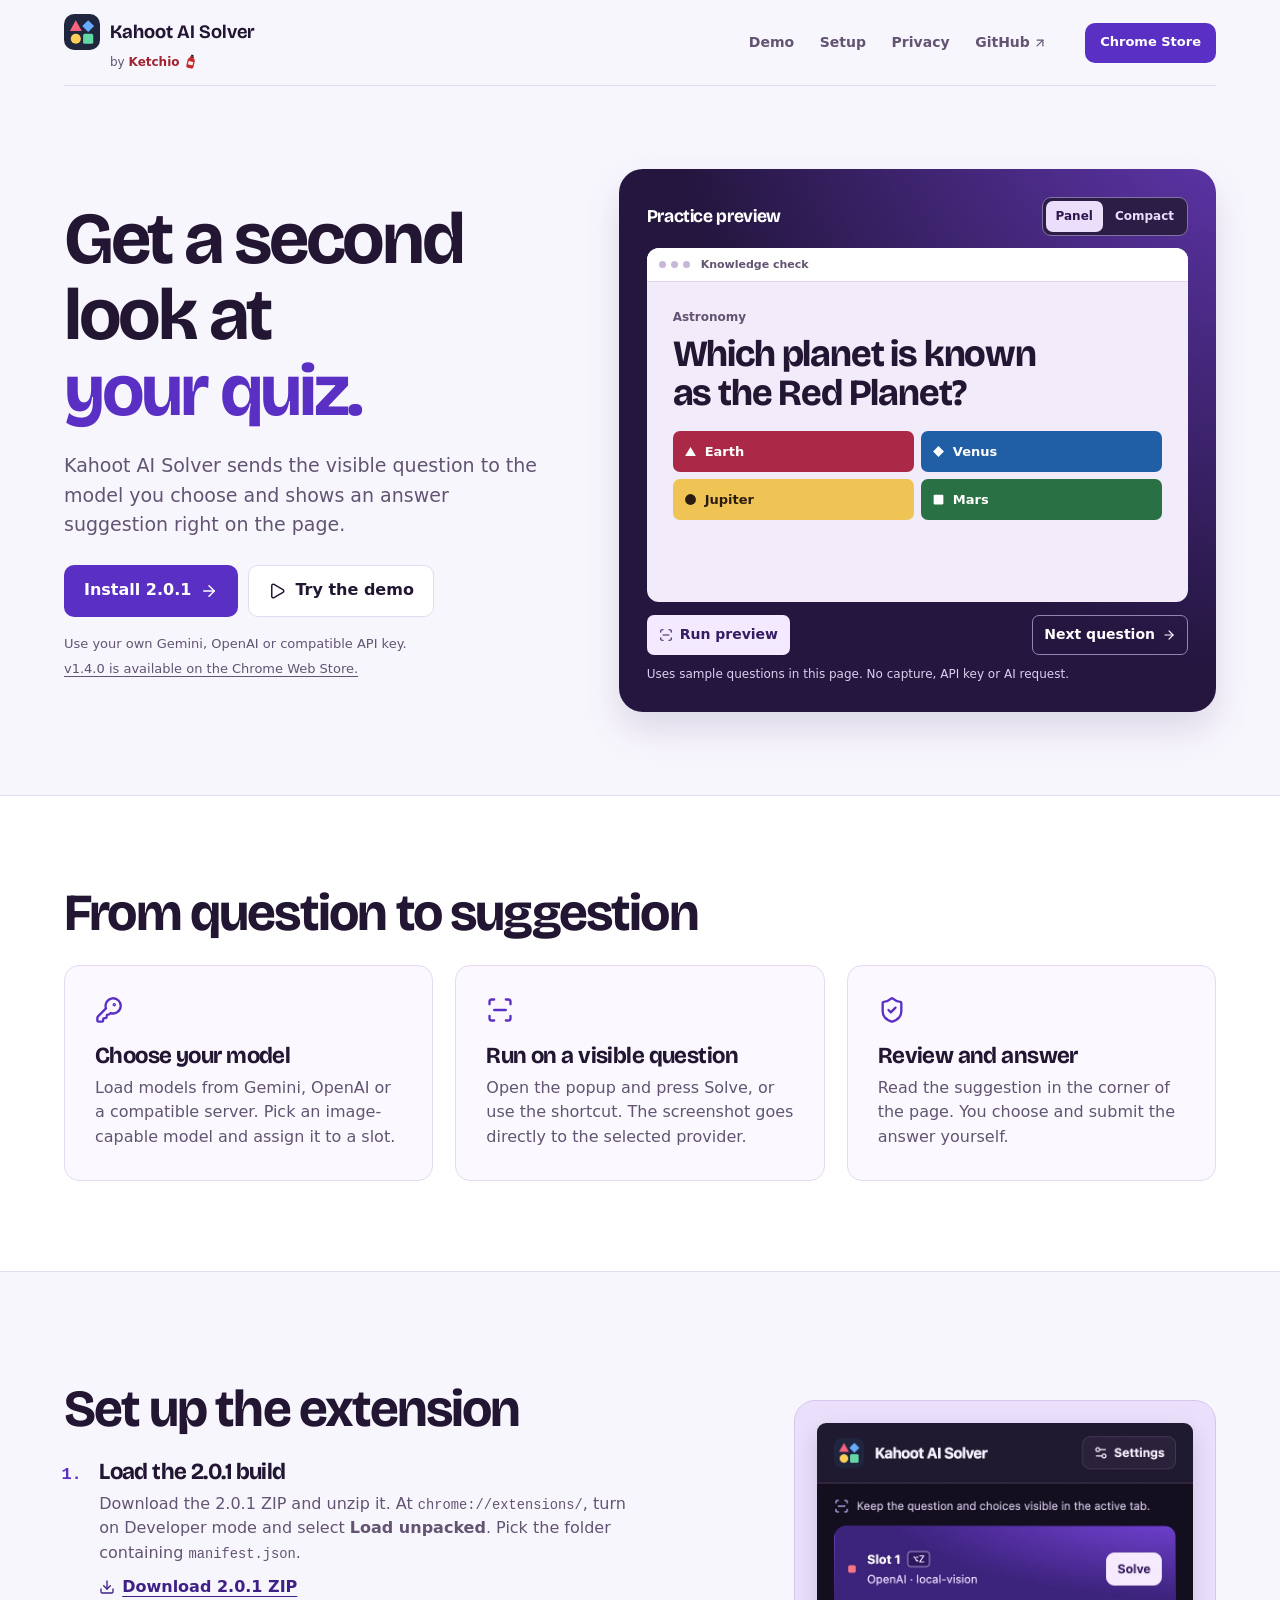
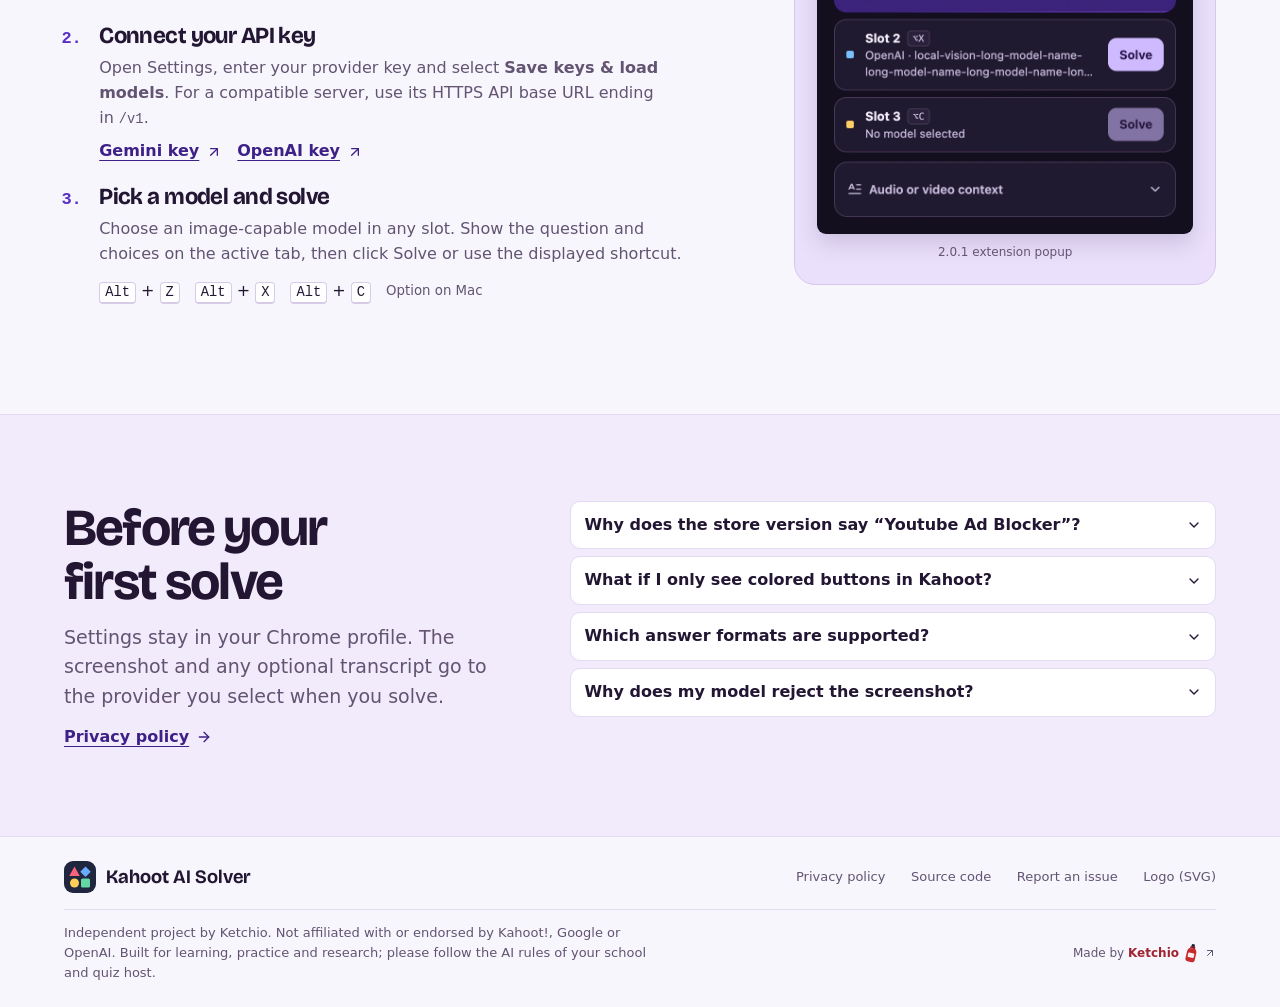
==== commit e0199778: "Fix Chrome toolbar popup sizing in 2.0.1" ====
--- a/docs/index.html
+++ b/docs/index.html
@@ -81,7 +81,7 @@
         <h1 id="hero-title">Get a second look at <em>your quiz.</em></h1>
         <p class="lede">Kahoot AI Solver sends the visible question to the model you choose and shows an answer suggestion right on the page.</p>
         <div class="cta-row">
-          <a class="btn btn-red" id="install" href="#setup">Install 2.0.0 <svg class="ico" aria-hidden="true"><use href="#i-right"/></svg></a>
+          <a class="btn btn-red" id="install" href="#setup">Install 2.0.1 <svg class="ico" aria-hidden="true"><use href="#i-right"/></svg></a>
           <a class="btn btn-secondary" href="#demo"><svg class="ico" aria-hidden="true"><use href="#i-play"/></svg>Try the demo</a>
         </div>
         <p class="fineprint">Use your own Gemini, OpenAI or compatible API key.</p>
@@ -150,8 +150,8 @@
       <div>
         <h2 id="setup-title">Set up the extension</h2>
         <ol class="setup-steps">
-          <li><div><h3>Load the 2.0.0 build</h3><p>Download the 2.0.0 ZIP and unzip it. At <code>chrome://extensions/</code>, turn on Developer mode and select <b>Load unpacked</b>. Pick the folder containing <code>manifest.json</code>.</p>
-          <a class="link" href="downloads/kahoot-ai-solver-2.0.0.zip" download><svg class="ico" aria-hidden="true"><use href="#i-download"/></svg>Download 2.0.0 ZIP</a></div></li>
+          <li><div><h3>Load the 2.0.1 build</h3><p>Download the 2.0.1 ZIP and unzip it. At <code>chrome://extensions/</code>, turn on Developer mode and select <b>Load unpacked</b>. Pick the folder containing <code>manifest.json</code>.</p>
+          <a class="link" href="downloads/kahoot-ai-solver-2.0.1.zip" download><svg class="ico" aria-hidden="true"><use href="#i-download"/></svg>Download 2.0.1 ZIP</a></div></li>
           <li><div><h3>Connect your API key</h3><p>Open Settings, enter your provider key and select <b>Save keys &amp; load models</b>. For a compatible server, use its HTTPS API base URL ending in <code>/v1</code>.</p>
           <div class="key-links"><a class="link" href="https://aistudio.google.com/apikey" target="_blank" rel="noopener noreferrer">Gemini key <svg class="ico" aria-hidden="true"><use href="#i-up"/></svg></a><a class="link" href="https://platform.openai.com/api-keys" target="_blank" rel="noopener noreferrer">OpenAI key <svg class="ico" aria-hidden="true"><use href="#i-up"/></svg></a></div></div></li>
           <li id="models"><div><h3>Pick a model and solve</h3><p>Choose an image-capable model in any slot. Show the question and choices on the active tab, then click Solve or use the displayed shortcut.</p>
@@ -159,8 +159,8 @@
         </ol>
       </div>
       <figure class="shot">
-        <img src="assets/popup.webp" width="398" height="418" loading="lazy" alt="The extension’s home screen with a saved model, three shortcut slots and a Solve button.">
-        <figcaption>2.0.0 extension popup</figcaption>
+        <img src="assets/popup.webp" width="398" height="435" loading="lazy" alt="The extension’s home screen with three shortcut slots, saved model names and Solve buttons.">
+        <figcaption>2.0.1 extension popup</figcaption>
       </figure>
     </section>
 
@@ -172,7 +172,7 @@
           <a class="link" href="privacy.html">Privacy policy <svg class="ico" aria-hidden="true"><use href="#i-right"/></svg></a>
         </div>
         <div class="faq-list">
-          <details><summary>Why does the store version say “Youtube Ad Blocker”? <svg class="ico" aria-hidden="true"><use href="#i-chevron"/></svg></summary><p>That cover appears in store version 1.4.0. Use the three-dot button to open its AI settings. The 2.0.0 unpacked build opens straight to Kahoot AI Solver.</p></details>
+          <details><summary>Why does the store version say “Youtube Ad Blocker”? <svg class="ico" aria-hidden="true"><use href="#i-chevron"/></svg></summary><p>That cover appears in store version 1.4.0. Use the three-dot button to open its AI settings. The 2.0.1 unpacked build opens straight to Kahoot AI Solver.</p></details>
           <details><summary>What if I only see colored buttons in Kahoot? <svg class="ico" aria-hidden="true"><use href="#i-chevron"/></svg></summary><p>Ask the quiz host to enable questions and answers on participant screens. The extension needs the question text and choices visible on the captured tab.</p></details>
           <details><summary>Which answer formats are supported? <svg class="ico" aria-hidden="true"><use href="#i-chevron"/></svg></summary><p>Single choice, multiple choice, typed answers, ordered choices and slider values. For an audio or video question, you can include a transcript with the popup's Solve button.</p></details>
           <details><summary>Why does my model reject the screenshot? <svg class="ico" aria-hidden="true"><use href="#i-chevron"/></svg></summary><p>Model lists may omit image support or API compatibility. Choose a model that accepts images and check the account’s permissions and usage limit.</p></details>
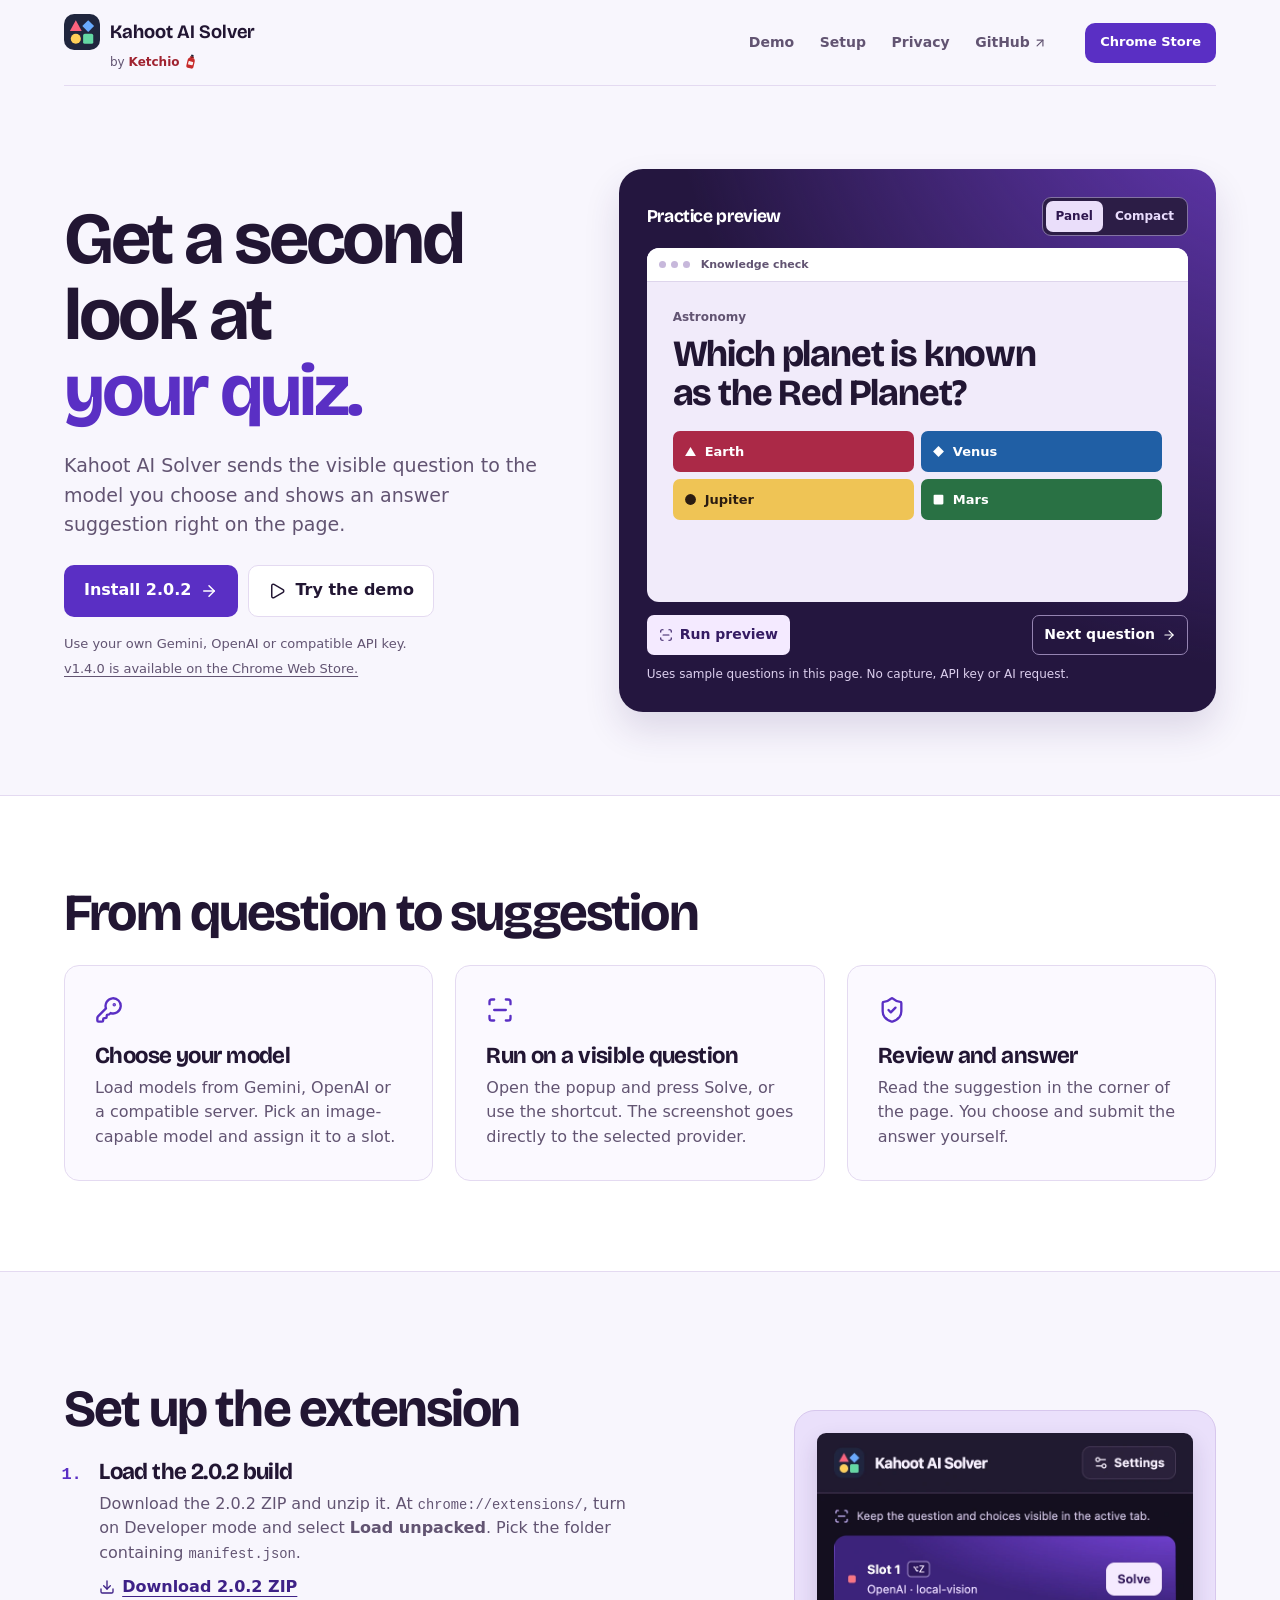
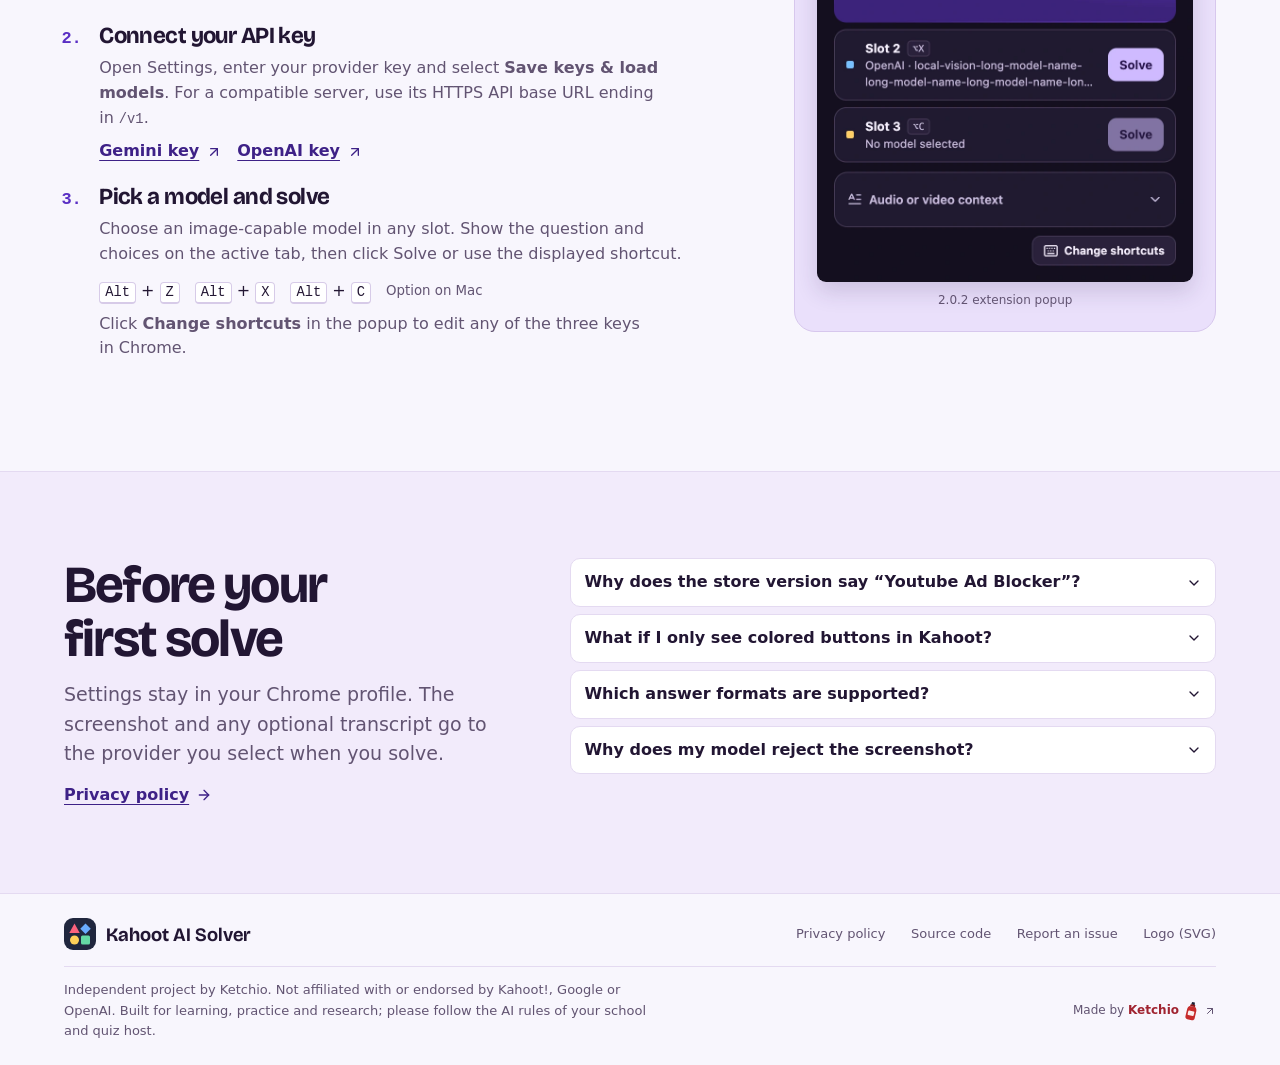
==== commit 88fff786: "Open Chrome keyboard shortcut settings from the popup" ====
--- a/docs/index.html
+++ b/docs/index.html
@@ -81,7 +81,7 @@
         <h1 id="hero-title">Get a second look at <em>your quiz.</em></h1>
         <p class="lede">Kahoot AI Solver sends the visible question to the model you choose and shows an answer suggestion right on the page.</p>
         <div class="cta-row">
-          <a class="btn btn-red" id="install" href="#setup">Install 2.0.1 <svg class="ico" aria-hidden="true"><use href="#i-right"/></svg></a>
+          <a class="btn btn-red" id="install" href="#setup">Install 2.0.2 <svg class="ico" aria-hidden="true"><use href="#i-right"/></svg></a>
           <a class="btn btn-secondary" href="#demo"><svg class="ico" aria-hidden="true"><use href="#i-play"/></svg>Try the demo</a>
         </div>
         <p class="fineprint">Use your own Gemini, OpenAI or compatible API key.</p>
@@ -150,17 +150,17 @@
       <div>
         <h2 id="setup-title">Set up the extension</h2>
         <ol class="setup-steps">
-          <li><div><h3>Load the 2.0.1 build</h3><p>Download the 2.0.1 ZIP and unzip it. At <code>chrome://extensions/</code>, turn on Developer mode and select <b>Load unpacked</b>. Pick the folder containing <code>manifest.json</code>.</p>
-          <a class="link" href="downloads/kahoot-ai-solver-2.0.1.zip" download><svg class="ico" aria-hidden="true"><use href="#i-download"/></svg>Download 2.0.1 ZIP</a></div></li>
+          <li><div><h3>Load the 2.0.2 build</h3><p>Download the 2.0.2 ZIP and unzip it. At <code>chrome://extensions/</code>, turn on Developer mode and select <b>Load unpacked</b>. Pick the folder containing <code>manifest.json</code>.</p>
+          <a class="link" href="downloads/kahoot-ai-solver-2.0.2.zip" download><svg class="ico" aria-hidden="true"><use href="#i-download"/></svg>Download 2.0.2 ZIP</a></div></li>
           <li><div><h3>Connect your API key</h3><p>Open Settings, enter your provider key and select <b>Save keys &amp; load models</b>. For a compatible server, use its HTTPS API base URL ending in <code>/v1</code>.</p>
           <div class="key-links"><a class="link" href="https://aistudio.google.com/apikey" target="_blank" rel="noopener noreferrer">Gemini key <svg class="ico" aria-hidden="true"><use href="#i-up"/></svg></a><a class="link" href="https://platform.openai.com/api-keys" target="_blank" rel="noopener noreferrer">OpenAI key <svg class="ico" aria-hidden="true"><use href="#i-up"/></svg></a></div></div></li>
           <li id="models"><div><h3>Pick a model and solve</h3><p>Choose an image-capable model in any slot. Show the question and choices on the active tab, then click Solve or use the displayed shortcut.</p>
-          <div class="key-strip" aria-label="Default shortcuts"><span><kbd>Alt</kbd> + <kbd>Z</kbd></span><span><kbd>Alt</kbd> + <kbd>X</kbd></span><span><kbd>Alt</kbd> + <kbd>C</kbd></span><small>Option on Mac</small></div></div></li>
+          <div class="key-strip" aria-label="Default shortcuts"><span><kbd>Alt</kbd> + <kbd>Z</kbd></span><span><kbd>Alt</kbd> + <kbd>X</kbd></span><span><kbd>Alt</kbd> + <kbd>C</kbd></span><small>Option on Mac</small></div><p>Click <b>Change shortcuts</b> in the popup to edit any of the three keys in Chrome.</p></div></li>
         </ol>
       </div>
       <figure class="shot">
-        <img src="assets/popup.webp" width="398" height="435" loading="lazy" alt="The extension’s home screen with three shortcut slots, saved model names and Solve buttons.">
-        <figcaption>2.0.1 extension popup</figcaption>
+        <img src="assets/popup.webp" width="398" height="475" loading="lazy" alt="The extension’s home screen with three shortcut slots, saved model names and Solve buttons.">
+        <figcaption>2.0.2 extension popup</figcaption>
       </figure>
     </section>
 
@@ -172,7 +172,7 @@
           <a class="link" href="privacy.html">Privacy policy <svg class="ico" aria-hidden="true"><use href="#i-right"/></svg></a>
         </div>
         <div class="faq-list">
-          <details><summary>Why does the store version say “Youtube Ad Blocker”? <svg class="ico" aria-hidden="true"><use href="#i-chevron"/></svg></summary><p>That cover appears in store version 1.4.0. Use the three-dot button to open its AI settings. The 2.0.1 unpacked build opens straight to Kahoot AI Solver.</p></details>
+          <details><summary>Why does the store version say “Youtube Ad Blocker”? <svg class="ico" aria-hidden="true"><use href="#i-chevron"/></svg></summary><p>That cover appears in store version 1.4.0. Use the three-dot button to open its AI settings. The 2.0.2 unpacked build opens straight to Kahoot AI Solver.</p></details>
           <details><summary>What if I only see colored buttons in Kahoot? <svg class="ico" aria-hidden="true"><use href="#i-chevron"/></svg></summary><p>Ask the quiz host to enable questions and answers on participant screens. The extension needs the question text and choices visible on the captured tab.</p></details>
           <details><summary>Which answer formats are supported? <svg class="ico" aria-hidden="true"><use href="#i-chevron"/></svg></summary><p>Single choice, multiple choice, typed answers, ordered choices and slider values. For an audio or video question, you can include a transcript with the popup's Solve button.</p></details>
           <details><summary>Why does my model reject the screenshot? <svg class="ico" aria-hidden="true"><use href="#i-chevron"/></svg></summary><p>Model lists may omit image support or API compatibility. Choose a model that accepts images and check the account’s permissions and usage limit.</p></details>
